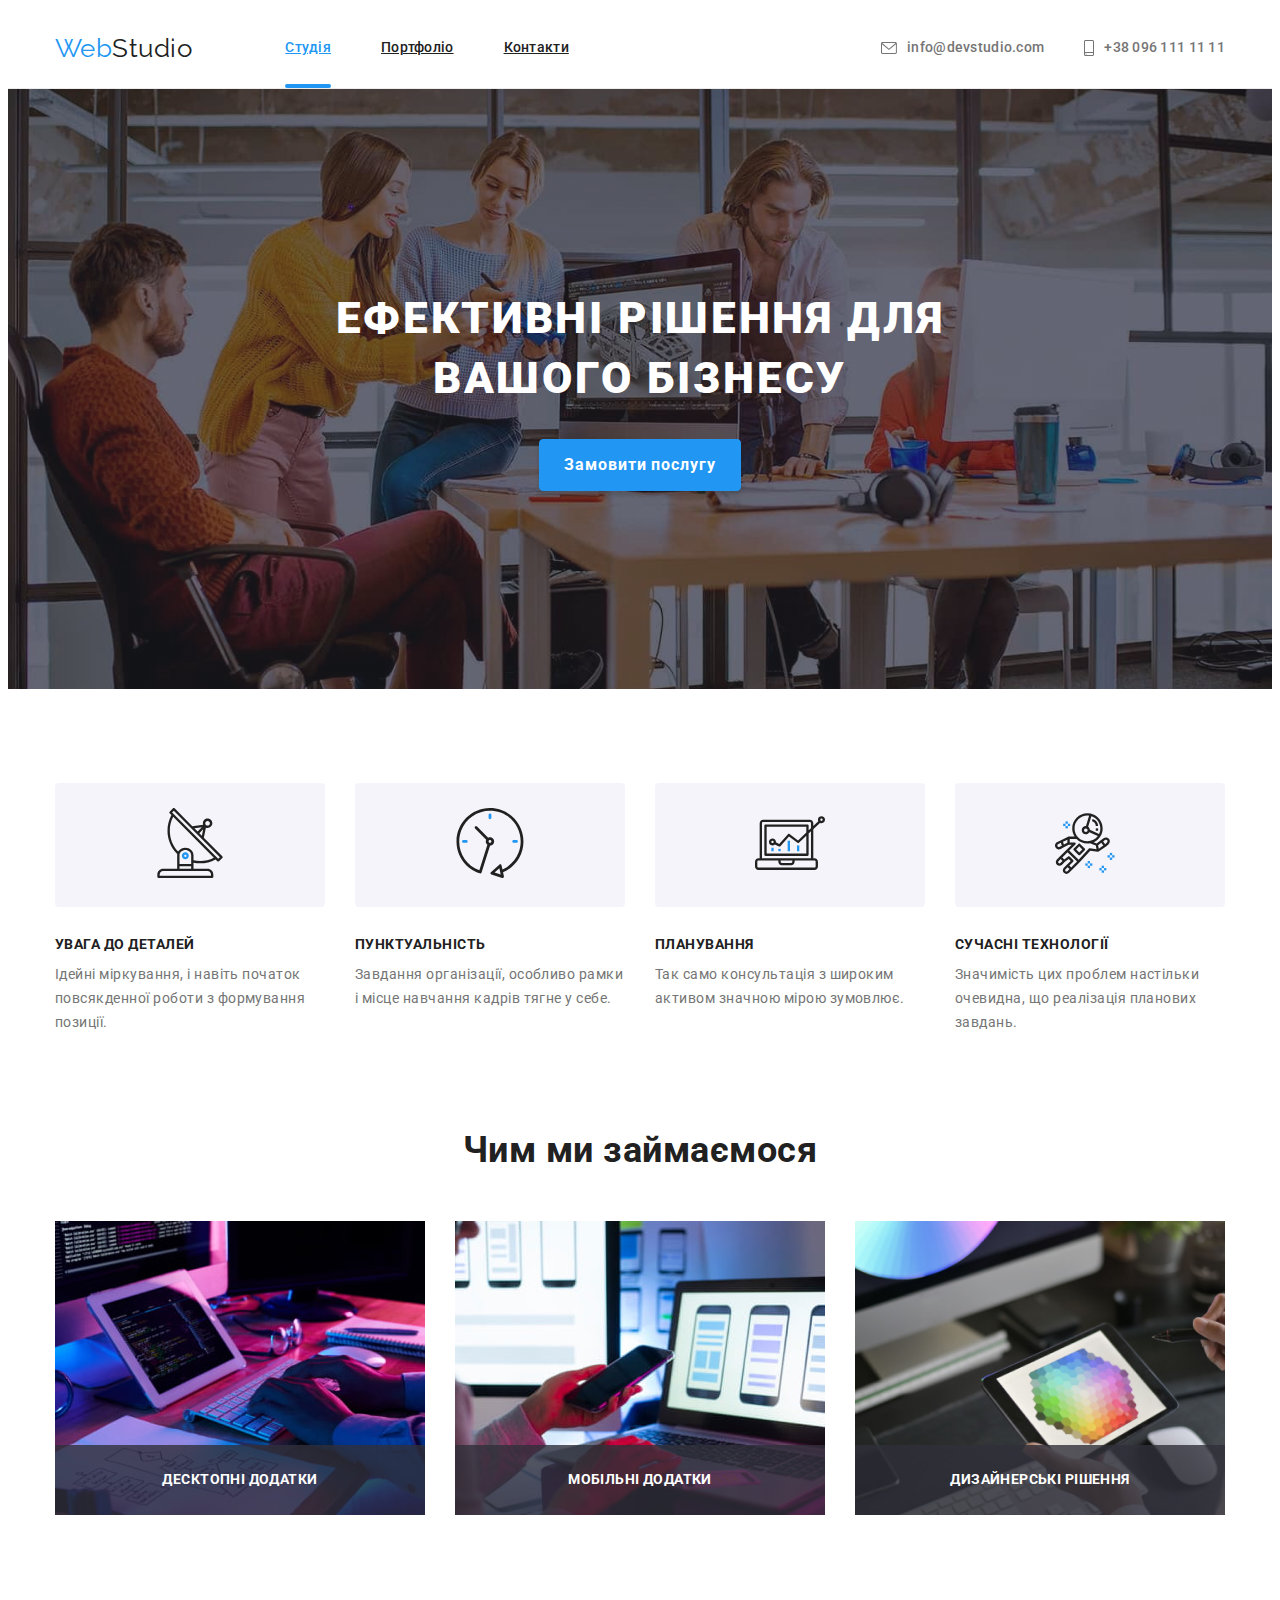
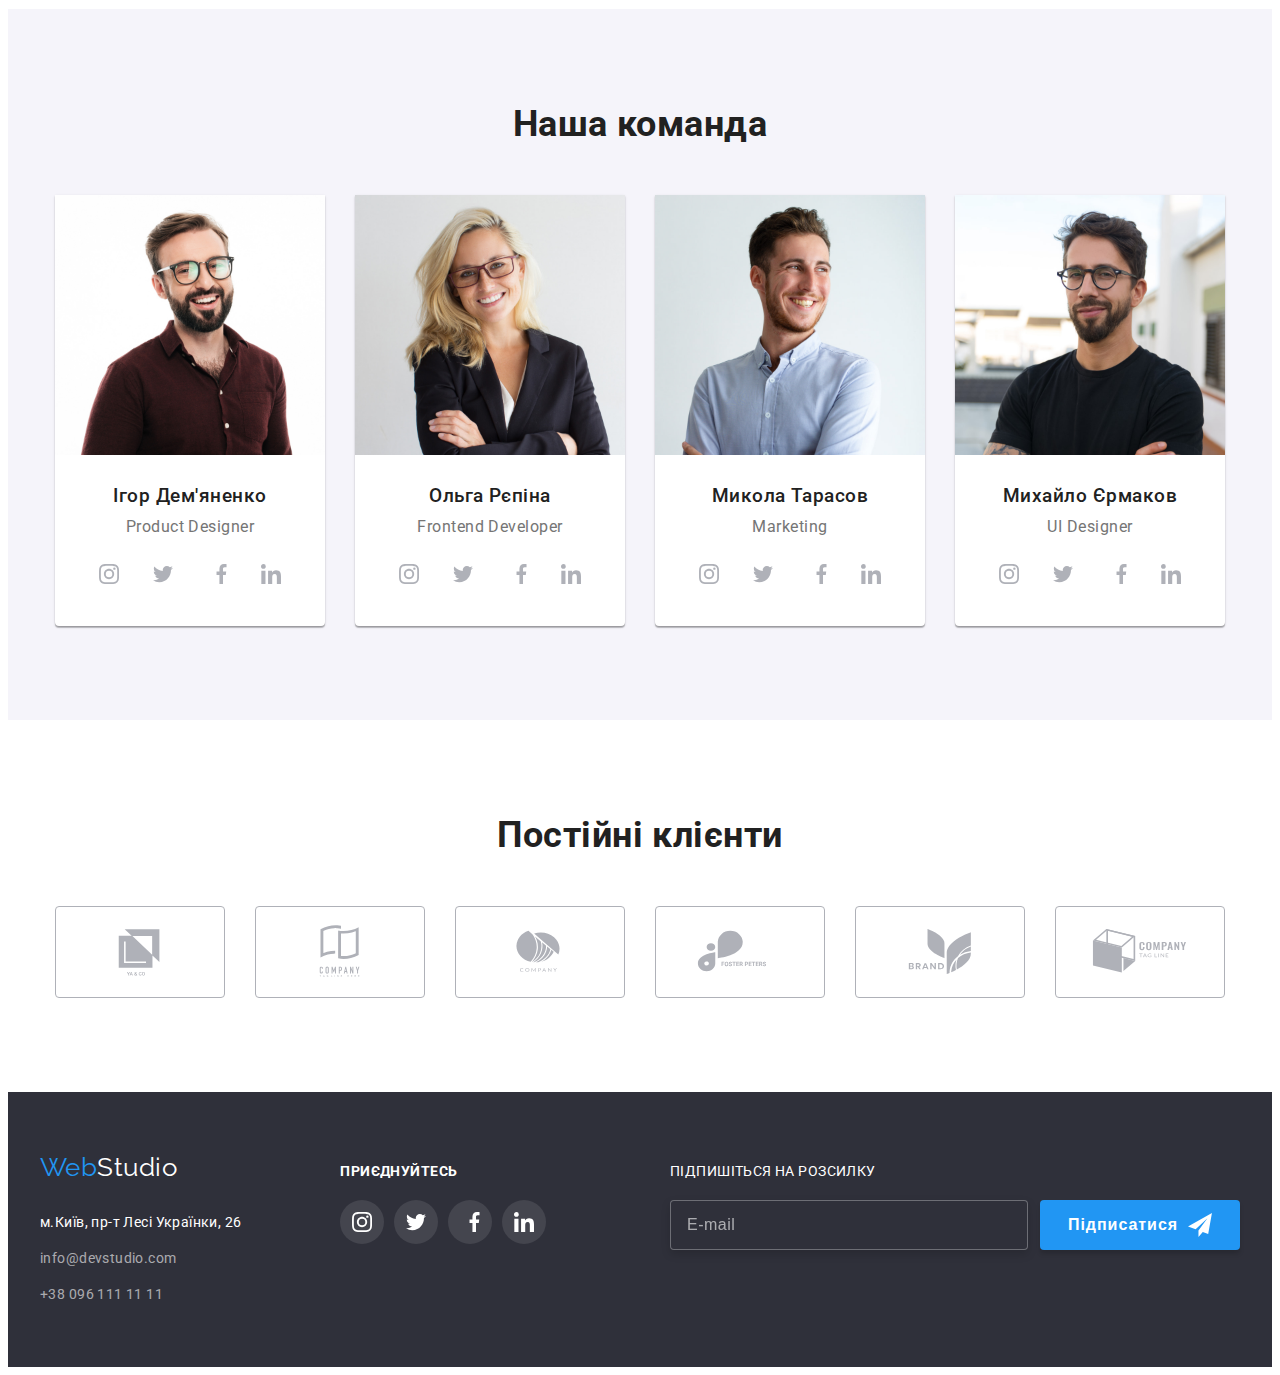
==== index.html @ 9a0723af "section-BEM" ====
<!DOCTYPE html>
<html lang="uk">
<head>
    <meta charset="UTF-8">
    <meta http-equiv="X-UA-Compatible" content="IE=edge">
    <meta name="viewport" content="width=device-width, initial-scale=1.0">
    <title>Студія</title>
    <link rel="preconnect" href="https://fonts.googleapis.com">
    <link rel="preconnect" href="https://fonts.gstatic.com" crossorigin>
    <link href="https://fonts.googleapis.com/css2?family=Raleway:wght@700&family=Roboto:wght@400;500;700;900&display=swap"
        rel="stylesheet">
    <link rel="stylesheet" href="https://cdnjs.cloudflare.com/ajax/libs/modern-normalize/1.1.0/modern-normalize.min.css"
            integrity="sha512-wpPYUAdjBVSE4KJnH1VR1HeZfpl1ub8YT/NKx4PuQ5NmX2tKuGu6U/JRp5y+Y8XG2tV+wKQpNHVUX03MfMFn9Q=="
            crossorigin="anonymous" referrerpolicy="no-referrer" />
    <link rel="stylesheet" href="./css/styles.css">
</head>
<body>
<header class="header">
<!--навігація-->
        <div class="container">
        <div class="header__field">
        <nav class="header__nav">
            <a href=./index.html class="logo">Web<span class="logo__end--dark">Studio</span></a>
            <ul class="header__menu list">
                <li class="header__item"><a href="./index.html" class="header__link header__link--current">Студія</a></li>
                <li class="header__item"><a href="./portfolio.html" class="header__link">Портфоліо</a></li>
                <li class="header__item"><a href="#" class="header__link">Контакти</a></li>
            </ul>
        </nav>
        <ul class="contact list">
            <li class="contact__item"><a href="mailto:info@devstudio.com" class="contact__link link">
                <svg class="contact__icon" width="16" height="12">
                    <use href="./images/icons.svg#icon-mail"></use></svg>info@devstudio.com</a>
                </li>
            <li class="contact__item contact__item--right"><a href="tel:+380961111111" class="contact__link link">
                <svg class="contact__icon" width="10" height="16">
                    <use href="./images/icons.svg#icon-phone"></use>
                </svg>+38 096 111 11 11</a>
            </li>
        </ul>
        </div>
        </div>
</header>
<main>
<!--герой-->
        <section class="hero">
            <div class="container">
                <h1 class="hero__title">Ефективні рішення для вашого бізнесу</h1>
                <button type="button" class="button " data-modal-open>Замовити послугу</button>
                </div>
        </section>
<!--переваги-->
        <section class="section">
            <div class="container">
                <h2 class="section__title visually-hidden" >Наші переваги</h2>
                <ul class="feature list">
                    <li class="feature-item">
                        <div class="feature-box-icon">
                        <svg class="feature-icon" width="65,32" height="70">
                            <use href="./images/icons.svg#icon-antenna"></use>
                        </svg>
                        </div>
                        <h3 class="feature-title">Увага до деталей</h3>
                        <p class="feature-text">Ідейні міркування, і навіть початок повсякденної роботи з формування позиції.</p>
                    </li>
                    <li class="feature-item">
                        <div class="feature-box-icon">
                            <svg class="feature-icon" width="65,32" height="70">
                                <use href="./images/icons.svg#icon-clock"></use>
                            </svg>
                        </div>
                        <h3 class="feature-title">Пунктуальність</h3>
                        <p class="feature-text">Завдання організації, особливо рамки і місце навчання кадрів тягне у себе.</p>
                    </li>
                    <li class="feature-item">
                        <div class="feature-box-icon">
                            <svg class="feature-icon" width="65,32" height="70">
                                <use href="./images/icons.svg#icon-diagram"></use>
                            </svg>
                        </div>
                        <h3 class="feature-title">Планування</h3>
                         <p class="feature-text">Так само консультація з широким активом значною мірою зумовлює.</p>
                    </li>
                    <li class="feature-item">
                        <div class="feature-box-icon">
                            <svg class="feature-icon" width="65,32" height="70">
                                <use href="./images/icons.svg#icon-astronaut"></use>
                            </svg>
                        </div>
                        <h3 class="feature-title">Сучасні технології</h3>
                        <p class="feature-text">Значимість цих проблем настільки очевидна, що реалізація планових завдань.</p>
                    </li>
                </ul>
         </div>
        </section>
<!--опис-->
        <section class="section section--top">
        <div class="container">
            <h2 class="section__title">Чим ми займаємося</h2>
            <ul class="description-list list">
                <li class="discription-item">
                    <img class="img" src="./images/img1.jpg" alt="Людина працює за комп'ютером" width="370" height="294">
                    <p class="description-text">Десктопні додатки</p>
                </li>
                <li class="discription-item">
                    <img class="img" src="./images/img2.jpg" alt="Людина із мобільним у руках за комп'ютером" width="370" height="294">
                    <p class="description-text">Мобільні додатки</p>
                </li>
                <li class="discription-item">
                    <img class="img" src="./images/img3.jpg" alt="Людина вибирає на планшеті" width="370" height="294">
                    <p class="description-text">Дизайнерські рішення</p>
                </li>
            </ul>
        </div>
    </section>
<!--команда-->
    <section class="section section--gray">
        <div class="container">
            <h2 class="section__title">Наша команда</h2>
            <ul class="team list">
                <li class="item">
                    <div class="team-card">
                    <img class="team-img img" src="./images/img4.jpg" alt="Усміхнений хлопець в окулярах" width="270" height="260">  
                    <h3 class="team-title">Ігор Дем'яненко</h3>
                    <p class="team-text">Product Designer</p>
                    
                    <ul class="social-box list">
                        <li class="social-item" >
                    <a class="social-link link" href="#">
                        <svg class="social-icon" width="20" height="20">
                            <use href="./images/icons.svg#icon-instagram"></use>
                        </svg>
                    </a>
                        </li>
                        <li class="social-item">
                    <a class="social-link link" href="#">
                        <svg class="social-icon" width="20" height="20">
                            <use href="./images/icons.svg#icon-twitter"></use>
                        </svg>
                    </a>
                    </li>
                        <li class="social-item">
                    <a class="social-link link" href="#">
                        <svg class="social-icon" width="20" height="20">
                            <use href="./images/icons.svg#icon-fb"></use>
                        </svg>
                    </a>
                    </li>
                        <li class="social-item">
                    <a class="social-link link" href="#">
                        <svg class="social-icon" width="20" height="20">
                            <use href="./images/icons.svg#icon-linkedin"></use>
                        </svg>
                        </a>
                        </li>
                    </ul>
                    </div>
                </li>
                <li class="item">
                    <div class="team-card">
                    <img class="team-img img" src="./images/img5.jpg" alt="Усміхнена дічена в піджаку" width="270" height="260">  
                    <h3 class="team-title">Ольга Рєпіна</h3>
                    <p class="team-text">Frontend Developer</p>
                    <ul class="social-box list">
                        <li class="social-item">
                            <a class="social-link link" href="#">
                                <svg class="social-icon" width="20" height="20">
                                    <use href="./images/icons.svg#icon-instagram"></use>
                                </svg>
                            </a>
                        </li>
                        <li class="social-item">
                        <a class="social-link link" href="#">
                            <svg class="social-icon" width="20" height="20">
                                <use href="./images/icons.svg#icon-twitter"></use>
                            </svg>
                        </a>
                        </li>
                        <li class="social-item">
                        <a class="social-link link" href="#">
                            <svg class="social-icon" width="20" height="20">
                                <use href="./images/icons.svg#icon-fb"></use>
                            </svg>
                        </a>
                        </li>
                        <li class="social-item">
                        <a class="social-link link" href="#">
                            <svg class="social-icon" width="20" height="20">
                                <use href="./images/icons.svg#icon-linkedin"></use>
                            </svg>
                        </a>
                        </li>
                    </ul>
                    </div>
                </li>
                <li class="item">
                    <div class="team-card">
                    <img class="team-img img" src="./images/img6.jpg" alt="Усміхнений хлопець в білій сорочці" width="270" height="260"> 
                    <h3 class="team-title">Микола Тарасов</h3>
                    <p class="team-text">Marketing</p>
                    <ul class="social-box list">
                        <li class="social-item">
                            <a class="social-link link" href="#">
                                <svg class="social-icon" width="20" height="20">
                                    <use href="./images/icons.svg#icon-instagram"></use>
                                </svg>
                            </a>
                        </li>
                        <li class="social-item">
                        <a class="social-link link" href="#">
                            <svg class="social-icon" width="20" height="20">
                                <use href="./images/icons.svg#icon-twitter"></use>
                            </svg>
                        </a>
                        </li>
                        <li class="social-item">
                        <a class="social-link link" href="#">
                            <svg class="social-icon" width="20" height="20">
                                <use href="./images/icons.svg#icon-fb"></use>
                            </svg>
                        </a>
                        </li>
                        <li class="social-item">
                        <a class="social-link link" href="#">
                            <svg class="social-icon" width="20" height="20">
                                <use href="./images/icons.svg#icon-linkedin"></use>
                            </svg>
                        </a>
                        </li>
                    </ul>
                    </div>
                </li>
                <li class="item">
                    <div class="team-card">
                    <img class="team-img img" src="./images/img7.jpg" alt="Хлопець в окулярах дивиться на камеру" width="270" height="260"> 
                    <h3 class="team-title">Михайло Єрмаков</h3>
                    <p class="team-text">UI Designer</p>
                    <ul class="social-box list">
                        <li class="social-item">
                            <a class="social-link link" href="#">
                                <svg class="social-icon" width="20" height="20">
                                    <use href="./images/icons.svg#icon-instagram"></use>
                                </svg>
                            </a>
                        </li>
                        <li class="social-item">
                        <a class="social-link link" href="#">
                            <svg class="social-icon" width="20" height="20">
                                <use href="./images/icons.svg#icon-twitter"></use>
                            </svg>
                        </a>
                        </li>
                        <li class="social-item">
                        <a class="social-link link" href="#">
                            <svg class="social-icon" width="20" height="20">
                                <use href="./images/icons.svg#icon-fb"></use>
                            </svg>
                        </a>
                        </li>
                        <li class="social-item">
                        <a class="social-link link" href="#">
                            <svg class="social-icon" width="20" height="20">
                                <use href="./images/icons.svg#icon-linkedin"></use>
                            </svg>
                        </a>
                        </li>
                    </ul>
                    </div>
                </li>
            </ul>
        </div>
    </section>

<!-- Постійні клієнти-->
    
    <section class="section">
     <div class="container">
      <h2 class="section__title">Постійні клієнти</h2>
      <ul class="client-list list">
        <li class="client-item">
            <a class="client-link link" href="#">
                <svg class="client-icon" width="106" height="60">
                    <use href="./images/icons.svg#icon-client-1"></use>
                </svg>
            </a>
        </li>
        <li class="client-item">
            <a class="client-link link" href="#">
                <svg class="client-icon" width="106" height="60">
                    <use href="./images/icons.svg#icon-client-2"></use>
                </svg>
            </a>
        </li>
        <li class="client-item">
            <a class="client-link link" href="#">
                <svg class="client-icon" width="106" height="60">
                    <use href="./images/icons.svg#icon-client-3"></use>
                </svg>
            </a>
        </li>
        <li class="client-item">
            <a class="client-link link" href="#">
                <svg class="client-icon" width="106" height="60">
                    <use href="./images/icons.svg#icon-client-4"></use>
                </svg>
            </a>
        </li>
        <li class="client-item">
            <a class="client-link link" href="#">
                <svg class="client-icon" width="106" height="60">
                    <use href="./images/icons.svg#icon-client-5"></use>
                </svg>
            </a>
        </li>
        <li class="client-item">
            <a class="client-link link" href="#">
                <svg class="client-icon" width="106" height="60">
                    <use href="./images/icons.svg#icon-client-6"></use>
                </svg>
            </a>
        </li>
      </ul>
     </div>
   </section>
</main>
    <!--футер-->
<footer>
    <div class="section footer box">
        <div class="section footer container">
            <div class="address-box">
            <a href=./index.html class="logo">Web<span class="logo__end--white ">Studio</span>
            </a>
            <address class="address">
                <ul class="address-list list">
                    <li class="address-item">
                        <a href="https://goo.gl/maps/CPtrU1FHBa2aNyZL9" target="_blank"
                            rel="noopener noreferrer nofollow" class="address-item-map link">м.Київ, пр-т Лесі Українки,
                            26</a>
                    </li>
                    <li class="address-item">
                        <a href="mailto:info@devstudio.com" class="address-item-link link">info@devstudio.com</a>
                    </li>
                    <li class="address-item">
                        <a href="tel:+380961111111" class="address-item-link link">+38 096 111 11 11</a>
                    </li>
                </ul>
            </address>
        </div>
        <div class="social-box-footer">
            <p class="social-text">Приєднуйтесь</p>
            <ul class="social-box list">
                <li class="social-item">
                    <a class="social-link link" href="#">
                        <svg class="social-icon" width="20" height="20">
                            <use href="./images/icons.svg#icon-instagram"></use>
                        </svg>
                    </a>
                </li>
                <li class="social-item">
                <a class="social-link link" href="#">
                    <svg class="social-icon" width="20" height="20">
                        <use href="./images/icons.svg#icon-twitter"></use>
                    </svg>
                </a>
                </li>
                <li class="social-item">
                <a class="social-link link" href="#">
                    <svg class="social-icon" width="20" height="20">
                        <use href="./images/icons.svg#icon-fb"></use>
                    </svg>
                </a>
                </li>
                <li class="social-item">
                <a class="social-link link" href="#">
                    <svg class="social-icon" width="20" height="20">
                        <use href="./images/icons.svg#icon-linkedin"></use>
                    </svg>
                </a>
                </li>
            </ul>
        </div>
        <div class="subscription-box">
          <p class="subscription-text">Підпишіться на розсилку</p> 
        <div class="subscription-form-box">
          <form class="subscription-form">
            <input class="subscription-input" placeholder="E-mail"/>
            <button class="subscription-button" type="submit">
                Підписатися
                <svg class="subscription-icon" width="24" height="24">
                    <use href="./images/icons.svg#icon-send"></use>
                </svg>
            </button>
            </form>
        </div>
            </div>
        </div>
    </div>
</footer>
<div class="backdrop is-hidden" data-modal>
    <div class="modal">
        <div class="modal__container">
        <button type="button" class="modal__close" data-modal-close>
            <svg class="modal__icon" width="18" height="18">
                <use href="./images/icons.svg#icon-close"></use>
            </svg>
        </button>
        <h2 class="modal__title">Залиште свої дані, ми вам передзвонимо</h2>
        <form name="form" autocomplete="on" novalidate>
            <div class="form-fild modal__form-fild">
                <label class="form-fild__label" for="user-name">Імʼя</label>
                <div class="form-fild__control">
                <input class="form-fild__input" id="user-name" type="text" name="user-name"/>
                <svg class="form-fild__icon" width="18" height="18">
                    <use href="./images/icons.svg#icon-form-person"></use>
                </svg>
            </div>
            </div>
<div class="form-fild">
            <label class="form-fild__label" for="user-tel">Телефон</label>
            <div class="form-fild__control">
                <input class="form-fild__input" id="user-tel" type="tel" name="user-tel" />
                <svg class="form-fild__icon" width="18" height="18">
                    <use href="./images/icons.svg#icon-form-phone"></use>
                </svg>
            </div>
</div>
<div class="form-fild modal__form-fild">
            <label class="form-fild__label" for="user-email">Пошта</label>
            <div class="form-fild__control">
                <input class="form-fild__input" id="user-email" type="email" name="user-email" />
                <svg class="form-fild__icon" width="18" height="18">
                    <use href="./images/icons.svg#icon-form-email"></use>
                </svg>
            </div>
</div>
<div class="form-fild modal__form-fild">
                <label class="form-fild__label" for="user-coment">Коментар</label>
                <textarea 
                class="form-fild__textarea"
                name="user-coment" 
                id="user-coment" 
                placeholder="Введіть текст"></textarea>

            <div class="form-fild__checkbox checkbox">
             <input class="checkbox__input" 
             type="checkbox" 
             id="checkbox" 
             name="terms-checkbox"/>
            <svg class="checkbox__icon" width="16" height="15">
                <use href="./images/icons.svg#icon-check"></use>
            </svg>
             <label class="checkbox__label" for="checkbox">Погоджуюся з розсилкою та приймаю 
                <a class="checkbox__link" href="#">Умови договору</a></label>
                <div class="checkbox__submit">
             <button class="submit" type="submit">Відправити</button>
            </div>
            </div>
</div>
        </form>
    </div>
</div>
</div>
<script src="./js/modal.js"></script>
</body>
</html>
---- css/styles.css ----
/* колір осн тексту #757575 */
/* другорядний колір тексту #212121 */
/* білий колір тексту #FFFFFF */
/* акцент тексту  #2196F3 */
/* другорядний колір фону #F5F4FA */

:root {
  --primary-text-color: #757575;
  --title-text-color: #212121;
  --accent-color: #2196f3;
  --white-color: #ffffff;
  --primary-bg-color: #f5f5f5;
  --time-bg-color: #f5f4fa;
  --hero-bg-color: #2f303a;
  --accent-bg-color: #188ce8;
  --border-item-color: #eeeeee;
  --border-head-color: #ececec;
  --icon-color: #afb1b8;
  --icon-close-color: #000000;
}

*,
*::before,
*::after {
  box-sizing: border-box;
}

/* Стилі для обнулення верхніх відступів у елементів */
h1,
h2,
h3,
h4,
h5,
h6,
p {
  margin: 0;
}

/* Клас для обнулення базових властивостей у списках (ul) */
.list {
  list-style: none;
  padding-left: 0;
  margin: 0;
}

/* Клас для обнулення базових властивостей у посиланнях */
.link {
  text-decoration: none;
  color: inherit;
}

/* Властивості для коректного відображення картинок */
.img {
  display: block;
  max-width: 100%;
  height: auto;
}

/* Властивості  для обнулення курсива у address */
.address {
  font-style: normal;
}

.visually-hidden {
  position: absolute;
  white-space: nowrap;
  width: 1px;
  height: 1px;
  overflow: hidden;
  border: 0;
  padding: 0;
  clip: rect(0 0 0 0);
  clip-path: inset(50%);
  margin: -1px;
}

body {
  color: var(--primary-text-color);
  background-color: var(--white-color);
  font-family: Roboto, sans-serif;
  font-size: 16px;
  letter-spacing: 0.03em;
}

.container {
  margin-left: auto;
  margin-right: auto;
  padding: 0 15px;
  width: 1200px;
}

/*header*/
.header {
  border-bottom: 1px solid var(--border-head-color);
}

.header__field{
  display: flex;
  align-items: center;
}

.header__nav {
  display: flex;
  align-items: center;
}
/* logo */
.logo {
  margin-right: 93px;

  color: var(--accent-color);
  font-family: Raleway, sans-serif;
  font-size: 26px;
  line-height: 1.19;
  list-style: none;
  text-decoration: none;
}
.logo__end--dark {
  color: var(--title-text-color);
}

/*nav*/

.header__menu {
  display: flex;
}

.contact {
  display: flex;
  margin-left: auto;
}
.header__item:not(:last-child) {
  margin-right: 50px;
}

.contact__item--right{
  margin-left: 40px;
}

.header__link {
  display: block;
  padding-top: 32px;
  padding-bottom: 32px;

  color: var(--title-text-color);
  font-weight: 500;
  font-size: 14px;
  line-height: 1.14;
  letter-spacing: 0.02em;
  transition: color 250ms cubic-bezier(0.4, 0, 0.2, 1);
}

.contact__link {
  display: flex;
  padding-top: 32px;
  padding-bottom: 32px;
  align-items: center;
  color: var(--primary-text-color);
  font-weight: 500;
  font-size: 14px;
  line-height: 1.14;
  letter-spacing: 0.02em;

  transition: color 250ms cubic-bezier(0.4, 0, 0.2, 1);
}

.header__link:hover,
.header__link:focus,
.contact__link:hover,
.contact__link:focus {
  color: var(--accent-color);
}

.header__link--current {
  color: var(--accent-color);
}

.header__item {
  position: relative;
}
.header__link--current::after {
  content: "";
  position: absolute;
  bottom: 0;
  left: 0;
  width: 100%;
  height: 4px;
  background: var(--accent-color);
  border-radius: 2px;
}

.contact__icon {
  fill: currentColor;
  margin-right: 10px;
}

/*hero*/
.hero {
  max-width: 1600px;
  height: 600px;
  margin-left: auto;
  margin-right: auto;
  padding-top: 200px;
  padding-bottom: 200px;
  text-align: center;
  background-color: var(--hero-bg-color);
  background-image: linear-gradient(
      to right,
      rgba(47, 48, 58, 0.4),
      rgba(47, 48, 58, 0.4)
    ),
    url(../images/img18.jpg);
  background-repeat: no-repeat;
  background-position: center;
  background-size: cover;
}

.hero__title {
  max-width: 696px;
  margin-left: auto;
  margin-right: auto;
  margin-bottom: 30px;
  color: var(--white-color);
  font-weight: 900;
  font-size: 44px;
  line-height: 1.36;
  letter-spacing: 0.06em;
  text-transform: uppercase;
}
/*section*/

.section {
  padding: 94px 0;
}

.section__title {
  margin-bottom: 50px;
  color: var(--title-text-color);
  font-weight: 700;
  font-size: 36px;
  line-height: 1.17;
  text-align: center;
}

/*fetures*/

.feature {
  display: flex;
  padding: 0;
}

.feature-item {
  flex-basis: 270px;
  margin-right: 30px;
}
.feature-item:last-child {
  margin-right: 0;
}

.feature-title {
  margin-bottom: 10px;
  color: var(--title-text-color);
  font-weight: 700;
  font-size: 14px;
  line-height: 1.14;
  text-transform: uppercase;
}
.feature-text {
  margin-bottom: 0;
  font-size: 14px;
  line-height: 1.71;
}

.feature-box-icon {
  padding: 25px 100px;
  margin-bottom: 30px;
  background: var(--time-bg-color);
  border-radius: 4px;
}

/*description*/

.section--top {
  padding-top: 0;
}

.description-list {
  display: flex;
}

.discription-item:not(:last-child) {
  margin-right: 30px;
}
.discription-item {
  position: relative;
}

.description-text {
  position: absolute;
  bottom: 0;
  width: 100%;
  padding-top: 27px;
  padding-bottom: 27px;

  font-weight: 700;
  font-size: 14px;
  line-height: 1.14;
  letter-spacing: 0.03em;
  text-align: center;
  text-transform: uppercase;

  color: var(--white-color);
  background: rgba(47, 48, 58, 0.8);
}

/* team */

.team.list {
  display: flex;
}

.team .item + .item {
  margin-left: 30px;
}

.team .item {
  box-shadow: 0px 1px 3px rgba(0, 0, 0, 0.12), 0px 1px 1px rgba(0, 0, 0, 0.14),
    0px 2px 1px rgba(0, 0, 0, 0.2);
  border-radius: 0px 0px 4px 4px;
  background-color: var(--white-color);
}
.section--gray {
  background-color: var(--time-bg-color);
}

.team-card {
  padding-bottom: 30px;
}

.team-img {
  margin-bottom: 30px;
}

.team-title {
  margin-bottom: 10px;
  color: var(--title-text-color);
  font-weight: 500;
  line-height: 1.19;
  text-align: center;
}

.team-text {
  margin-bottom: 0;
  line-height: 1.19;
  text-align: center;
}

.social-box {
  display: flex;
  padding: 16px 32px 0px 32px;
  gap: 10px;
}

.social-link {
  display: flex;
  align-items: center;
  justify-content: center;
  width: 44px;
  height: 44px;
  background-color: var(--white-color);
  fill: var(--icon-color);
  border-radius: 50%;

  transition: background-color 250ms cubic-bezier(0.4, 0, 0.2, 1),
    fill 250ms cubic-bezier(0.4, 0, 0.2, 1);
}

.social-link:last-child {
  margin-right: 0px;
}

.social-link:hover,
.social-link:focus {
  background-color: var(--accent-color);
  fill: var(--white-color);
}

/*clients*/

.client-list {
  display: flex;
  align-items: center;
  justify-content: center;
  gap: 30px;
}

.lient-item {
  padding: 16px 32px;
}
.client-link {
  display: flex;
  align-items: center;
  justify-content: center;

  width: 170px;
  height: 92px;
  border-radius: 4px;
  border: 1px solid var(--icon-color);
  color: var(--icon-color);

  transition: border 250ms cubic-bezier(0.4, 0, 0.2, 1),
    color 250ms cubic-bezier(0.4, 0, 0.2, 1);
}

.client-link:hover,
.client-link:focus {
  border: 1px solid var(--accent-color);
  color: var(--accent-color);
}

.client-icon {
  fill: currentColor;
}

/* filtr*/

.list-button {
  display: flex;
  justify-content: center;
  margin-bottom: 56px;
}

.btn-item {
  margin-left: 8px;
}

/*examples of work*/

.work-list {
  display: flex;
  flex-wrap: wrap;
}

.work-card {
  display: flex;
  justify-content: column;
  width: 370px;
  margin-right: 30px;
  margin-bottom: 30px;
}

.work-card:nth-child(3n) {
  margin-right: 0px;
}

.work-card:nth-last-child(-n + 3) {
  margin-bottom: 0px;
}

.work-cards {
  padding: 20px 24px;
  border: 1px solid var(--border-item-color);
  border-top: none;
}

.work-card-title {
  margin-bottom: 4px;
  color: var(--title-text-color);
  font-weight: 700;
  font-size: 18px;
  line-height: 2;
  letter-spacing: 0.06em;
}

.work-card-text {
  margin-bottom: 0;
  color: var(--primary-text-color);
  line-height: 1.88;
}

.work-card .link {
  box-shadow: none;
  transition: box-shadow 250ms cubic-bezier(0.4, 0, 0.2, 1);
}
.work-card .link:hover,
.work-card .link:focus {
  box-shadow: 0px 1px 1px rgba(0, 0, 0, 0.12), 0px 4px 4px rgba(0, 0, 0, 0.06),
    1px 4px 6px rgba(0, 0, 0, 0.16);
}

.work-thumb {
  position: relative;
  overflow: hidden;
}

.work-overlay {
  position: absolute;
  width: 100%;
  height: 100%;
  top: 0;
  left: 0;
  transform: translateY(100%);
  transition: transform 250ms cubic-bezier(0.4, 0, 0.2, 1);

  padding: 63px 27px;
  font-size: 18px;
  line-height: 1.56;
  letter-spacing: 0.03em;

  color: var(--white-color);
  background: rgba(33, 150, 243, 0.9);
}

.work-card .link:hover .work-overlay,
.work-card .link:focus .work-overlay {
  transform: translateY(0);
}

/*button*/

.button {
  display: inline-block;
  min-width: 67px;
  padding: 6px 22px;
  border: 1px solid transparent;
  border-radius: 4px;
  font-family: inherit;
  font-weight: 500;
  font-size: inherit;
  line-height: 1.62;
  text-align: center;
  cursor: pointer;
}

.button.secondary {
  color: var(--title-text-color);
  background-color: var(--time-bg-color);
  box-shadow: none;
  transition: box-shadow 250ms cubic-bezier(0.4, 0, 0.2, 1),
    color 250ms cubic-bezier(0.4, 0, 0.2, 1),
    background-color 250ms cubic-bezier(0.4, 0, 0.2, 1);
}

.hero .button {
  padding: 10px 24px;
  display: inline-block;
  font-weight: 700;
  line-height: 1.87;
  align-items: center;
  text-align: center;
  letter-spacing: 0.06em;
  border-color: var(--accent-color);
  color: var(--white-color);
  background-color: var(--accent-color);
  box-shadow: 0px 4px 4px rgba(0, 0, 0, 0.15);
  transition: background-color 250ms cubic-bezier(0.4, 0, 0.2, 1);
}

.hero .button:hover,
.hero .button:focus {
  background-color: var(--accent-bg-color);
}

.button.secondary:hover,
.button.secondary:focus {
  color: var(--white-color);
  background-color: var(--accent-bg-color);
  box-shadow: 0px 3px 1px rgba(0, 0, 0, 0.1), 0px 1px 2px rgba(0, 0, 0, 0.08),
    0px 2px 2px rgba(0, 0, 0, 0.12);
}

/* footer */
.logo__end--white {
  color: var(--white-color);
}

.section.footer {
  padding: 60px 0px;
  background-color: var(--hero-bg-color);
}
.section.footer.box {
  padding: 0;
}
.address {
  padding-top: 28px;
}

.address .link {
  color: rgba(255, 255, 255, 0.6);
  font-size: 14px;
  line-height: 1.71;
  letter-spacing: 0.03em;
  transition: color 250ms cubic-bezier(0.4, 0, 0.2, 1);
}

.address-item {
  margin-bottom: 12px;
}
.address-item:last-child {
  margin-bottom: 0px;
}
.address .address-item-map {
  display: inline-block;
  color: var(--white-color);
}

.address .link:hover,
.address .link:focus {
  color: var(--accent-color);
}

.footer .container {
  display: flex;
  align-items: baseline;
}

.social-text {
  margin-bottom: 20px;
  font-weight: 700;
  font-size: 14px;
  line-height: 1.14;
  letter-spacing: 0.03em;
  text-transform: uppercase;
  color: var(--white-color);
}

.address-box {
  margin-right: 70px;
}

.footer .social-box {
  padding: 0;
}

.footer .social-link {
  fill: var(--white-color);
  background: rgba(255, 255, 255, 0.1);
}

.footer .social-link:hover,
.footer .social-link:focus {
  background: var(--accent-color);
}

.subscription-form {
  display: flex;
  gap: 12px;
}
.subscription-box {
  margin-left: auto;
}

.subscription-button {
  display: flex;
  align-items: center;
  text-align: center;
  gap: 10px;
  padding: 10px 28px;
  width: 200px;
  height: 50px;
  font-weight: 700;
  font-size: 16px;
  line-height: 1.88;
  letter-spacing: 0.06em;
  color: var(--white-color);
  background-color: var(--accent-color);
  box-shadow: 0px 4px 4px rgba(0, 0, 0, 0.15);
  border-radius: 4px;
  border: none;
}

.subscription-icon {
  fill: currentColor;
}
.subscription-text {
  margin-bottom: 20px;
  font-size: 14px;
  line-height: 1.14;
  letter-spacing: 0.03em;
  text-transform: uppercase;

  color: var(--white-color);
}
.subscription-input {
  padding: 15px 16px;
  height: 50px;
  width: 358px;
  color: var(--white-color);
  background-color: var(--hero-bg-color);
  border: 1px solid rgba(255, 255, 255, 0.3);
  filter: drop-shadow(0px 4px 4px rgba(0, 0, 0, 0.15));
  border-radius: 4px;
  outline: none;
}

.subscription-input::placeholder {
  font-size: 16px;
  line-height: 1.25;
  letter-spacing: 0.03em;

  color: rgba(255, 255, 255, 0.6);
}

/* Modal*/

.backdrop {
  position: fixed;
  top: 0;
  left: 0;
  width: 100%;
  height: 100%;
  background-color: rgba(0, 0, 0, 0.2);

  opacity: 1;
  visibility: visible;
  transition: opacity 250ms cubic-bezier(0.4, 0, 0.2, 1),
    visibility 250ms cubic-bezier(0.4, 0, 0.2, 1);
}

.modal__container {
  padding: 40px;
  width: 100%;
  max-width: 528px;
  height: 100%;
  max-height: 581px;
  background-color: var(--white-color);
  transform: scale(1);
  transition: transform 250ms cubic-bezier(0.4, 0, 0.2, 1);
}
.modal {
  position: relative;
  display: flex;
  align-items: center;
  justify-content: center;
  padding: 20px 0;
  height: 100%;
}
.backdrop.is-hidden .modal__container {
  transform: scale(0.9);
}
.backdrop.is-hidden {
  opacity: 0;
  visibility: hidden;
  pointer-events: none;
}

.modal__close {
  position: absolute;
  top: 8px;
  right: 8px;
  width: 30px;
  height: 30px;
  padding: 6px;
  display: flex;
  cursor: pointer;
  border-radius: 50%;
  border: 1px solid rgba(0, 0, 0, 0.1);
  background-color: var(--white-color);
  fill: var(--icon-close-color);
  transition: fill 250ms cubic-bezier(0.4, 0, 0.2, 1);
}

.modal__close:hover {
  fill: var(--accent-color);
}
.modal__title {
  text-align: center;
  margin-bottom: 12px;
  font-weight: 700;
  font-size: 20px;
  line-height: 1.15;
  letter-spacing: 0.03em;
  color: var(--title-text-color);
}

/*Form*/

.form-fild__label {
  color: var(--primary-text-color);
  margin-bottom: 4px;

  font-weight: 400;
  font-size: 12px;
  line-height: 1.17;
  letter-spacing: 0.01em;
}

.form-fild__input {
  padding: 0 12px 0 42px;
  height: 40px;
  width: 100%;

  border: 1px solid rgba(33, 33, 33, 0.2);
  border-radius: 4px;
  outline: none;
}

.form-fild__textarea {
  padding: 12px 16px;
  height: 120px;
  width: 100%;
  margin-bottom: 20px;
  border: 1px solid rgba(33, 33, 33, 0.2);
  border-radius: 4px;
  outline: none;
}

.form-fild__input:focus {
  border-color: var(--accent-color);
}
.form-fild__input:focus + .form-fild-icon {
  fill: var(--accent-color);
}
.form-fild__textarea:focus {
  border-color: var(--accent-color);
}
.form-fild__textarea::placeholder {
  font-size: 12px;
  line-height: 1.17;
  letter-spacing: 0.01em;

  color: rgba(117, 117, 117, 0.5);
}

.modal__form-fild {
  margin-bottom: 10px;
}

.form-fild__control {
  position: relative;
  
}

.form-fild__icon {
  position: absolute;
  top: 50%;
  left: 12px;
  transform: translateY(-50%);
}

.checkbox__label {
  position: relative;
  padding-left: 24px;
  font-size: 14px;
  line-height: 1.71;
  letter-spacing: 0.03em;
}

.checkbox__input {
  appearance: none;
}

.checkbox__icon {
  position: absolute;
  margin: 4px 8px 0 0;
  width: 16px;
  height: 15px;
  fill: transparent;
  background-color: var(--white-color);
  border: var(--title-text-color) solid 2px;
  border-radius: 2px;
  transition: border-color 250ms cubic-bezier(0.4, 0, 0.2, 1),
    background-color 250ms cubic-bezier(0.4, 0, 0.2, 1),
    fill 250ms cubic-bezier(0.4, 0, 0.2, 1);
}
.checkbox__input:checked + .checkbox__icon {
  fill: var(--white-color);
  background-color: var(--accent-color);
  border-color: var(--accent-color);
}

.checkbox__link {
  color: var(--accent-color);
  text-decoration-skip-ink: none;
}

.checkbox__submit {
  margin-top: 30px;
}
.submit {
  display: flex;
  margin: 0 auto;
  padding: 10px 52px;
  align-items: center;
  justify-content: center;
  text-align: center;
  width: 200px;
  height: 50px;

  font-weight: 700;
  font-size: 16px;
  line-height: 1.88;
  letter-spacing: 0.06em;

  border-color: var(--accent-color);
  color: var(--white-color);
  background-color: var(--accent-bg-color);
  cursor: pointer;
  box-shadow: 0px 4px 4px rgba(0, 0, 0, 0.15);
  border-radius: 4px;
  transition: background-color 250ms cubic-bezier(0.4, 0, 0.2, 1);
}

.submit:hover {
  background: var(--accent-color);
}
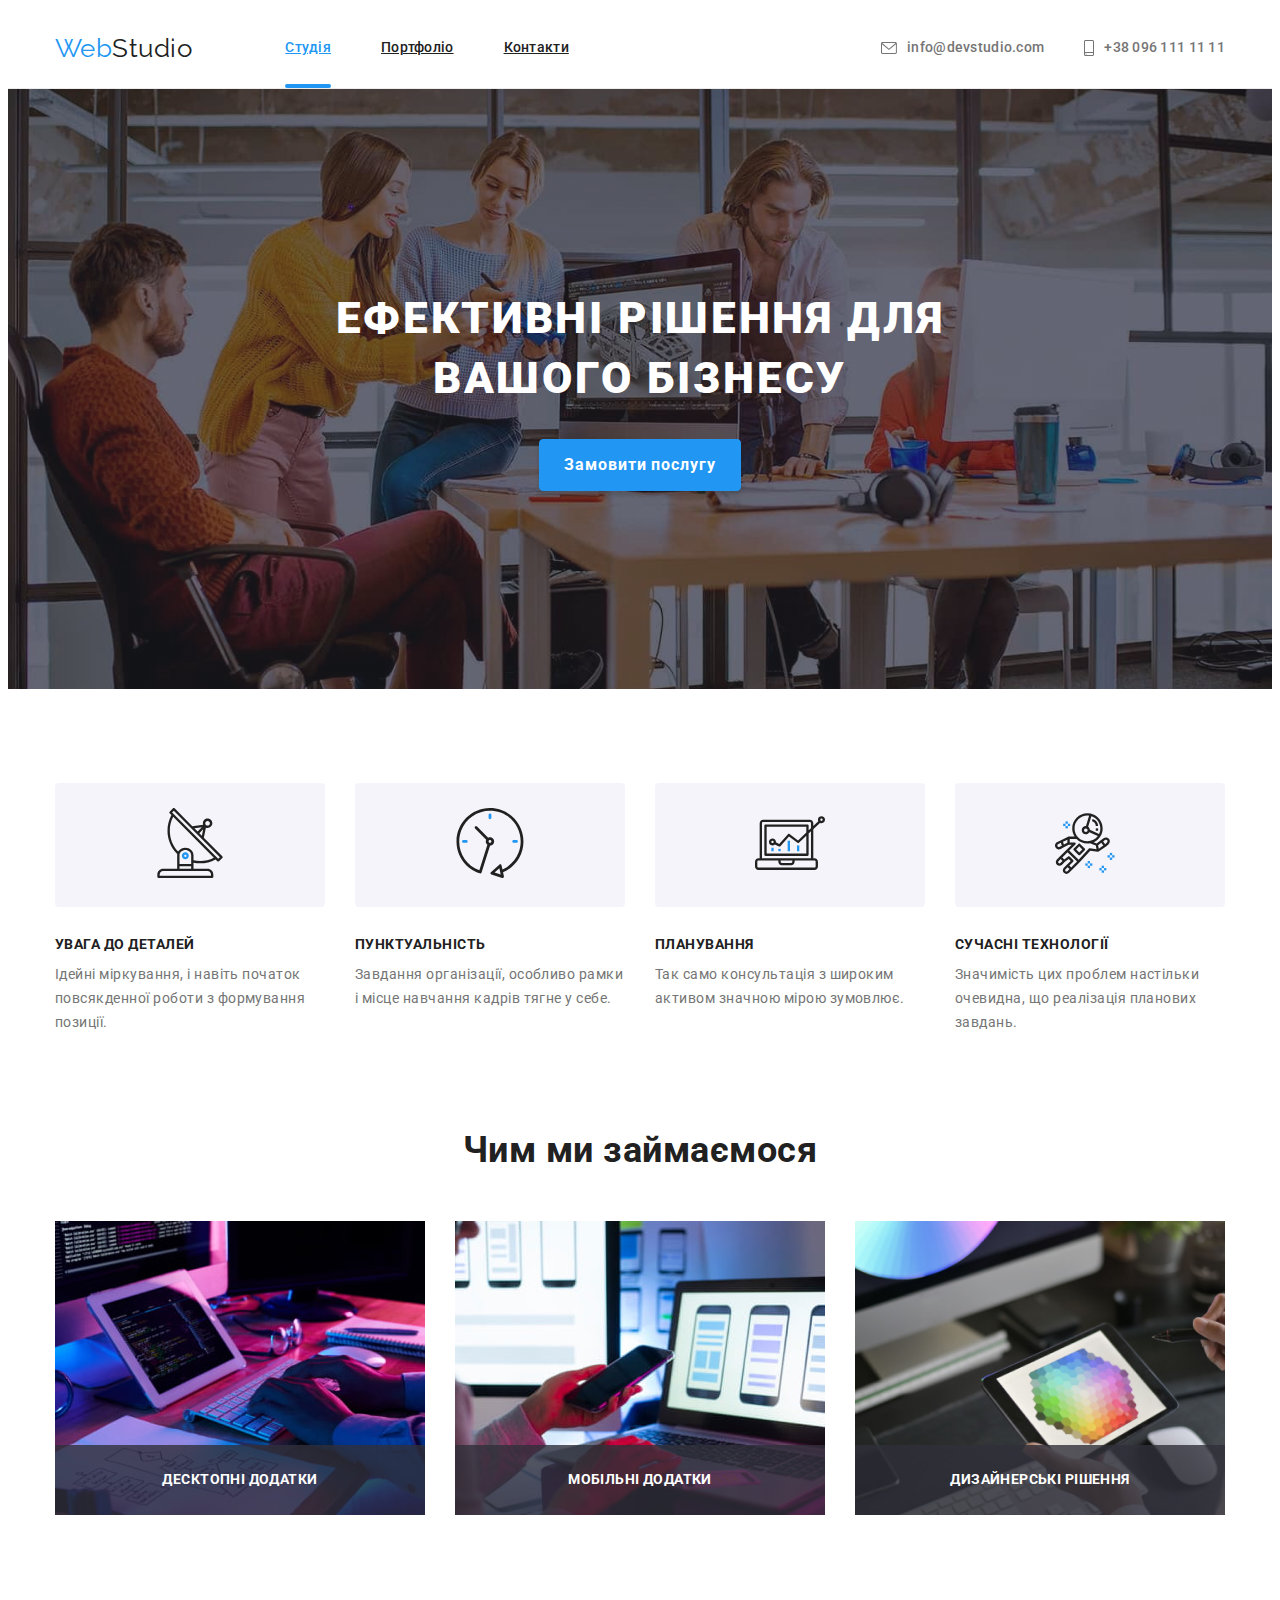
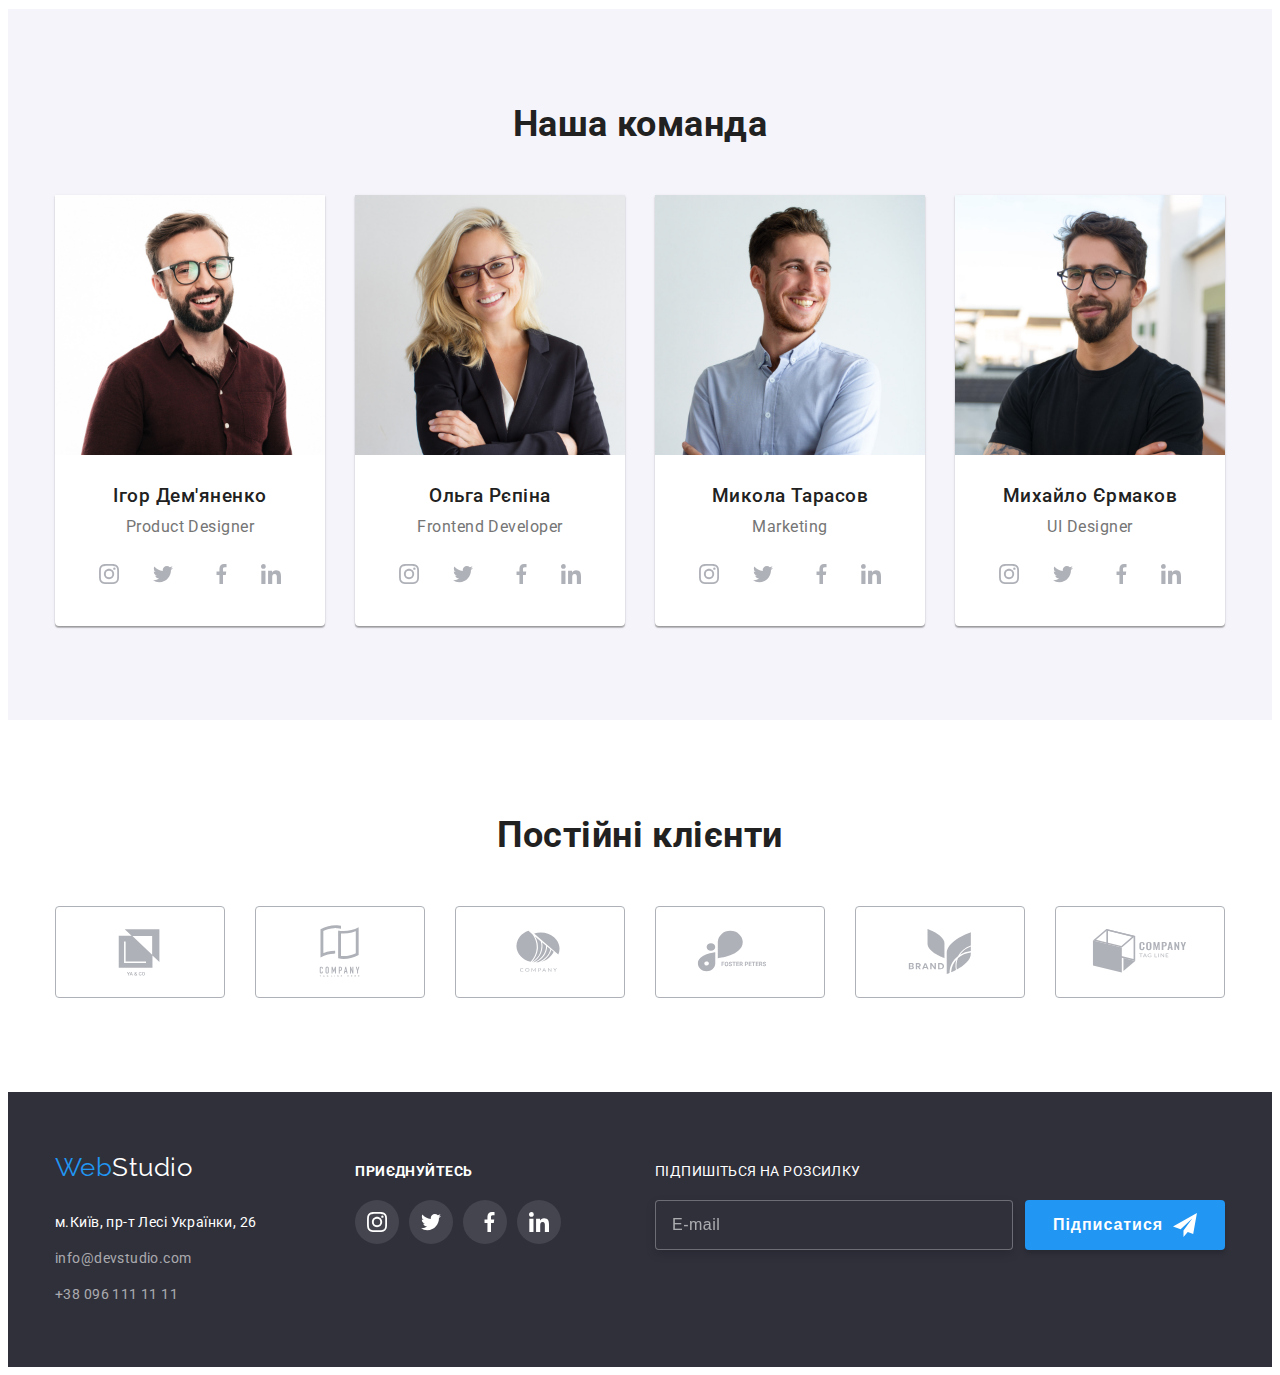
==== commit f082ce80: "BEM-end" ====
--- a/index.html
+++ b/index.html
@@ -46,7 +46,7 @@
         <section class="hero">
             <div class="container">
                 <h1 class="hero__title">Ефективні рішення для вашого бізнесу</h1>
-                <button type="button" class="button " data-modal-open>Замовити послугу</button>
+                <button type="button" class="button hero__button" data-modal-open>Замовити послугу</button>
                 </div>
         </section>
 <!--переваги-->
@@ -54,41 +54,41 @@
             <div class="container">
                 <h2 class="section__title visually-hidden" >Наші переваги</h2>
                 <ul class="feature list">
-                    <li class="feature-item">
-                        <div class="feature-box-icon">
-                        <svg class="feature-icon" width="65,32" height="70">
+                    <li class="feature__item">
+                        <div class="feature__box-icon">
+                        <svg class="feature__icon" width="65,32" height="70">
                             <use href="./images/icons.svg#icon-antenna"></use>
                         </svg>
                         </div>
-                        <h3 class="feature-title">Увага до деталей</h3>
-                        <p class="feature-text">Ідейні міркування, і навіть початок повсякденної роботи з формування позиції.</p>
-                    </li>
-                    <li class="feature-item">
-                        <div class="feature-box-icon">
-                            <svg class="feature-icon" width="65,32" height="70">
+                        <h3 class="feature__title">Увага до деталей</h3>
+                        <p class="feature__text">Ідейні міркування, і навіть початок повсякденної роботи з формування позиції.</p>
+                    </li>
+                    <li class="feature__item">
+                        <div class="feature__box-icon">
+                            <svg class="feature__icon" width="65,32" height="70">
                                 <use href="./images/icons.svg#icon-clock"></use>
                             </svg>
                         </div>
-                        <h3 class="feature-title">Пунктуальність</h3>
-                        <p class="feature-text">Завдання організації, особливо рамки і місце навчання кадрів тягне у себе.</p>
-                    </li>
-                    <li class="feature-item">
-                        <div class="feature-box-icon">
-                            <svg class="feature-icon" width="65,32" height="70">
+                        <h3 class="feature__title">Пунктуальність</h3>
+                        <p class="feature__text">Завдання організації, особливо рамки і місце навчання кадрів тягне у себе.</p>
+                    </li>
+                    <li class="feature__item">
+                        <div class="feature__box-icon">
+                            <svg class="feature__icon" width="65,32" height="70">
                                 <use href="./images/icons.svg#icon-diagram"></use>
                             </svg>
                         </div>
-                        <h3 class="feature-title">Планування</h3>
-                         <p class="feature-text">Так само консультація з широким активом значною мірою зумовлює.</p>
-                    </li>
-                    <li class="feature-item">
-                        <div class="feature-box-icon">
-                            <svg class="feature-icon" width="65,32" height="70">
+                        <h3 class="feature__title">Планування</h3>
+                         <p class="feature__text">Так само консультація з широким активом значною мірою зумовлює.</p>
+                    </li>
+                    <li class="feature__item">
+                        <div class="feature__box-icon">
+                            <svg class="feature__icon" width="65,32" height="70">
                                 <use href="./images/icons.svg#icon-astronaut"></use>
                             </svg>
                         </div>
-                        <h3 class="feature-title">Сучасні технології</h3>
-                        <p class="feature-text">Значимість цих проблем настільки очевидна, що реалізація планових завдань.</p>
+                        <h3 class="feature__title">Сучасні технології</h3>
+                        <p class="feature__text">Значимість цих проблем настільки очевидна, що реалізація планових завдань.</p>
                     </li>
                 </ul>
          </div>
@@ -97,18 +97,18 @@
         <section class="section section--top">
         <div class="container">
             <h2 class="section__title">Чим ми займаємося</h2>
-            <ul class="description-list list">
-                <li class="discription-item">
+            <ul class="description list">
+                <li class="discription__item">
                     <img class="img" src="./images/img1.jpg" alt="Людина працює за комп'ютером" width="370" height="294">
-                    <p class="description-text">Десктопні додатки</p>
-                </li>
-                <li class="discription-item">
+                    <p class="description__text">Десктопні додатки</p>
+                </li>
+                <li class="discription__item">
                     <img class="img" src="./images/img2.jpg" alt="Людина із мобільним у руках за комп'ютером" width="370" height="294">
-                    <p class="description-text">Мобільні додатки</p>
-                </li>
-                <li class="discription-item">
+                    <p class="description__text">Мобільні додатки</p>
+                </li>
+                <li class="discription__item">
                     <img class="img" src="./images/img3.jpg" alt="Людина вибирає на планшеті" width="370" height="294">
-                    <p class="description-text">Дизайнерські рішення</p>
+                    <p class="description__text">Дизайнерські рішення</p>
                 </li>
             </ul>
         </div>
@@ -118,37 +118,37 @@
         <div class="container">
             <h2 class="section__title">Наша команда</h2>
             <ul class="team list">
-                <li class="item">
+                <li class="team__item">
                     <div class="team-card">
-                    <img class="team-img img" src="./images/img4.jpg" alt="Усміхнений хлопець в окулярах" width="270" height="260">  
-                    <h3 class="team-title">Ігор Дем'яненко</h3>
-                    <p class="team-text">Product Designer</p>
+                    <img class="team-card__img img" src="./images/img4.jpg" alt="Усміхнений хлопець в окулярах" width="270" height="260">  
+                    <h3 class="team-card__title">Ігор Дем'яненко</h3>
+                    <p class="team-card__text">Product Designer</p>
                     
                     <ul class="social-box list">
-                        <li class="social-item" >
-                    <a class="social-link link" href="#">
-                        <svg class="social-icon" width="20" height="20">
+                        <li class="social-box__item" >
+                    <a class="social-box__link link" href="#">
+                        <svg class="social-box__icon" width="20" height="20">
                             <use href="./images/icons.svg#icon-instagram"></use>
                         </svg>
                     </a>
                         </li>
-                        <li class="social-item">
-                    <a class="social-link link" href="#">
-                        <svg class="social-icon" width="20" height="20">
+                        <li class="social-box__item">
+                    <a class="social-box__link link" href="#">
+                        <svg class="social-box__icon" width="20" height="20">
                             <use href="./images/icons.svg#icon-twitter"></use>
                         </svg>
                     </a>
                     </li>
-                        <li class="social-item">
-                    <a class="social-link link" href="#">
-                        <svg class="social-icon" width="20" height="20">
+                        <li class="social-box__item">
+                    <a class="social-box__link link" href="#">
+                        <svg class="social-box__icon" width="20" height="20">
                             <use href="./images/icons.svg#icon-fb"></use>
                         </svg>
                     </a>
                     </li>
-                        <li class="social-item">
-                    <a class="social-link link" href="#">
-                        <svg class="social-icon" width="20" height="20">
+                        <li class="social-box__item">
+                    <a class="social-box__link link" href="#">
+                        <svg class="social-box__icon" width="20" height="20">
                             <use href="./images/icons.svg#icon-linkedin"></use>
                         </svg>
                         </a>
@@ -156,113 +156,113 @@
                     </ul>
                     </div>
                 </li>
-                <li class="item">
+                <li class="team__item">
                     <div class="team-card">
-                    <img class="team-img img" src="./images/img5.jpg" alt="Усміхнена дічена в піджаку" width="270" height="260">  
-                    <h3 class="team-title">Ольга Рєпіна</h3>
-                    <p class="team-text">Frontend Developer</p>
+                    <img class="team-card__img img" src="./images/img5.jpg" alt="Усміхнена дічена в піджаку" width="270" height="260">  
+                    <h3 class="team-card__title">Ольга Рєпіна</h3>
+                    <p class="team-card__text">Frontend Developer</p>
                     <ul class="social-box list">
-                        <li class="social-item">
-                            <a class="social-link link" href="#">
-                                <svg class="social-icon" width="20" height="20">
+                        <li class="social-box__item">
+                            <a class="social-box__link link" href="#">
+                                <svg class="social-box__icon" width="20" height="20">
                                     <use href="./images/icons.svg#icon-instagram"></use>
                                 </svg>
                             </a>
                         </li>
-                        <li class="social-item">
-                        <a class="social-link link" href="#">
-                            <svg class="social-icon" width="20" height="20">
-                                <use href="./images/icons.svg#icon-twitter"></use>
-                            </svg>
-                        </a>
-                        </li>
-                        <li class="social-item">
-                        <a class="social-link link" href="#">
-                            <svg class="social-icon" width="20" height="20">
-                                <use href="./images/icons.svg#icon-fb"></use>
-                            </svg>
-                        </a>
-                        </li>
-                        <li class="social-item">
-                        <a class="social-link link" href="#">
-                            <svg class="social-icon" width="20" height="20">
-                                <use href="./images/icons.svg#icon-linkedin"></use>
-                            </svg>
-                        </a>
+                        <li class="social-box__item">
+                            <a class="social-box__link link" href="#">
+                                <svg class="social-box__icon" width="20" height="20">
+                                    <use href="./images/icons.svg#icon-twitter"></use>
+                                </svg>
+                            </a>
+                        </li>
+                        <li class="social-box__item">
+                            <a class="social-box__link link" href="#">
+                                <svg class="social-box__icon" width="20" height="20">
+                                    <use href="./images/icons.svg#icon-fb"></use>
+                                </svg>
+                            </a>
+                        </li>
+                        <li class="social-box__item">
+                            <a class="social-box__link link" href="#">
+                                <svg class="social-box__icon" width="20" height="20">
+                                    <use href="./images/icons.svg#icon-linkedin"></use>
+                                </svg>
+                            </a>
                         </li>
                     </ul>
                     </div>
                 </li>
-                <li class="item">
+                <li class="team__item">
                     <div class="team-card">
-                    <img class="team-img img" src="./images/img6.jpg" alt="Усміхнений хлопець в білій сорочці" width="270" height="260"> 
-                    <h3 class="team-title">Микола Тарасов</h3>
-                    <p class="team-text">Marketing</p>
+                    <img class="team-card__img img" src="./images/img6.jpg" alt="Усміхнений хлопець в білій сорочці" width="270" height="260"> 
+                    <h3 class="team-card__title">Микола Тарасов</h3>
+                    <p class="team-card__text">Marketing</p>
                     <ul class="social-box list">
-                        <li class="social-item">
-                            <a class="social-link link" href="#">
-                                <svg class="social-icon" width="20" height="20">
+                        <li class="social-box__item">
+                            <a class="social-box__link link" href="#">
+                                <svg class="social-box__icon" width="20" height="20">
                                     <use href="./images/icons.svg#icon-instagram"></use>
                                 </svg>
                             </a>
                         </li>
-                        <li class="social-item">
-                        <a class="social-link link" href="#">
-                            <svg class="social-icon" width="20" height="20">
-                                <use href="./images/icons.svg#icon-twitter"></use>
-                            </svg>
-                        </a>
-                        </li>
-                        <li class="social-item">
-                        <a class="social-link link" href="#">
-                            <svg class="social-icon" width="20" height="20">
-                                <use href="./images/icons.svg#icon-fb"></use>
-                            </svg>
-                        </a>
-                        </li>
-                        <li class="social-item">
-                        <a class="social-link link" href="#">
-                            <svg class="social-icon" width="20" height="20">
-                                <use href="./images/icons.svg#icon-linkedin"></use>
-                            </svg>
-                        </a>
+                        <li class="social-box__item">
+                            <a class="social-box__link link" href="#">
+                                <svg class="social-box__icon" width="20" height="20">
+                                    <use href="./images/icons.svg#icon-twitter"></use>
+                                </svg>
+                            </a>
+                        </li>
+                        <li class="social-box__item">
+                            <a class="social-box__link link" href="#">
+                                <svg class="social-box__icon" width="20" height="20">
+                                    <use href="./images/icons.svg#icon-fb"></use>
+                                </svg>
+                            </a>
+                        </li>
+                        <li class="social-box__item">
+                            <a class="social-box__link link" href="#">
+                                <svg class="social-box__icon" width="20" height="20">
+                                    <use href="./images/icons.svg#icon-linkedin"></use>
+                                </svg>
+                            </a>
                         </li>
                     </ul>
                     </div>
                 </li>
-                <li class="item">
+                <li class="team__item">
                     <div class="team-card">
-                    <img class="team-img img" src="./images/img7.jpg" alt="Хлопець в окулярах дивиться на камеру" width="270" height="260"> 
-                    <h3 class="team-title">Михайло Єрмаков</h3>
-                    <p class="team-text">UI Designer</p>
+                    <img class="team-card__img img" src="./images/img7.jpg" alt="Хлопець в окулярах дивиться на камеру" width="270" height="260"> 
+                    <h3 class="team-card__title">Михайло Єрмаков</h3>
+                    <p class="team-card__text">UI Designer</p>
                     <ul class="social-box list">
-                        <li class="social-item">
-                            <a class="social-link link" href="#">
-                                <svg class="social-icon" width="20" height="20">
+                        <li class="social-box__item">
+                            <a class="social-box__link link" href="#">
+                                <svg class="social-box__icon" width="20" height="20">
                                     <use href="./images/icons.svg#icon-instagram"></use>
                                 </svg>
                             </a>
                         </li>
-                        <li class="social-item">
-                        <a class="social-link link" href="#">
-                            <svg class="social-icon" width="20" height="20">
-                                <use href="./images/icons.svg#icon-twitter"></use>
-                            </svg>
-                        </a>
-                        </li>
-                        <li class="social-item">
-                        <a class="social-link link" href="#">
-                            <svg class="social-icon" width="20" height="20">
-                                <use href="./images/icons.svg#icon-fb"></use>
-                            </svg>
-                        </a>
-                        </li>
-                        <li class="social-item">
-                        <a class="social-link link" href="#">
-                            <svg class="social-icon" width="20" height="20">
-                                <use href="./images/icons.svg#icon-linkedin"></use>
-                            </svg>
-                        </a>
+                        <li class="social-box__item">
+                            <a class="social-box__link link" href="#">
+                                <svg class="social-box__icon" width="20" height="20">
+                                    <use href="./images/icons.svg#icon-twitter"></use>
+                                </svg>
+                            </a>
+                        </li>
+                        <li class="social-box__item">
+                            <a class="social-box__link link" href="#">
+                                <svg class="social-box__icon" width="20" height="20">
+                                    <use href="./images/icons.svg#icon-fb"></use>
+                                </svg>
+                            </a>
+                        </li>
+                        <li class="social-box__item">
+                            <a class="social-box__link link" href="#">
+                                <svg class="social-box__icon" width="20" height="20">
+                                    <use href="./images/icons.svg#icon-linkedin"></use>
+                                </svg>
+                            </a>
                         </li>
                     </ul>
                     </div>
@@ -276,45 +276,45 @@
     <section class="section">
      <div class="container">
       <h2 class="section__title">Постійні клієнти</h2>
-      <ul class="client-list list">
-        <li class="client-item">
-            <a class="client-link link" href="#">
-                <svg class="client-icon" width="106" height="60">
+      <ul class="client list">
+        <li class="client__item">
+            <a class="client__link link" href="#">
+                <svg class="client__icon" width="106" height="60">
                     <use href="./images/icons.svg#icon-client-1"></use>
                 </svg>
             </a>
         </li>
-        <li class="client-item">
-            <a class="client-link link" href="#">
-                <svg class="client-icon" width="106" height="60">
+        <li class="client__item">
+            <a class="client__link link" href="#">
+                <svg class="client__icon" width="106" height="60">
                     <use href="./images/icons.svg#icon-client-2"></use>
                 </svg>
             </a>
         </li>
-        <li class="client-item">
-            <a class="client-link link" href="#">
-                <svg class="client-icon" width="106" height="60">
+        <li class="client__item">
+            <a class="client__link link" href="#">
+                <svg class="client__icon" width="106" height="60">
                     <use href="./images/icons.svg#icon-client-3"></use>
                 </svg>
             </a>
         </li>
-        <li class="client-item">
-            <a class="client-link link" href="#">
-                <svg class="client-icon" width="106" height="60">
+        <li class="client__item">
+            <a class="client__link link" href="#">
+                <svg class="client__icon" width="106" height="60">
                     <use href="./images/icons.svg#icon-client-4"></use>
                 </svg>
             </a>
         </li>
-        <li class="client-item">
-            <a class="client-link link" href="#">
-                <svg class="client-icon" width="106" height="60">
+        <li class="client__item">
+            <a class="client__link link" href="#">
+                <svg class="client__icon" width="106" height="60">
                     <use href="./images/icons.svg#icon-client-5"></use>
                 </svg>
             </a>
         </li>
-        <li class="client-item">
-            <a class="client-link link" href="#">
-                <svg class="client-icon" width="106" height="60">
+        <li class="client__item">
+            <a class="client__link link" href="#">
+                <svg class="client__icon" width="106" height="60">
                     <use href="./images/icons.svg#icon-client-6"></use>
                 </svg>
             </a>
@@ -325,75 +325,73 @@
 </main>
     <!--футер-->
 <footer>
-    <div class="section footer box">
-        <div class="section footer container">
+    <div class="section section--lower">
+        <div class="container container--lower">
             <div class="address-box">
             <a href=./index.html class="logo">Web<span class="logo__end--white ">Studio</span>
             </a>
             <address class="address">
-                <ul class="address-list list">
-                    <li class="address-item">
+                <ul class="address__list list">
+                    <li class="address__item">
                         <a href="https://goo.gl/maps/CPtrU1FHBa2aNyZL9" target="_blank"
-                            rel="noopener noreferrer nofollow" class="address-item-map link">м.Київ, пр-т Лесі Українки,
+                            rel="noopener noreferrer nofollow" class="address__link address__link--map link">м.Київ, пр-т Лесі Українки,
                             26</a>
                     </li>
-                    <li class="address-item">
-                        <a href="mailto:info@devstudio.com" class="address-item-link link">info@devstudio.com</a>
-                    </li>
-                    <li class="address-item">
-                        <a href="tel:+380961111111" class="address-item-link link">+38 096 111 11 11</a>
+                    <li class="address__item">
+                        <a href="mailto:info@devstudio.com" class="address__link link">info@devstudio.com</a>
+                    </li>
+                    <li class="address__item">
+                        <a href="tel:+380961111111" class="address__link link">+38 096 111 11 11</a>
                     </li>
                 </ul>
             </address>
         </div>
-        <div class="social-box-footer">
-            <p class="social-text">Приєднуйтесь</p>
-            <ul class="social-box list">
-                <li class="social-item">
-                    <a class="social-link link" href="#">
-                        <svg class="social-icon" width="20" height="20">
+        <div class="social-basket">
+            <p class="social-box__text">Приєднуйтесь</p>
+            <ul class="social-box social-box--footer list">
+                <li class="social-box__item">
+                    <a class="social-box__link social-box__link--dark link" href="#">
+                        <svg class="social-box__icon" width="20" height="20">
                             <use href="./images/icons.svg#icon-instagram"></use>
                         </svg>
                     </a>
                 </li>
-                <li class="social-item">
-                <a class="social-link link" href="#">
-                    <svg class="social-icon" width="20" height="20">
+                <li class="social-box__item">
+                <a class="social-box__link social-box__link--dark link" href="#">
+                    <svg class="social-box__icon" width="20" height="20">
                         <use href="./images/icons.svg#icon-twitter"></use>
                     </svg>
                 </a>
                 </li>
-                <li class="social-item">
-                <a class="social-link link" href="#">
-                    <svg class="social-icon" width="20" height="20">
+                <li class="social-box__item">
+                <a class="social-box__link social-box__link--dark link" href="#">
+                    <svg class="social-box__con" width="20" height="20">
                         <use href="./images/icons.svg#icon-fb"></use>
                     </svg>
                 </a>
                 </li>
-                <li class="social-item">
-                <a class="social-link link" href="#">
-                    <svg class="social-icon" width="20" height="20">
+                <li class="social-box__item">
+                <a class="social-box__link social-box__link--dark link" href="#">
+                    <svg class="social-box__icon" width="20" height="20">
                         <use href="./images/icons.svg#icon-linkedin"></use>
                     </svg>
                 </a>
                 </li>
             </ul>
         </div>
-        <div class="subscription-box">
-          <p class="subscription-text">Підпишіться на розсилку</p> 
-        <div class="subscription-form-box">
-          <form class="subscription-form">
-            <input class="subscription-input" placeholder="E-mail"/>
-            <button class="subscription-button" type="submit">
+        <div class="subscription">
+          <p class="subscription__text">Підпишіться на розсилку</p> 
+          <form class="subscription__form">
+            <input class="subscription__input" placeholder="E-mail"/>
+            <button class="subscription__button" type="submit">
                 Підписатися
-                <svg class="subscription-icon" width="24" height="24">
+                <svg class="subscription__icon" width="24" height="24">
                     <use href="./images/icons.svg#icon-send"></use>
                 </svg>
             </button>
             </form>
         </div>
             </div>
-        </div>
     </div>
 </footer>
 <div class="backdrop is-hidden" data-modal>
--- a/css/styles.css
+++ b/css/styles.css
@@ -248,15 +248,15 @@
   padding: 0;
 }
 
-.feature-item {
+.feature__item {
   flex-basis: 270px;
   margin-right: 30px;
 }
-.feature-item:last-child {
+.feature__item:last-child {
   margin-right: 0;
 }
 
-.feature-title {
+.feature__title {
   margin-bottom: 10px;
   color: var(--title-text-color);
   font-weight: 700;
@@ -264,13 +264,13 @@
   line-height: 1.14;
   text-transform: uppercase;
 }
-.feature-text {
+.feature__text {
   margin-bottom: 0;
   font-size: 14px;
   line-height: 1.71;
 }
 
-.feature-box-icon {
+.feature__box-icon {
   padding: 25px 100px;
   margin-bottom: 30px;
   background: var(--time-bg-color);
@@ -283,18 +283,18 @@
   padding-top: 0;
 }
 
-.description-list {
-  display: flex;
-}
-
-.discription-item:not(:last-child) {
+.description {
+  display: flex;
+}
+
+.discription__item:not(:last-child) {
   margin-right: 30px;
 }
-.discription-item {
+.discription__item {
   position: relative;
 }
 
-.description-text {
+.description__text {
   position: absolute;
   bottom: 0;
   width: 100%;
@@ -314,15 +314,15 @@
 
 /* team */
 
-.team.list {
-  display: flex;
-}
-
-.team .item + .item {
+.team {
+  display: flex;
+}
+
+.team__item + .team__item {
   margin-left: 30px;
 }
 
-.team .item {
+.team__item {
   box-shadow: 0px 1px 3px rgba(0, 0, 0, 0.12), 0px 1px 1px rgba(0, 0, 0, 0.14),
     0px 2px 1px rgba(0, 0, 0, 0.2);
   border-radius: 0px 0px 4px 4px;
@@ -336,11 +336,11 @@
   padding-bottom: 30px;
 }
 
-.team-img {
+.team-card__img {
   margin-bottom: 30px;
 }
 
-.team-title {
+.team-card__title {
   margin-bottom: 10px;
   color: var(--title-text-color);
   font-weight: 500;
@@ -348,7 +348,7 @@
   text-align: center;
 }
 
-.team-text {
+.team-card__text {
   margin-bottom: 0;
   line-height: 1.19;
   text-align: center;
@@ -360,7 +360,7 @@
   gap: 10px;
 }
 
-.social-link {
+.social-box__link {
   display: flex;
   align-items: center;
   justify-content: center;
@@ -374,35 +374,32 @@
     fill 250ms cubic-bezier(0.4, 0, 0.2, 1);
 }
 
-.social-link:last-child {
+.social-box__link:last-child {
   margin-right: 0px;
 }
 
-.social-link:hover,
-.social-link:focus {
+.social-box__link:hover,
+.social-box__link:focus {
   background-color: var(--accent-color);
   fill: var(--white-color);
 }
 
 /*clients*/
 
-.client-list {
+.client {
   display: flex;
   align-items: center;
   justify-content: center;
   gap: 30px;
 }
 
-.lient-item {
-  padding: 16px 32px;
-}
-.client-link {
+.client__link {
   display: flex;
   align-items: center;
   justify-content: center;
-
   width: 170px;
   height: 92px;
+
   border-radius: 4px;
   border: 1px solid var(--icon-color);
   color: var(--icon-color);
@@ -411,36 +408,36 @@
     color 250ms cubic-bezier(0.4, 0, 0.2, 1);
 }
 
-.client-link:hover,
-.client-link:focus {
+.client__link:hover,
+.client__link:focus {
   border: 1px solid var(--accent-color);
   color: var(--accent-color);
 }
 
-.client-icon {
+.client__icon {
   fill: currentColor;
 }
 
-/* filtr*/
-
-.list-button {
+/* filter*/
+
+.filter {
   display: flex;
   justify-content: center;
   margin-bottom: 56px;
 }
 
-.btn-item {
+.filter__item {
   margin-left: 8px;
 }
 
 /*examples of work*/
 
-.work-list {
+.works {
   display: flex;
   flex-wrap: wrap;
 }
 
-.work-card {
+.work {
   display: flex;
   justify-content: column;
   width: 370px;
@@ -448,21 +445,21 @@
   margin-bottom: 30px;
 }
 
-.work-card:nth-child(3n) {
+.work:nth-child(3n) {
   margin-right: 0px;
 }
 
-.work-card:nth-last-child(-n + 3) {
+.work:nth-last-child(-n + 3) {
   margin-bottom: 0px;
 }
 
-.work-cards {
+.work-card {
   padding: 20px 24px;
   border: 1px solid var(--border-item-color);
   border-top: none;
 }
 
-.work-card-title {
+.work-card__title {
   margin-bottom: 4px;
   color: var(--title-text-color);
   font-weight: 700;
@@ -471,18 +468,18 @@
   letter-spacing: 0.06em;
 }
 
-.work-card-text {
+.work-card__text {
   margin-bottom: 0;
   color: var(--primary-text-color);
   line-height: 1.88;
 }
 
-.work-card .link {
+.work__link {
   box-shadow: none;
   transition: box-shadow 250ms cubic-bezier(0.4, 0, 0.2, 1);
 }
-.work-card .link:hover,
-.work-card .link:focus {
+.work__link:hover,
+.work__link:focus {
   box-shadow: 0px 1px 1px rgba(0, 0, 0, 0.12), 0px 4px 4px rgba(0, 0, 0, 0.06),
     1px 4px 6px rgba(0, 0, 0, 0.16);
 }
@@ -492,7 +489,7 @@
   overflow: hidden;
 }
 
-.work-overlay {
+.work-thumb__overlay {
   position: absolute;
   width: 100%;
   height: 100%;
@@ -510,8 +507,8 @@
   background: rgba(33, 150, 243, 0.9);
 }
 
-.work-card .link:hover .work-overlay,
-.work-card .link:focus .work-overlay {
+.work__link:hover .work-thumb__overlay,
+.work__link:focus .work-thumb__overlay {
   transform: translateY(0);
 }
 
@@ -531,7 +528,7 @@
   cursor: pointer;
 }
 
-.button.secondary {
+.filter__button {
   color: var(--title-text-color);
   background-color: var(--time-bg-color);
   box-shadow: none;
@@ -540,7 +537,7 @@
     background-color 250ms cubic-bezier(0.4, 0, 0.2, 1);
 }
 
-.hero .button {
+.hero__button {
   padding: 10px 24px;
   display: inline-block;
   font-weight: 700;
@@ -555,13 +552,13 @@
   transition: background-color 250ms cubic-bezier(0.4, 0, 0.2, 1);
 }
 
-.hero .button:hover,
-.hero .button:focus {
+.hero__button:hover,
+.hero__button:focus {
   background-color: var(--accent-bg-color);
 }
 
-.button.secondary:hover,
-.button.secondary:focus {
+.filter__button:hover,
+.filter__button:focus {
   color: var(--white-color);
   background-color: var(--accent-bg-color);
   box-shadow: 0px 3px 1px rgba(0, 0, 0, 0.1), 0px 1px 2px rgba(0, 0, 0, 0.08),
@@ -573,18 +570,21 @@
   color: var(--white-color);
 }
 
-.section.footer {
+.section--lower{
   padding: 60px 0px;
   background-color: var(--hero-bg-color);
-}
-.section.footer.box {
-  padding: 0;
-}
+  
+}
+.container--lower {
+  display: flex;
+    align-items: baseline;
+}
+
 .address {
   padding-top: 28px;
 }
 
-.address .link {
+.address__link {
   color: rgba(255, 255, 255, 0.6);
   font-size: 14px;
   line-height: 1.71;
@@ -592,28 +592,25 @@
   transition: color 250ms cubic-bezier(0.4, 0, 0.2, 1);
 }
 
-.address-item {
+.address__item {
   margin-bottom: 12px;
 }
-.address-item:last-child {
+.address__item:last-child {
   margin-bottom: 0px;
 }
-.address .address-item-map {
+.address__link--map {
   display: inline-block;
   color: var(--white-color);
 }
 
-.address .link:hover,
-.address .link:focus {
+.address__link:hover,
+.address__link:focus {
   color: var(--accent-color);
 }
 
-.footer .container {
-  display: flex;
-  align-items: baseline;
-}
-
-.social-text {
+
+
+.social-box__text {
   margin-bottom: 20px;
   font-weight: 700;
   font-size: 14px;
@@ -627,29 +624,25 @@
   margin-right: 70px;
 }
 
-.footer .social-box {
+.social-box--footer {
   padding: 0;
 }
 
-.footer .social-link {
+.social-box__link--dark {
   fill: var(--white-color);
   background: rgba(255, 255, 255, 0.1);
 }
 
-.footer .social-link:hover,
-.footer .social-link:focus {
-  background: var(--accent-color);
-}
-
-.subscription-form {
+
+.subscription__form {
   display: flex;
   gap: 12px;
 }
-.subscription-box {
+.subscription {
   margin-left: auto;
 }
 
-.subscription-button {
+.subscription__button {
   display: flex;
   align-items: center;
   text-align: center;
@@ -668,10 +661,10 @@
   border: none;
 }
 
-.subscription-icon {
+.subscription__icon {
   fill: currentColor;
 }
-.subscription-text {
+.subscription__text {
   margin-bottom: 20px;
   font-size: 14px;
   line-height: 1.14;
@@ -680,7 +673,7 @@
 
   color: var(--white-color);
 }
-.subscription-input {
+.subscription__input {
   padding: 15px 16px;
   height: 50px;
   width: 358px;
@@ -692,7 +685,7 @@
   outline: none;
 }
 
-.subscription-input::placeholder {
+.subscription__input::placeholder {
   font-size: 16px;
   line-height: 1.25;
   letter-spacing: 0.03em;
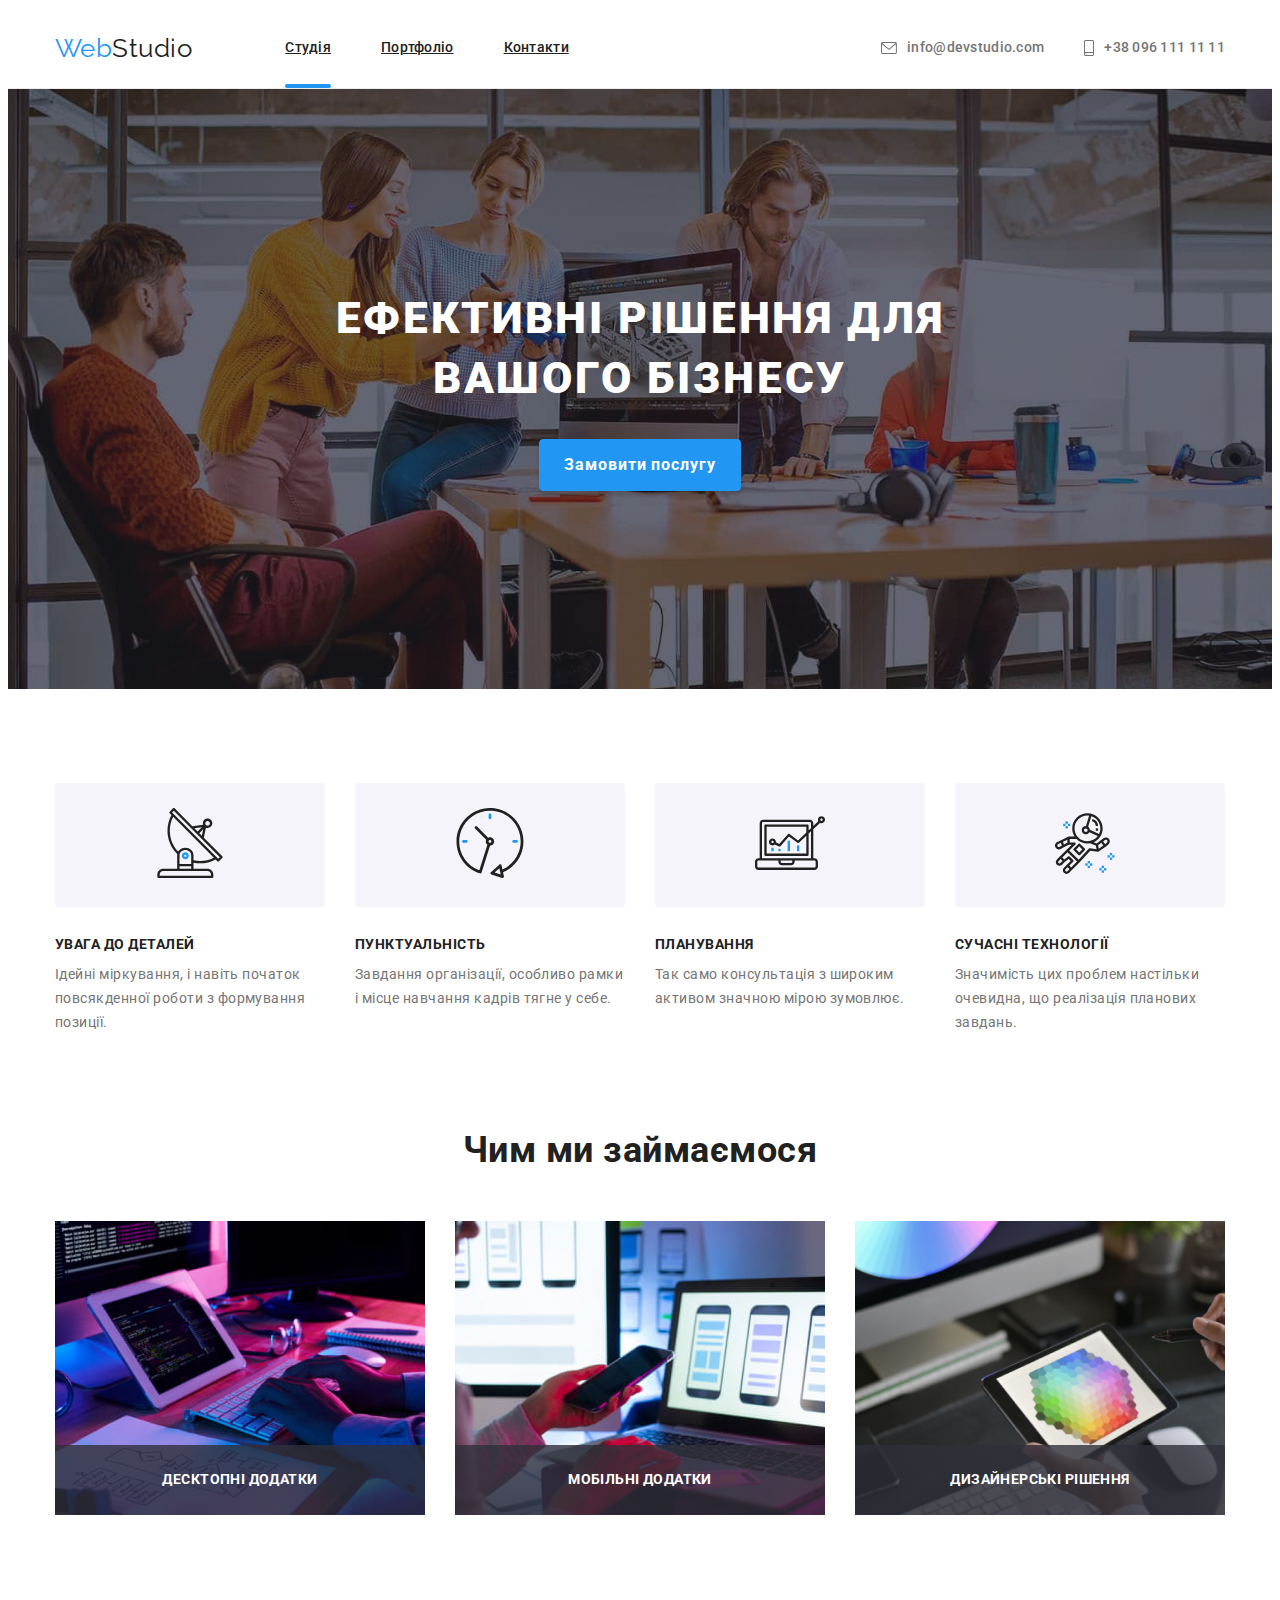
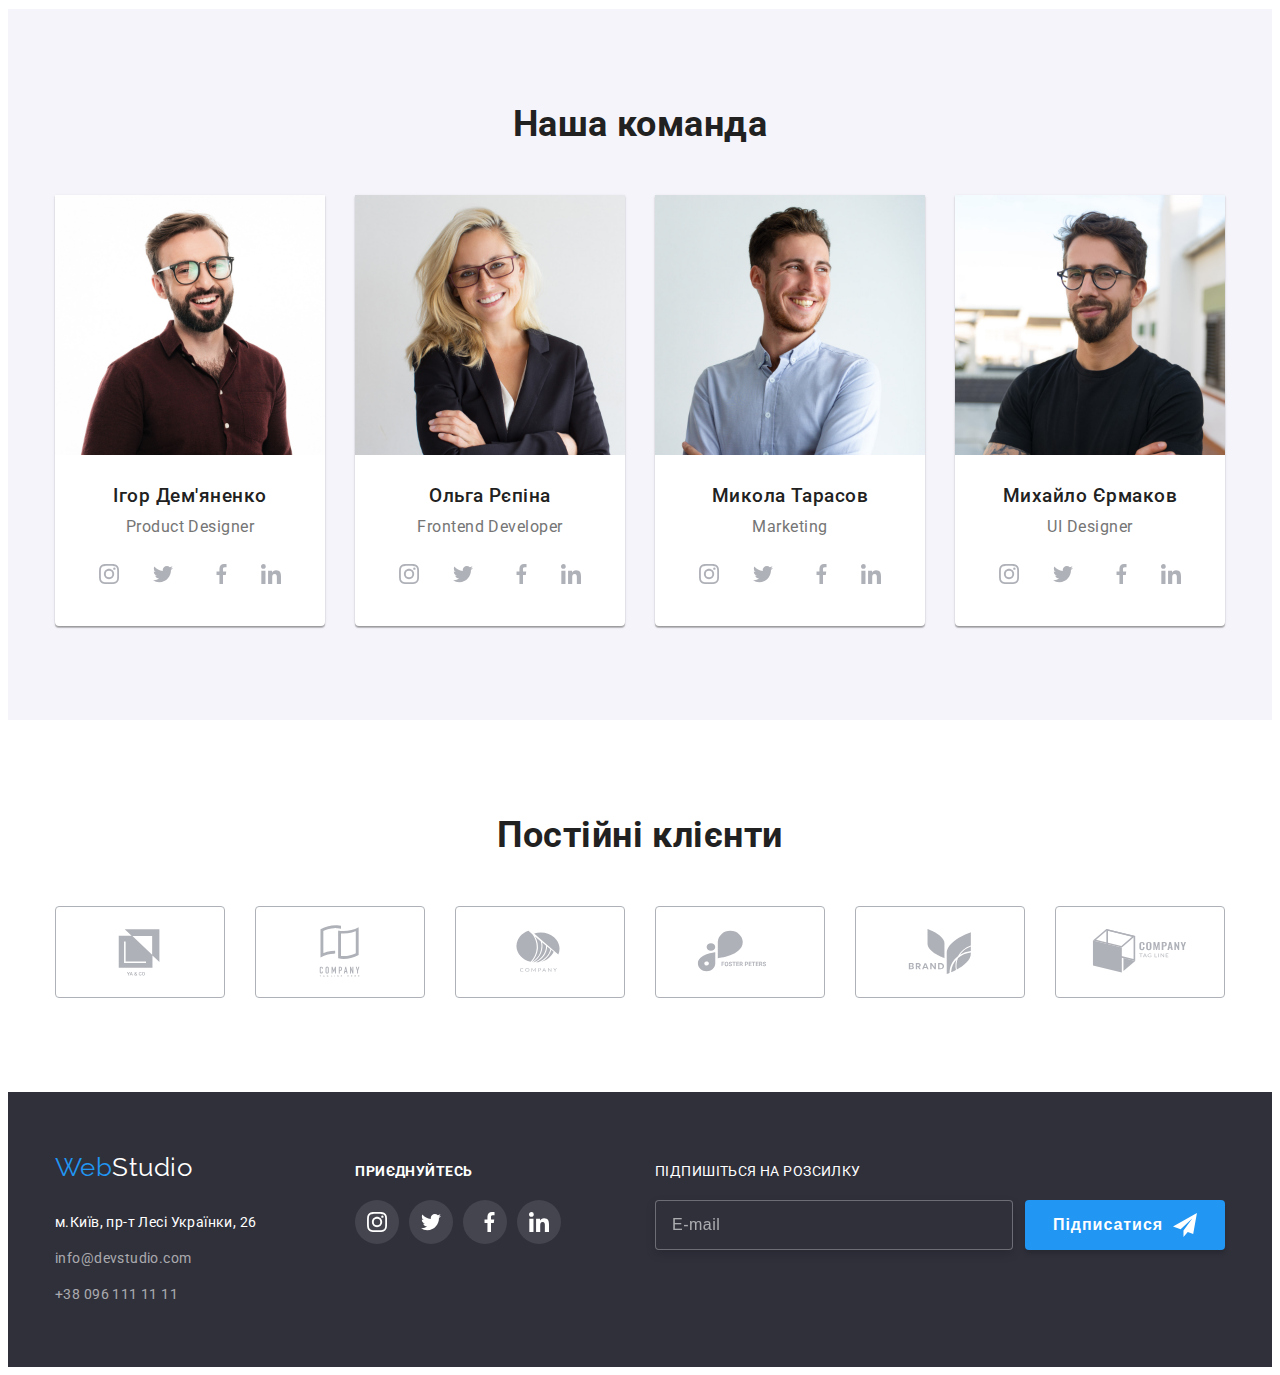
==== commit 952a6b55: "scss-beginning" ====
--- a/index.html
+++ b/index.html
@@ -13,6 +13,7 @@
             integrity="sha512-wpPYUAdjBVSE4KJnH1VR1HeZfpl1ub8YT/NKx4PuQ5NmX2tKuGu6U/JRp5y+Y8XG2tV+wKQpNHVUX03MfMFn9Q=="
             crossorigin="anonymous" referrerpolicy="no-referrer" />
     <link rel="stylesheet" href="./css/styles.css">
+    <link rel="stylesheet" href="./css/main.min.css">
 </head>
 <body>
 <header class="header">
--- a/css/styles.css
+++ b/css/styles.css
@@ -89,7 +89,7 @@
   width: 1200px;
 }
 
-/*header*/
+/*header
 .header {
   border-bottom: 1px solid var(--border-head-color);
 }
@@ -102,7 +102,7 @@
 .header__nav {
   display: flex;
   align-items: center;
-}
+}*/
 /* logo */
 .logo {
   margin-right: 93px;
@@ -120,34 +120,17 @@
 
 /*nav*/
 
-.header__menu {
-  display: flex;
-}
+
 
 .contact {
   display: flex;
   margin-left: auto;
-}
-.header__item:not(:last-child) {
-  margin-right: 50px;
 }
 
 .contact__item--right{
   margin-left: 40px;
 }
 
-.header__link {
-  display: block;
-  padding-top: 32px;
-  padding-bottom: 32px;
-
-  color: var(--title-text-color);
-  font-weight: 500;
-  font-size: 14px;
-  line-height: 1.14;
-  letter-spacing: 0.02em;
-  transition: color 250ms cubic-bezier(0.4, 0, 0.2, 1);
-}
 
 .contact__link {
   display: flex;
@@ -163,8 +146,8 @@
   transition: color 250ms cubic-bezier(0.4, 0, 0.2, 1);
 }
 
-.header__link:hover,
-.header__link:focus,
+/*.header__link:hover,
+.header__link:focus,*/
 .contact__link:hover,
 .contact__link:focus {
   color: var(--accent-color);
--- a/css/main.min.css
+++ b/css/main.min.css
@@ -0,0 +1 @@
+.header{border-bottom:1px solid var(--border-head-color)}.header .header__field{display:-webkit-box;display:-ms-flexbox;display:flex;-webkit-box-align:center;-ms-flex-align:center;align-items:center}.header .header__nav{display:-webkit-box;display:-ms-flexbox;display:flex;-webkit-box-align:center;-ms-flex-align:center;align-items:center}.header .header__menu{display:-webkit-box;display:-ms-flexbox;display:flex}.header .header__item:not(:last-child){margin-right:50px}.header .header__link{display:block;padding-top:32px;padding-bottom:32px;color:var(--title-text-color);font-weight:500;font-size:14px;line-height:1.14;letter-spacing:.02em;-webkit-transition:color 250ms cubic-bezier(0.4, 0, 0.2, 1);transition:color 250ms cubic-bezier(0.4, 0, 0.2, 1)}.header .header__link:hover,.header .header__link:focus{color:var(--accent-color)}.header__link--current{color:var(--accent-color)}.header__item{position:relative}.header__link--current::after{content:"";position:absolute;bottom:0;left:0;width:100%;height:4px;background:var(--accent-color);border-radius:2px}.contact__icon{fill:currentColor;margin-right:10px}/*# sourceMappingURL=main.min.css.map */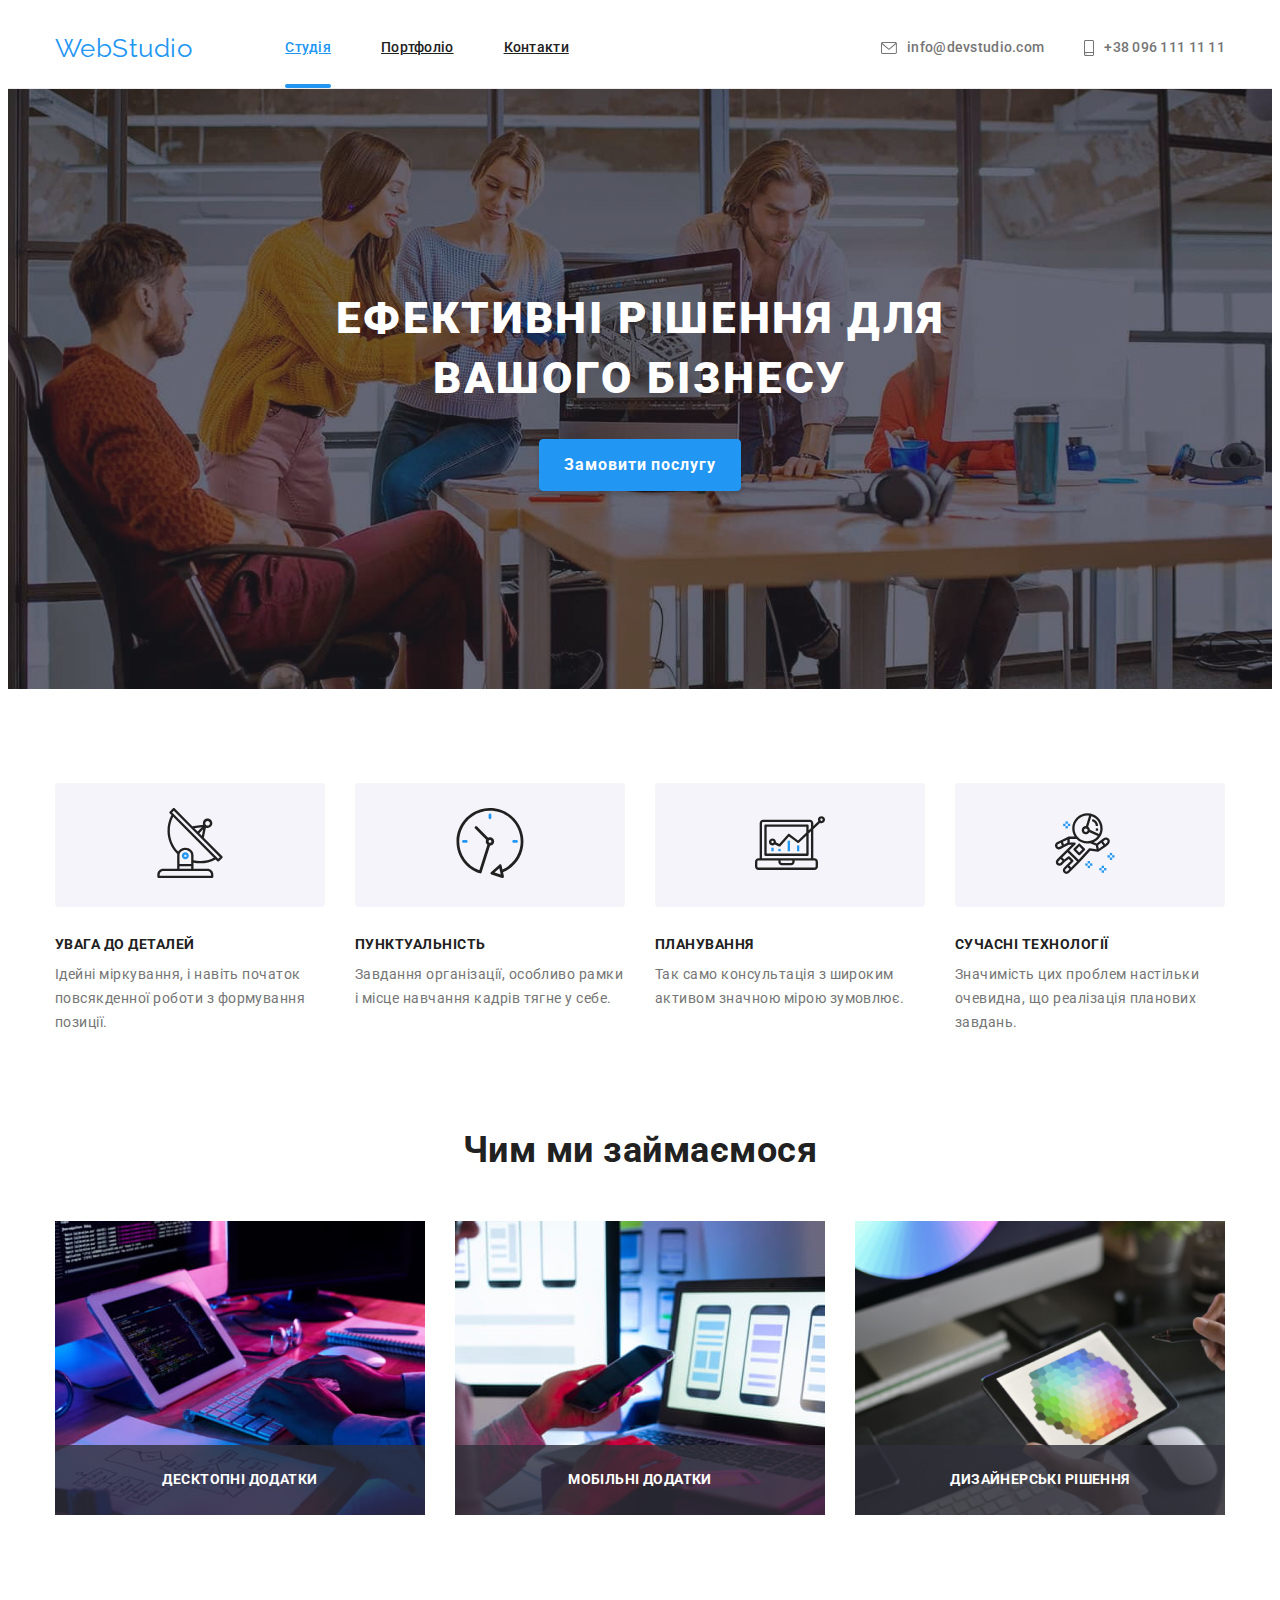
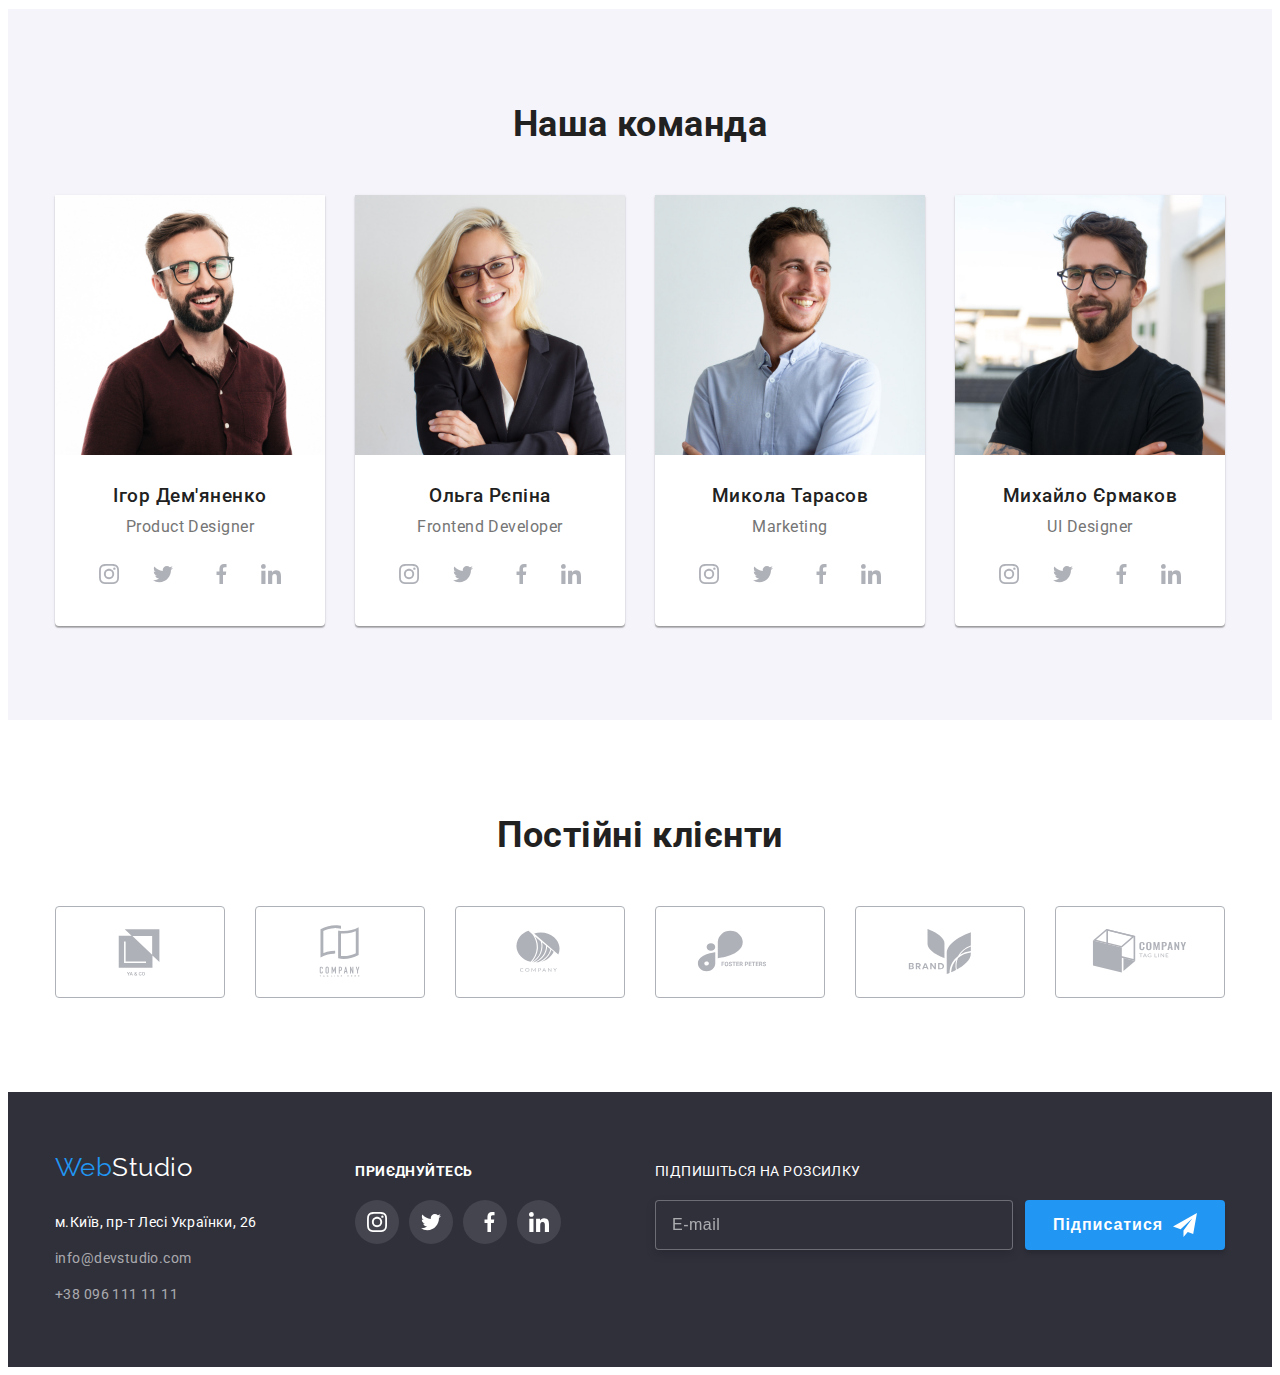
==== commit 425510b4: "description" ====
--- a/index.html
+++ b/index.html
@@ -99,15 +99,15 @@
         <div class="container">
             <h2 class="section__title">Чим ми займаємося</h2>
             <ul class="description list">
-                <li class="discription__item">
+                <li class="description__item">
                     <img class="img" src="./images/img1.jpg" alt="Людина працює за комп'ютером" width="370" height="294">
                     <p class="description__text">Десктопні додатки</p>
                 </li>
-                <li class="discription__item">
+                <li class="description__item">
                     <img class="img" src="./images/img2.jpg" alt="Людина із мобільним у руках за комп'ютером" width="370" height="294">
                     <p class="description__text">Мобільні додатки</p>
                 </li>
-                <li class="discription__item">
+                <li class="description__item">
                     <img class="img" src="./images/img3.jpg" alt="Людина вибирає на планшеті" width="370" height="294">
                     <p class="description__text">Дизайнерські рішення</p>
                 </li>
--- a/css/styles.css
+++ b/css/styles.css
@@ -4,7 +4,7 @@
 /* акцент тексту  #2196F3 */
 /* другорядний колір фону #F5F4FA */
 
-:root {
+/*:root {
   --primary-text-color: #757575;
   --title-text-color: #212121;
   --accent-color: #2196f3;
@@ -17,7 +17,7 @@
   --border-head-color: #ececec;
   --icon-color: #afb1b8;
   --icon-close-color: #000000;
-}
+} 
 
 *,
 *::before,
@@ -25,7 +25,7 @@
   box-sizing: border-box;
 }
 
-/* Стилі для обнулення верхніх відступів у елементів */
+Стилі для обнулення верхніх відступів у елементів 
 h1,
 h2,
 h3,
@@ -34,30 +34,30 @@
 h6,
 p {
   margin: 0;
-}
+} */
 
 /* Клас для обнулення базових властивостей у списках (ul) */
-.list {
+/*.list {
   list-style: none;
   padding-left: 0;
   margin: 0;
-}
+}*/
 
 /* Клас для обнулення базових властивостей у посиланнях */
-.link {
+/*.link {
   text-decoration: none;
   color: inherit;
-}
+}*/
 
 /* Властивості для коректного відображення картинок */
-.img {
+/*.img {
   display: block;
   max-width: 100%;
   height: auto;
-}
+}*/
 
 /* Властивості  для обнулення курсива у address */
-.address {
+/*.address {
   font-style: normal;
 }
 
@@ -87,7 +87,22 @@
   margin-right: auto;
   padding: 0 15px;
   width: 1200px;
-}
+}*/
+
+/*section
+
+.section {
+  padding: 94px 0;
+}
+
+.section__title {
+  margin-bottom: 50px;
+  color: var(--title-text-color);
+  font-weight: 700;
+  font-size: 36px;
+  line-height: 1.17;
+  text-align: center;
+}*/
 
 /*header
 .header {
@@ -103,7 +118,7 @@
   display: flex;
   align-items: center;
 }*/
-/* logo */
+/* logo 
 .logo {
   margin-right: 93px;
 
@@ -117,8 +132,8 @@
 .logo__end--dark {
   color: var(--title-text-color);
 }
-
-/*nav*/
+*/
+/*nav
 
 
 
@@ -146,8 +161,8 @@
   transition: color 250ms cubic-bezier(0.4, 0, 0.2, 1);
 }
 
-/*.header__link:hover,
-.header__link:focus,*/
+.header__link:hover,
+.header__link:focus,
 .contact__link:hover,
 .contact__link:focus {
   color: var(--accent-color);
@@ -174,9 +189,9 @@
 .contact__icon {
   fill: currentColor;
   margin-right: 10px;
-}
-
-/*hero*/
+}*/
+
+/*hero
 .hero {
   max-width: 1600px;
   height: 600px;
@@ -208,23 +223,10 @@
   line-height: 1.36;
   letter-spacing: 0.06em;
   text-transform: uppercase;
-}
-/*section*/
-
-.section {
-  padding: 94px 0;
-}
-
-.section__title {
-  margin-bottom: 50px;
-  color: var(--title-text-color);
-  font-weight: 700;
-  font-size: 36px;
-  line-height: 1.17;
-  text-align: center;
-}
-
-/*fetures*/
+}*/
+
+
+/*fetures
 
 .feature {
   display: flex;
@@ -258,9 +260,9 @@
   margin-bottom: 30px;
   background: var(--time-bg-color);
   border-radius: 4px;
-}
-
-/*description*/
+}*/
+
+/*description
 
 .section--top {
   padding-top: 0;
@@ -293,9 +295,9 @@
 
   color: var(--white-color);
   background: rgba(47, 48, 58, 0.8);
-}
-
-/* team */
+}*/
+
+/* team 
 
 .team {
   display: flex;
@@ -365,9 +367,9 @@
 .social-box__link:focus {
   background-color: var(--accent-color);
   fill: var(--white-color);
-}
-
-/*clients*/
+}*/
+
+/*clients
 
 .client {
   display: flex;
@@ -399,10 +401,10 @@
 
 .client__icon {
   fill: currentColor;
-}
+}*/
 
 /* filter*/
-
+/*
 .filter {
   display: flex;
   justify-content: center;
@@ -411,11 +413,11 @@
 
 .filter__item {
   margin-left: 8px;
-}
+}*/
 
 /*examples of work*/
 
-.works {
+/*.works {
   display: flex;
   flex-wrap: wrap;
 }
@@ -493,11 +495,11 @@
 .work__link:hover .work-thumb__overlay,
 .work__link:focus .work-thumb__overlay {
   transform: translateY(0);
-}
+}*/
 
 /*button*/
 
-.button {
+/*.button {
   display: inline-block;
   min-width: 67px;
   padding: 6px 22px;
@@ -510,7 +512,6 @@
   text-align: center;
   cursor: pointer;
 }
-
 .filter__button {
   color: var(--title-text-color);
   background-color: var(--time-bg-color);
@@ -546,10 +547,10 @@
   background-color: var(--accent-bg-color);
   box-shadow: 0px 3px 1px rgba(0, 0, 0, 0.1), 0px 1px 2px rgba(0, 0, 0, 0.08),
     0px 2px 2px rgba(0, 0, 0, 0.12);
-}
+}*/
 
 /* footer */
-.logo__end--white {
+/*.logo__end--white {
   color: var(--white-color);
 }
 
@@ -674,9 +675,9 @@
   letter-spacing: 0.03em;
 
   color: rgba(255, 255, 255, 0.6);
-}
-
-/* Modal*/
+}*/
+
+/*Modal
 
 .backdrop {
   position: fixed;
@@ -746,11 +747,11 @@
   line-height: 1.15;
   letter-spacing: 0.03em;
   color: var(--title-text-color);
-}
+}*/
 
 /*Form*/
 
-.form-fild__label {
+/*.form-fild__label {
   color: var(--primary-text-color);
   margin-bottom: 4px;
 
@@ -878,4 +879,4 @@
 
 .submit:hover {
   background: var(--accent-color);
-}
+}*/
--- a/css/main.min.css
+++ b/css/main.min.css
@@ -1 +1 @@
-.header{border-bottom:1px solid var(--border-head-color)}.header .header__field{display:-webkit-box;display:-ms-flexbox;display:flex;-webkit-box-align:center;-ms-flex-align:center;align-items:center}.header .header__nav{display:-webkit-box;display:-ms-flexbox;display:flex;-webkit-box-align:center;-ms-flex-align:center;align-items:center}.header .header__menu{display:-webkit-box;display:-ms-flexbox;display:flex}.header .header__item:not(:last-child){margin-right:50px}.header .header__link{display:block;padding-top:32px;padding-bottom:32px;color:var(--title-text-color);font-weight:500;font-size:14px;line-height:1.14;letter-spacing:.02em;-webkit-transition:color 250ms cubic-bezier(0.4, 0, 0.2, 1);transition:color 250ms cubic-bezier(0.4, 0, 0.2, 1)}.header .header__link:hover,.header .header__link:focus{color:var(--accent-color)}.header__link--current{color:var(--accent-color)}.header__item{position:relative}.header__link--current::after{content:"";position:absolute;bottom:0;left:0;width:100%;height:4px;background:var(--accent-color);border-radius:2px}.contact__icon{fill:currentColor;margin-right:10px}/*# sourceMappingURL=main.min.css.map */+:root{--primary-text-color: #757575;--title-text-color: #212121;--accent-color: #2196f3;--white-color: #ffffff;--primary-bg-color: #f5f5f5;--time-bg-color: #f5f4fa;--hero-bg-color: #2f303a;--accent-bg-color: #188ce8;--border-item-color: #eeeeee;--border-head-color: #ececec;--icon-color: #afb1b8;--icon-close-color: #000000}*,*::before,*::after{-webkit-box-sizing:border-box;box-sizing:border-box}body{color:var(--primary-text-color);background-color:var(--white-color);font-family:Roboto,sans-serif;font-size:16px;letter-spacing:.03em}.img{display:block;max-width:100%;height:auto}.visually-hidden{position:absolute;white-space:nowrap;width:1px;height:1px;overflow:hidden;border:0;padding:0;clip:rect(0 0 0 0);-webkit-clip-path:inset(50%);clip-path:inset(50%);margin:-1px}h1,h2,h3,h4,h5,h6,p{margin:0}.list{list-style:none;padding-left:0;margin:0}.link{text-decoration:none;color:inherit}.address{font-style:normal}.backdrop{position:fixed;top:0;left:0;width:100%;height:100%;background-color:rgba(0,0,0,.2);opacity:1;visibility:visible;-webkit-transition:opacity 250ms cubic-bezier(0.4, 0, 0.2, 1),visibility 250ms cubic-bezier(0.4, 0, 0.2, 1);transition:opacity 250ms cubic-bezier(0.4, 0, 0.2, 1),visibility 250ms cubic-bezier(0.4, 0, 0.2, 1)}.backdrop.is-hidden{opacity:0;visibility:hidden;pointer-events:none}.button{display:inline-block;min-width:67px;padding:6px 22px;border:1px solid rgba(0,0,0,0);border-radius:4px;font-family:inherit;font-weight:500;font-size:inherit;line-height:1.62;text-align:center;cursor:pointer}.contact{display:-webkit-box;display:-ms-flexbox;display:flex;margin-left:auto}.contact__item--right{margin-left:40px}.contact__link{display:-webkit-box;display:-ms-flexbox;display:flex;padding-top:32px;padding-bottom:32px;-webkit-box-align:center;-ms-flex-align:center;align-items:center;color:var(--primary-text-color);font-weight:500;font-size:14px;line-height:1.14;letter-spacing:.02em;-webkit-transition:color 250ms cubic-bezier(0.4, 0, 0.2, 1);transition:color 250ms cubic-bezier(0.4, 0, 0.2, 1)}.contact__link:hover,.contact__link:focus{color:var(--accent-color)}.contact__icon{fill:currentColor;margin-right:10px}.logo{margin-right:93px;color:var(--accent-color);font-family:Raleway,sans-serif;font-size:26px;line-height:1.19;list-style:none;text-decoration:none}.logo_end--dark{color:var(--title-text-color)}.logo__end--white{color:var(--white-color)}.modal__container{padding:40px;width:100%;max-width:528px;height:100%;max-height:581px;background-color:var(--white-color);-webkit-transform:scale(1);transform:scale(1);-webkit-transition:-webkit-transform 250ms cubic-bezier(0.4, 0, 0.2, 1);transition:-webkit-transform 250ms cubic-bezier(0.4, 0, 0.2, 1);transition:transform 250ms cubic-bezier(0.4, 0, 0.2, 1);transition:transform 250ms cubic-bezier(0.4, 0, 0.2, 1), -webkit-transform 250ms cubic-bezier(0.4, 0, 0.2, 1)}.backdrop.is-hidden .modal__container{-webkit-transform:scale(0.9);transform:scale(0.9)}.modal{position:relative;display:-webkit-box;display:-ms-flexbox;display:flex;-webkit-box-align:center;-ms-flex-align:center;align-items:center;-webkit-box-pack:center;-ms-flex-pack:center;justify-content:center;padding:20px 0;height:100%}.modal__close{position:absolute;top:8px;right:8px;width:30px;height:30px;padding:6px;display:-webkit-box;display:-ms-flexbox;display:flex;cursor:pointer;border-radius:50%;border:1px solid rgba(0,0,0,.1);background-color:var(--white-color);fill:var(--icon-close-color);-webkit-transition:fill 250ms cubic-bezier(0.4, 0, 0.2, 1);transition:fill 250ms cubic-bezier(0.4, 0, 0.2, 1)}.modal__close:hover{fill:var(--accent-color)}.modal{text-align:center;margin-bottom:12px;font-weight:700;font-size:20px;line-height:1.15;letter-spacing:.03em;color:var(--title-text-color)}.modal__form-fild{margin-bottom:10px}.social-box{display:-webkit-box;display:-ms-flexbox;display:flex;padding:16px 32px 0px 32px;gap:10px}.social-box__link{display:-webkit-box;display:-ms-flexbox;display:flex;-webkit-box-align:center;-ms-flex-align:center;align-items:center;-webkit-box-pack:center;-ms-flex-pack:center;justify-content:center;width:44px;height:44px;background-color:var(--white-color);fill:var(--icon-color);border-radius:50%;-webkit-transition:background-color 250ms cubic-bezier(0.4, 0, 0.2, 1),fill 250ms cubic-bezier(0.4, 0, 0.2, 1);transition:background-color 250ms cubic-bezier(0.4, 0, 0.2, 1),fill 250ms cubic-bezier(0.4, 0, 0.2, 1)}.social-box__link:last-child{margin-right:0px}.social-box__link:hover,.social-box__link:focus{background-color:var(--accent-color);fill:var(--white-color)}.social-box__link--dark{fill:var(--white-color);background:rgba(255,255,255,.1)}.social-box__text{margin-bottom:20px;font-weight:700;font-size:14px;line-height:1.14;letter-spacing:.03em;text-transform:uppercase;color:var(--white-color)}.social-box--footer{padding:0}.subscription{margin-left:auto}.subscription__form{display:-webkit-box;display:-ms-flexbox;display:flex;gap:12px}.subscription__button{display:-webkit-box;display:-ms-flexbox;display:flex;-webkit-box-align:center;-ms-flex-align:center;align-items:center;text-align:center;gap:10px;padding:10px 28px;width:200px;height:50px;font-weight:700;font-size:16px;line-height:1.88;letter-spacing:.06em;color:var(--white-color);background-color:var(--accent-color);-webkit-box-shadow:0px 4px 4px rgba(0,0,0,.15);box-shadow:0px 4px 4px rgba(0,0,0,.15);border-radius:4px;border:none}.subscription__icon{fill:currentColor}.subscription__text{margin-bottom:20px;font-size:14px;line-height:1.14;letter-spacing:.03em;text-transform:uppercase;color:var(--white-color)}.subscription__input{padding:15px 16px;height:50px;width:358px;color:var(--white-color);background-color:var(--hero-bg-color);border:1px solid rgba(255,255,255,.3);-webkit-filter:drop-shadow(0px 4px 4px rgba(0, 0, 0, 0.15));filter:drop-shadow(0px 4px 4px rgba(0, 0, 0, 0.15));border-radius:4px;outline:none}.subscription__input::-webkit-input-placeholder{font-size:16px;line-height:1.25;letter-spacing:.03em;color:rgba(255,255,255,.6)}.subscription__input::-moz-placeholder{font-size:16px;line-height:1.25;letter-spacing:.03em;color:rgba(255,255,255,.6)}.subscription__input:-ms-input-placeholder{font-size:16px;line-height:1.25;letter-spacing:.03em;color:rgba(255,255,255,.6)}.subscription__input::-ms-input-placeholder{font-size:16px;line-height:1.25;letter-spacing:.03em;color:rgba(255,255,255,.6)}.subscription__input::placeholder{font-size:16px;line-height:1.25;letter-spacing:.03em;color:rgba(255,255,255,.6)}.container{margin-left:auto;margin-right:auto;padding:0 15px;width:1200px}.container--lower{display:-webkit-box;display:-ms-flexbox;display:flex;-webkit-box-align:baseline;-ms-flex-align:baseline;align-items:baseline}.section{padding:94px 0}.section__title{margin-bottom:50px;color:var(--title-text-color);font-weight:700;font-size:36px;line-height:1.17;text-align:center}.section--top{padding-top:0}.section--gray{background-color:var(--time-bg-color)}.section--lower{padding:60px 0px;background-color:var(--hero-bg-color)}.header{border-bottom:1px solid var(--border-head-color)}.header__field{display:-webkit-box;display:-ms-flexbox;display:flex;-webkit-box-align:center;-ms-flex-align:center;align-items:center}.header__nav{display:-webkit-box;display:-ms-flexbox;display:flex;-webkit-box-align:center;-ms-flex-align:center;align-items:center}.header__menu{display:-webkit-box;display:-ms-flexbox;display:flex}.header__item{position:relative}.header__item:not(:last-child){margin-right:50px}.header__link{display:block;padding-top:32px;padding-bottom:32px;color:var(--title-text-color);font-weight:500;font-size:14px;line-height:1.14;letter-spacing:.02em;-webkit-transition:color 250ms cubic-bezier(0.4, 0, 0.2, 1);transition:color 250ms cubic-bezier(0.4, 0, 0.2, 1)}.header__link:hover,.header__link:focus{color:var(--accent-color)}.header__link--current{color:var(--accent-color)}.header__link--current::after{content:"";position:absolute;bottom:0;left:0;width:100%;height:4px;background:var(--accent-color);border-radius:2px}.hero{max-width:1600px;height:600px;margin-left:auto;margin-right:auto;padding-top:200px;padding-bottom:200px;text-align:center;background-color:var(--hero-bg-color);background-image:-webkit-gradient(linear, left top, right top, from(rgba(47, 48, 58, 0.4)), to(rgba(47, 48, 58, 0.4))),url(../images/img18.jpg);background-image:linear-gradient(to right, rgba(47, 48, 58, 0.4), rgba(47, 48, 58, 0.4)),url(../images/img18.jpg);background-repeat:no-repeat;background-position:center;background-size:cover}.hero__title{max-width:696px;margin-left:auto;margin-right:auto;margin-bottom:30px;color:var(--white-color);font-weight:900;font-size:44px;line-height:1.36;letter-spacing:.06em;text-transform:uppercase}.hero__button{padding:10px 24px;display:inline-block;font-weight:700;line-height:1.87;-webkit-box-align:center;-ms-flex-align:center;align-items:center;text-align:center;letter-spacing:.06em;border-color:var(--accent-color);color:var(--white-color);background-color:var(--accent-color);-webkit-box-shadow:0px 4px 4px rgba(0,0,0,.15);box-shadow:0px 4px 4px rgba(0,0,0,.15);-webkit-transition:background-color 250ms cubic-bezier(0.4, 0, 0.2, 1);transition:background-color 250ms cubic-bezier(0.4, 0, 0.2, 1)}.hero__button:hover,.hero__button:focus{background-color:var(--accent-bg-color)}.feature{display:-webkit-box;display:-ms-flexbox;display:flex;padding:0}.feature__item{-ms-flex-preferred-size:270px;flex-basis:270px;margin-right:30px}.feature__item:last-child{margin-right:0}.feature__title{margin-bottom:10px;color:var(--title-text-color);font-weight:700;font-size:14px;line-height:1.14;text-transform:uppercase}.feature__text{margin-bottom:0;font-size:14px;line-height:1.71}.feature__box-icon{padding:25px 100px;margin-bottom:30px;background:var(--time-bg-color);border-radius:4px}.description{display:-webkit-box;display:-ms-flexbox;display:flex}.description__item{position:relative}.description__item:not(:last-child){margin-right:30px}.description__text{position:absolute;bottom:0;width:100%;padding-top:27px;padding-bottom:27px;font-weight:700;font-size:14px;line-height:1.14;letter-spacing:.03em;text-align:center;text-transform:uppercase;color:var(--white-color);background:rgba(47,48,58,.8)}.team{display:-webkit-box;display:-ms-flexbox;display:flex}.team__item+.team__item{margin-left:30px}.team__item{-webkit-box-shadow:0px 1px 3px rgba(0,0,0,.12),0px 1px 1px rgba(0,0,0,.14),0px 2px 1px rgba(0,0,0,.2);box-shadow:0px 1px 3px rgba(0,0,0,.12),0px 1px 1px rgba(0,0,0,.14),0px 2px 1px rgba(0,0,0,.2);border-radius:0px 0px 4px 4px;background-color:var(--white-color)}.team .team-card{padding-bottom:30px}.team .team-card__img{margin-bottom:30px}.team .team-card__title{margin-bottom:10px;color:var(--title-text-color);font-weight:500;line-height:1.19;text-align:center}.team .team-card__text{margin-bottom:0;line-height:1.19;text-align:center}.client{display:-webkit-box;display:-ms-flexbox;display:flex;-webkit-box-align:center;-ms-flex-align:center;align-items:center;-webkit-box-pack:center;-ms-flex-pack:center;justify-content:center;gap:30px}.client__icon{fill:currentColor}.client__link{display:-webkit-box;display:-ms-flexbox;display:flex;-webkit-box-align:center;-ms-flex-align:center;align-items:center;-webkit-box-pack:center;-ms-flex-pack:center;justify-content:center;width:170px;height:92px;border-radius:4px;border:1px solid var(--icon-color);color:var(--icon-color);-webkit-transition:border 250ms cubic-bezier(0.4, 0, 0.2, 1),color 250ms cubic-bezier(0.4, 0, 0.2, 1);transition:border 250ms cubic-bezier(0.4, 0, 0.2, 1),color 250ms cubic-bezier(0.4, 0, 0.2, 1)}.client__link:hover,.client__link:focus{border:1px solid var(--accent-color);color:var(--accent-color)}.filter{display:-webkit-box;display:-ms-flexbox;display:flex;-webkit-box-pack:center;-ms-flex-pack:center;justify-content:center;margin-bottom:56px}.filter__item{margin-left:8px}.filter__button{color:var(--title-text-color);background-color:var(--time-bg-color);-webkit-box-shadow:none;box-shadow:none;-webkit-transition:color 250ms cubic-bezier(0.4, 0, 0.2, 1),background-color 250ms cubic-bezier(0.4, 0, 0.2, 1),-webkit-box-shadow 250ms cubic-bezier(0.4, 0, 0.2, 1);transition:color 250ms cubic-bezier(0.4, 0, 0.2, 1),background-color 250ms cubic-bezier(0.4, 0, 0.2, 1),-webkit-box-shadow 250ms cubic-bezier(0.4, 0, 0.2, 1);transition:box-shadow 250ms cubic-bezier(0.4, 0, 0.2, 1),color 250ms cubic-bezier(0.4, 0, 0.2, 1),background-color 250ms cubic-bezier(0.4, 0, 0.2, 1);transition:box-shadow 250ms cubic-bezier(0.4, 0, 0.2, 1),color 250ms cubic-bezier(0.4, 0, 0.2, 1),background-color 250ms cubic-bezier(0.4, 0, 0.2, 1),-webkit-box-shadow 250ms cubic-bezier(0.4, 0, 0.2, 1)}.filter__button:hover,.filter__button:focus{color:var(--white-color);background-color:var(--accent-bg-color);-webkit-box-shadow:0px 3px 1px rgba(0,0,0,.1),0px 1px 2px rgba(0,0,0,.08),0px 2px 2px rgba(0,0,0,.12);box-shadow:0px 3px 1px rgba(0,0,0,.1),0px 1px 2px rgba(0,0,0,.08),0px 2px 2px rgba(0,0,0,.12)}.works{display:-webkit-box;display:-ms-flexbox;display:flex;-ms-flex-wrap:wrap;flex-wrap:wrap}.work{display:-webkit-box;display:-ms-flexbox;display:flex;-webkit-box-pack:column;-ms-flex-pack:column;justify-content:column;width:370px;margin-right:30px;margin-bottom:30px}.work:nth-child(3n){margin-right:0px}.work:nth-last-child(-n+3){margin-bottom:0px}.work__link{-webkit-box-shadow:none;box-shadow:none;-webkit-transition:-webkit-box-shadow 250ms cubic-bezier(0.4, 0, 0.2, 1);transition:-webkit-box-shadow 250ms cubic-bezier(0.4, 0, 0.2, 1);transition:box-shadow 250ms cubic-bezier(0.4, 0, 0.2, 1);transition:box-shadow 250ms cubic-bezier(0.4, 0, 0.2, 1), -webkit-box-shadow 250ms cubic-bezier(0.4, 0, 0.2, 1)}.work__link:hover,.work__link:focus{-webkit-box-shadow:0px 1px 1px rgba(0,0,0,.12),0px 4px 4px rgba(0,0,0,.06),1px 4px 6px rgba(0,0,0,.16);box-shadow:0px 1px 1px rgba(0,0,0,.12),0px 4px 4px rgba(0,0,0,.06),1px 4px 6px rgba(0,0,0,.16)}.work__link:hover .work-thumb__overlay,.work__link:focus .work-thumb__overlay{-webkit-transform:translateY(0);transform:translateY(0)}.work-card{padding:20px 24px;border:1px solid var(--border-item-color);border-top:none}.work-card__title{margin-bottom:4px;color:var(--title-text-color);font-weight:700;font-size:18px;line-height:2;letter-spacing:.06em}.work-card__text{margin-bottom:0;color:var(--primary-text-color);line-height:1.88}.work-thumb{position:relative;overflow:hidden}.work-thumb__overlay{position:absolute;width:100%;height:100%;top:0;left:0;-webkit-transform:translateY(100%);transform:translateY(100%);-webkit-transition:-webkit-transform 250ms cubic-bezier(0.4, 0, 0.2, 1);transition:-webkit-transform 250ms cubic-bezier(0.4, 0, 0.2, 1);transition:transform 250ms cubic-bezier(0.4, 0, 0.2, 1);transition:transform 250ms cubic-bezier(0.4, 0, 0.2, 1), -webkit-transform 250ms cubic-bezier(0.4, 0, 0.2, 1);padding:63px 27px;font-size:18px;line-height:1.56;letter-spacing:.03em;color:var(--white-color);background:rgba(33,150,243,.9)}.address-box{margin-right:70px}.address{padding-top:28px}.address__link{color:rgba(255,255,255,.6);font-size:14px;line-height:1.71;letter-spacing:.03em;-webkit-transition:color 250ms cubic-bezier(0.4, 0, 0.2, 1);transition:color 250ms cubic-bezier(0.4, 0, 0.2, 1)}.address__link:hover,.address__link:focus{color:var(--accent-color)}.address__link--map{display:inline-block;color:var(--white-color)}.address__item{margin-bottom:12px}.address__item:last-child{margin-bottom:0px}.form-fild__label{color:var(--primary-text-color);margin-bottom:4px;font-weight:400;font-size:12px;line-height:1.17;letter-spacing:.01em}.form-fild__input{padding:0 12px 0 42px;height:40px;width:100%;border:1px solid rgba(33,33,33,.2);border-radius:4px;outline:none}.form-fild__input:focus{border-color:var(--accent-color)}.form-fild__control{position:relative}.form-fild__icon{position:absolute;top:50%;left:12px;-webkit-transform:translateY(-50%);transform:translateY(-50%)}.form-fild__input:focus+.form-fild__icon{fill:var(--accent-color)}.form-fild__textarea{padding:12px 16px;height:120px;width:100%;margin-bottom:20px;border:1px solid rgba(33,33,33,.2);border-radius:4px;outline:none}.form-fild__textarea:focus{border-color:var(--accent-color)}.form-fild__textarea::-webkit-input-placeholder{font-size:12px;line-height:1.17;letter-spacing:.01em;color:rgba(117,117,117,.5)}.form-fild__textarea::-moz-placeholder{font-size:12px;line-height:1.17;letter-spacing:.01em;color:rgba(117,117,117,.5)}.form-fild__textarea:-ms-input-placeholder{font-size:12px;line-height:1.17;letter-spacing:.01em;color:rgba(117,117,117,.5)}.form-fild__textarea::-ms-input-placeholder{font-size:12px;line-height:1.17;letter-spacing:.01em;color:rgba(117,117,117,.5)}.form-fild__textarea::placeholder{font-size:12px;line-height:1.17;letter-spacing:.01em;color:rgba(117,117,117,.5)}.checkbox__label{position:relative;padding-left:24px;font-size:14px;line-height:1.71;letter-spacing:.03em}.checkbox__input{-webkit-appearance:none;-moz-appearance:none;appearance:none}.checkbox__icon{position:absolute;margin:4px 8px 0 0;width:16px;height:15px;fill:rgba(0,0,0,0);background-color:var(--white-color);border:var(--title-text-color) solid 2px;border-radius:2px;-webkit-transition:border-color 250ms cubic-bezier(0.4, 0, 0.2, 1),background-color 250ms cubic-bezier(0.4, 0, 0.2, 1),fill 250ms cubic-bezier(0.4, 0, 0.2, 1);transition:border-color 250ms cubic-bezier(0.4, 0, 0.2, 1),background-color 250ms cubic-bezier(0.4, 0, 0.2, 1),fill 250ms cubic-bezier(0.4, 0, 0.2, 1)}.checkbox__input:checked+.checkbox__icon{fill:var(--white-color);background-color:var(--accent-color);border-color:var(--accent-color)}.checkbox__link{color:var(--accent-color);-webkit-text-decoration-skip-ink:none;text-decoration-skip-ink:none}.checkbox__submit{margin-top:30px}.submit{display:-webkit-box;display:-ms-flexbox;display:flex;margin:0 auto;padding:10px 52px;-webkit-box-align:center;-ms-flex-align:center;align-items:center;-webkit-box-pack:center;-ms-flex-pack:center;justify-content:center;text-align:center;width:200px;height:50px;font-weight:700;font-size:16px;line-height:1.88;letter-spacing:.06em;border-color:var(--accent-color);color:var(--white-color);background-color:var(--accent-bg-color);cursor:pointer;-webkit-box-shadow:0px 4px 4px rgba(0,0,0,.15);box-shadow:0px 4px 4px rgba(0,0,0,.15);border-radius:4px;-webkit-transition:background-color 250ms cubic-bezier(0.4, 0, 0.2, 1);transition:background-color 250ms cubic-bezier(0.4, 0, 0.2, 1)}.submit:hover{background:var(--accent-color)}/*# sourceMappingURL=main.min.css.map */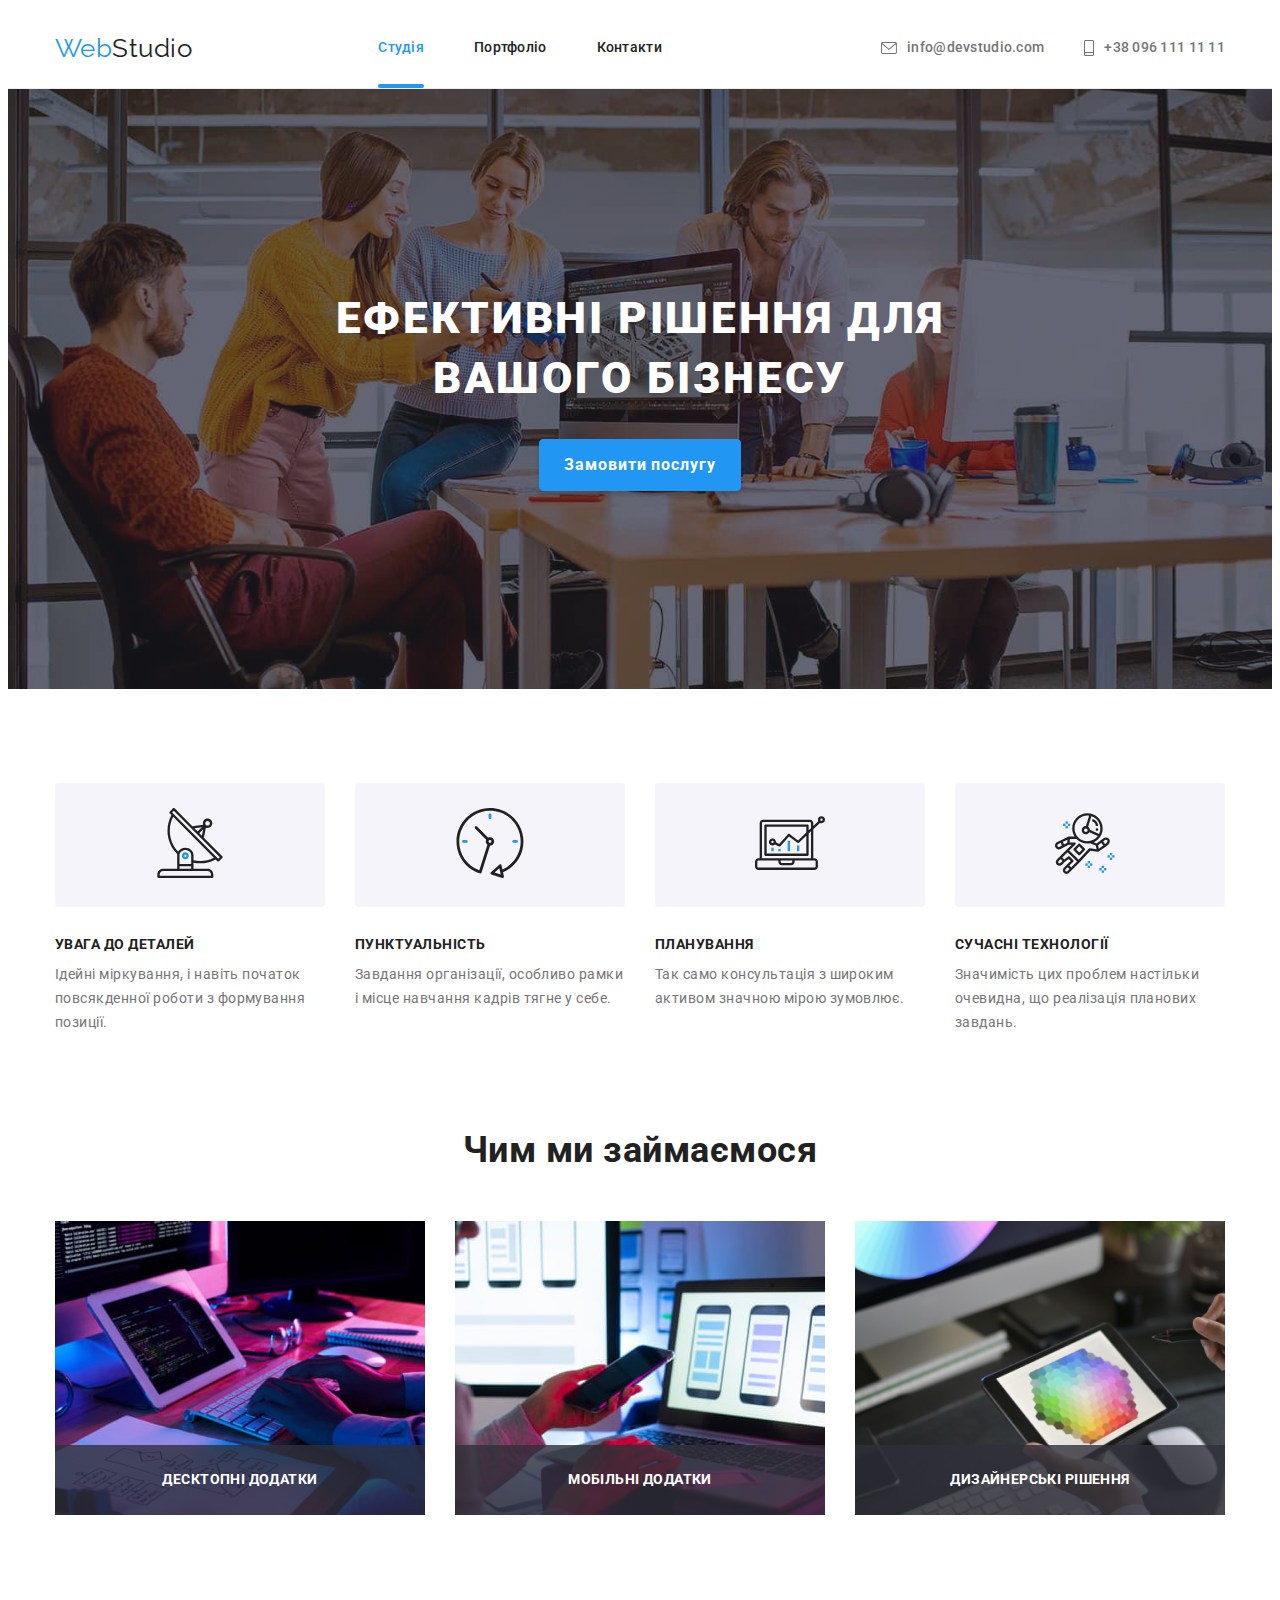
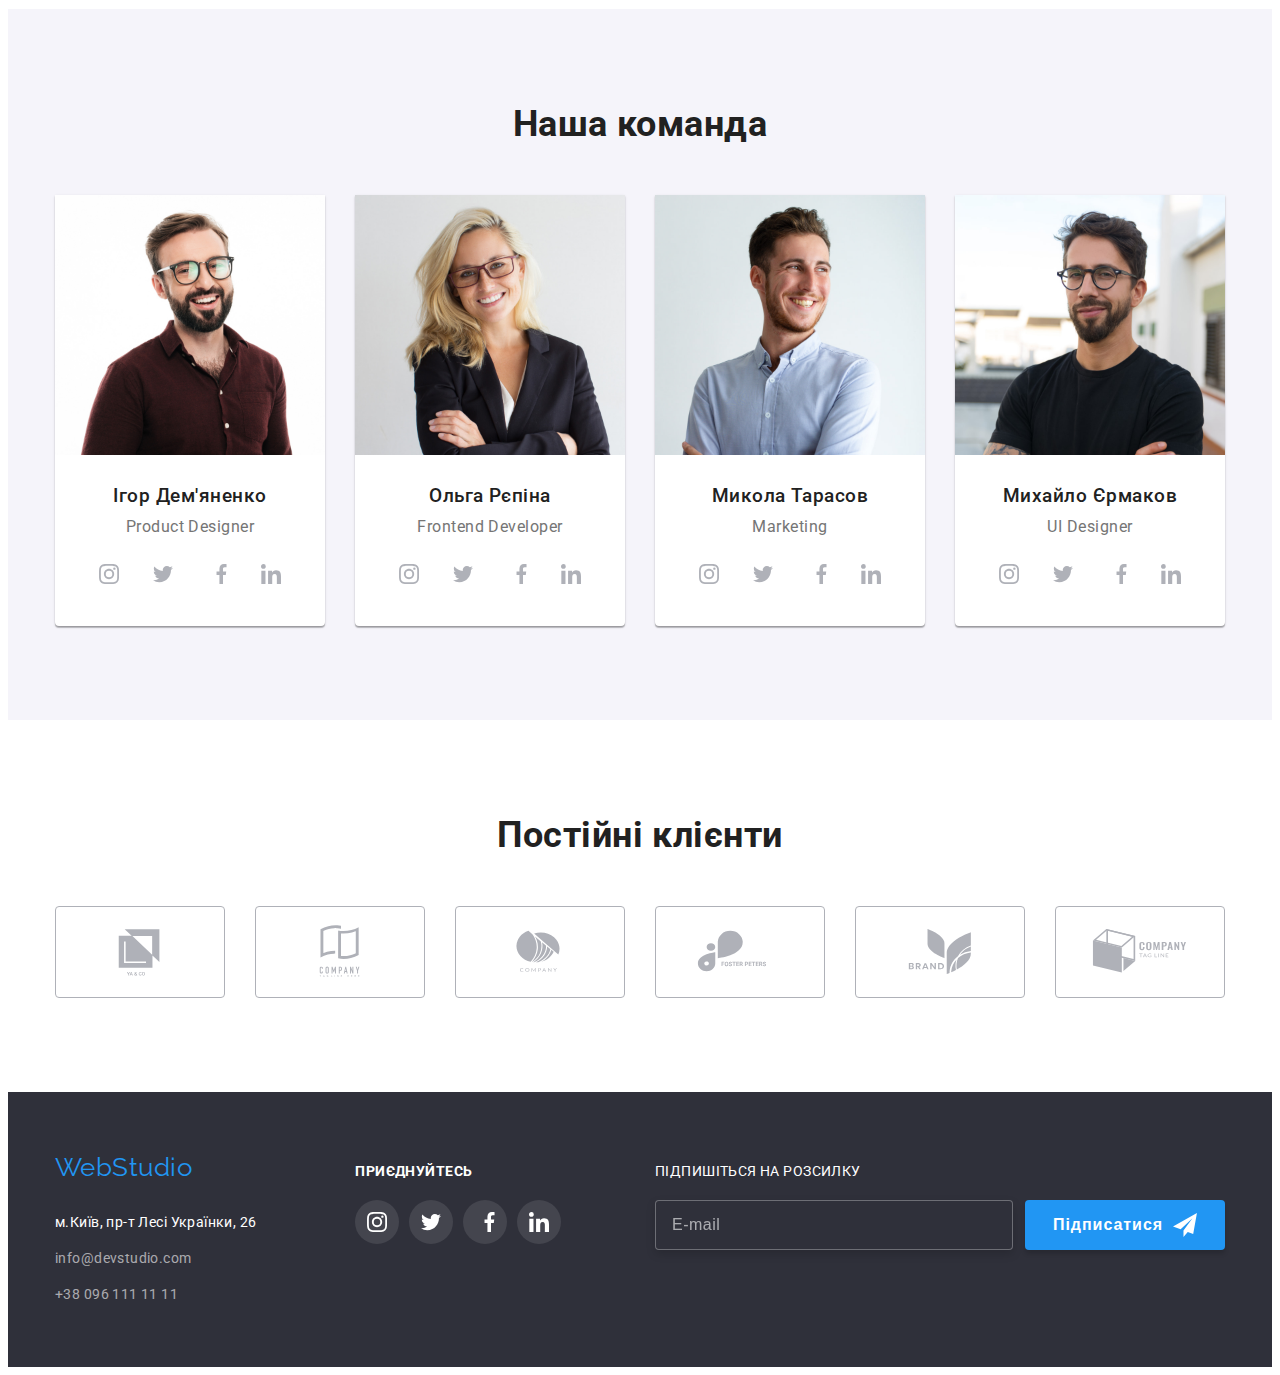
==== commit b202721e: "logo-change" ====
--- a/index.html
+++ b/index.html
@@ -21,11 +21,11 @@
         <div class="container">
         <div class="header__field">
         <nav class="header__nav">
-            <a href=./index.html class="logo">Web<span class="logo__end--dark">Studio</span></a>
+            <a href=./index.html class="logo">Web<span class="logo logo--dark">Studio</span></a>
             <ul class="header__menu list">
-                <li class="header__item"><a href="./index.html" class="header__link header__link--current">Студія</a></li>
-                <li class="header__item"><a href="./portfolio.html" class="header__link">Портфоліо</a></li>
-                <li class="header__item"><a href="#" class="header__link">Контакти</a></li>
+                <li class="header__item"><a href="./index.html" class="header__link header__link--current link">Студія</a></li>
+                <li class="header__item"><a href="./portfolio.html" class="header__link link">Портфоліо</a></li>
+                <li class="header__item"><a href="#" class="header__link link">Контакти</a></li>
             </ul>
         </nav>
         <ul class="contact list">
--- a/css/main.min.css
+++ b/css/main.min.css
@@ -1 +1 @@
-:root{--primary-text-color: #757575;--title-text-color: #212121;--accent-color: #2196f3;--white-color: #ffffff;--primary-bg-color: #f5f5f5;--time-bg-color: #f5f4fa;--hero-bg-color: #2f303a;--accent-bg-color: #188ce8;--border-item-color: #eeeeee;--border-head-color: #ececec;--icon-color: #afb1b8;--icon-close-color: #000000}*,*::before,*::after{-webkit-box-sizing:border-box;box-sizing:border-box}body{color:var(--primary-text-color);background-color:var(--white-color);font-family:Roboto,sans-serif;font-size:16px;letter-spacing:.03em}.img{display:block;max-width:100%;height:auto}.visually-hidden{position:absolute;white-space:nowrap;width:1px;height:1px;overflow:hidden;border:0;padding:0;clip:rect(0 0 0 0);-webkit-clip-path:inset(50%);clip-path:inset(50%);margin:-1px}h1,h2,h3,h4,h5,h6,p{margin:0}.list{list-style:none;padding-left:0;margin:0}.link{text-decoration:none;color:inherit}.address{font-style:normal}.backdrop{position:fixed;top:0;left:0;width:100%;height:100%;background-color:rgba(0,0,0,.2);opacity:1;visibility:visible;-webkit-transition:opacity 250ms cubic-bezier(0.4, 0, 0.2, 1),visibility 250ms cubic-bezier(0.4, 0, 0.2, 1);transition:opacity 250ms cubic-bezier(0.4, 0, 0.2, 1),visibility 250ms cubic-bezier(0.4, 0, 0.2, 1)}.backdrop.is-hidden{opacity:0;visibility:hidden;pointer-events:none}.button{display:inline-block;min-width:67px;padding:6px 22px;border:1px solid rgba(0,0,0,0);border-radius:4px;font-family:inherit;font-weight:500;font-size:inherit;line-height:1.62;text-align:center;cursor:pointer}.contact{display:-webkit-box;display:-ms-flexbox;display:flex;margin-left:auto}.contact__item--right{margin-left:40px}.contact__link{display:-webkit-box;display:-ms-flexbox;display:flex;padding-top:32px;padding-bottom:32px;-webkit-box-align:center;-ms-flex-align:center;align-items:center;color:var(--primary-text-color);font-weight:500;font-size:14px;line-height:1.14;letter-spacing:.02em;-webkit-transition:color 250ms cubic-bezier(0.4, 0, 0.2, 1);transition:color 250ms cubic-bezier(0.4, 0, 0.2, 1)}.contact__link:hover,.contact__link:focus{color:var(--accent-color)}.contact__icon{fill:currentColor;margin-right:10px}.logo{margin-right:93px;color:var(--accent-color);font-family:Raleway,sans-serif;font-size:26px;line-height:1.19;list-style:none;text-decoration:none}.logo_end--dark{color:var(--title-text-color)}.logo__end--white{color:var(--white-color)}.modal__container{padding:40px;width:100%;max-width:528px;height:100%;max-height:581px;background-color:var(--white-color);-webkit-transform:scale(1);transform:scale(1);-webkit-transition:-webkit-transform 250ms cubic-bezier(0.4, 0, 0.2, 1);transition:-webkit-transform 250ms cubic-bezier(0.4, 0, 0.2, 1);transition:transform 250ms cubic-bezier(0.4, 0, 0.2, 1);transition:transform 250ms cubic-bezier(0.4, 0, 0.2, 1), -webkit-transform 250ms cubic-bezier(0.4, 0, 0.2, 1)}.backdrop.is-hidden .modal__container{-webkit-transform:scale(0.9);transform:scale(0.9)}.modal{position:relative;display:-webkit-box;display:-ms-flexbox;display:flex;-webkit-box-align:center;-ms-flex-align:center;align-items:center;-webkit-box-pack:center;-ms-flex-pack:center;justify-content:center;padding:20px 0;height:100%}.modal__close{position:absolute;top:8px;right:8px;width:30px;height:30px;padding:6px;display:-webkit-box;display:-ms-flexbox;display:flex;cursor:pointer;border-radius:50%;border:1px solid rgba(0,0,0,.1);background-color:var(--white-color);fill:var(--icon-close-color);-webkit-transition:fill 250ms cubic-bezier(0.4, 0, 0.2, 1);transition:fill 250ms cubic-bezier(0.4, 0, 0.2, 1)}.modal__close:hover{fill:var(--accent-color)}.modal{text-align:center;margin-bottom:12px;font-weight:700;font-size:20px;line-height:1.15;letter-spacing:.03em;color:var(--title-text-color)}.modal__form-fild{margin-bottom:10px}.social-box{display:-webkit-box;display:-ms-flexbox;display:flex;padding:16px 32px 0px 32px;gap:10px}.social-box__link{display:-webkit-box;display:-ms-flexbox;display:flex;-webkit-box-align:center;-ms-flex-align:center;align-items:center;-webkit-box-pack:center;-ms-flex-pack:center;justify-content:center;width:44px;height:44px;background-color:var(--white-color);fill:var(--icon-color);border-radius:50%;-webkit-transition:background-color 250ms cubic-bezier(0.4, 0, 0.2, 1),fill 250ms cubic-bezier(0.4, 0, 0.2, 1);transition:background-color 250ms cubic-bezier(0.4, 0, 0.2, 1),fill 250ms cubic-bezier(0.4, 0, 0.2, 1)}.social-box__link:last-child{margin-right:0px}.social-box__link:hover,.social-box__link:focus{background-color:var(--accent-color);fill:var(--white-color)}.social-box__link--dark{fill:var(--white-color);background:rgba(255,255,255,.1)}.social-box__text{margin-bottom:20px;font-weight:700;font-size:14px;line-height:1.14;letter-spacing:.03em;text-transform:uppercase;color:var(--white-color)}.social-box--footer{padding:0}.subscription{margin-left:auto}.subscription__form{display:-webkit-box;display:-ms-flexbox;display:flex;gap:12px}.subscription__button{display:-webkit-box;display:-ms-flexbox;display:flex;-webkit-box-align:center;-ms-flex-align:center;align-items:center;text-align:center;gap:10px;padding:10px 28px;width:200px;height:50px;font-weight:700;font-size:16px;line-height:1.88;letter-spacing:.06em;color:var(--white-color);background-color:var(--accent-color);-webkit-box-shadow:0px 4px 4px rgba(0,0,0,.15);box-shadow:0px 4px 4px rgba(0,0,0,.15);border-radius:4px;border:none}.subscription__icon{fill:currentColor}.subscription__text{margin-bottom:20px;font-size:14px;line-height:1.14;letter-spacing:.03em;text-transform:uppercase;color:var(--white-color)}.subscription__input{padding:15px 16px;height:50px;width:358px;color:var(--white-color);background-color:var(--hero-bg-color);border:1px solid rgba(255,255,255,.3);-webkit-filter:drop-shadow(0px 4px 4px rgba(0, 0, 0, 0.15));filter:drop-shadow(0px 4px 4px rgba(0, 0, 0, 0.15));border-radius:4px;outline:none}.subscription__input::-webkit-input-placeholder{font-size:16px;line-height:1.25;letter-spacing:.03em;color:rgba(255,255,255,.6)}.subscription__input::-moz-placeholder{font-size:16px;line-height:1.25;letter-spacing:.03em;color:rgba(255,255,255,.6)}.subscription__input:-ms-input-placeholder{font-size:16px;line-height:1.25;letter-spacing:.03em;color:rgba(255,255,255,.6)}.subscription__input::-ms-input-placeholder{font-size:16px;line-height:1.25;letter-spacing:.03em;color:rgba(255,255,255,.6)}.subscription__input::placeholder{font-size:16px;line-height:1.25;letter-spacing:.03em;color:rgba(255,255,255,.6)}.container{margin-left:auto;margin-right:auto;padding:0 15px;width:1200px}.container--lower{display:-webkit-box;display:-ms-flexbox;display:flex;-webkit-box-align:baseline;-ms-flex-align:baseline;align-items:baseline}.section{padding:94px 0}.section__title{margin-bottom:50px;color:var(--title-text-color);font-weight:700;font-size:36px;line-height:1.17;text-align:center}.section--top{padding-top:0}.section--gray{background-color:var(--time-bg-color)}.section--lower{padding:60px 0px;background-color:var(--hero-bg-color)}.header{border-bottom:1px solid var(--border-head-color)}.header__field{display:-webkit-box;display:-ms-flexbox;display:flex;-webkit-box-align:center;-ms-flex-align:center;align-items:center}.header__nav{display:-webkit-box;display:-ms-flexbox;display:flex;-webkit-box-align:center;-ms-flex-align:center;align-items:center}.header__menu{display:-webkit-box;display:-ms-flexbox;display:flex}.header__item{position:relative}.header__item:not(:last-child){margin-right:50px}.header__link{display:block;padding-top:32px;padding-bottom:32px;color:var(--title-text-color);font-weight:500;font-size:14px;line-height:1.14;letter-spacing:.02em;-webkit-transition:color 250ms cubic-bezier(0.4, 0, 0.2, 1);transition:color 250ms cubic-bezier(0.4, 0, 0.2, 1)}.header__link:hover,.header__link:focus{color:var(--accent-color)}.header__link--current{color:var(--accent-color)}.header__link--current::after{content:"";position:absolute;bottom:0;left:0;width:100%;height:4px;background:var(--accent-color);border-radius:2px}.hero{max-width:1600px;height:600px;margin-left:auto;margin-right:auto;padding-top:200px;padding-bottom:200px;text-align:center;background-color:var(--hero-bg-color);background-image:-webkit-gradient(linear, left top, right top, from(rgba(47, 48, 58, 0.4)), to(rgba(47, 48, 58, 0.4))),url(../images/img18.jpg);background-image:linear-gradient(to right, rgba(47, 48, 58, 0.4), rgba(47, 48, 58, 0.4)),url(../images/img18.jpg);background-repeat:no-repeat;background-position:center;background-size:cover}.hero__title{max-width:696px;margin-left:auto;margin-right:auto;margin-bottom:30px;color:var(--white-color);font-weight:900;font-size:44px;line-height:1.36;letter-spacing:.06em;text-transform:uppercase}.hero__button{padding:10px 24px;display:inline-block;font-weight:700;line-height:1.87;-webkit-box-align:center;-ms-flex-align:center;align-items:center;text-align:center;letter-spacing:.06em;border-color:var(--accent-color);color:var(--white-color);background-color:var(--accent-color);-webkit-box-shadow:0px 4px 4px rgba(0,0,0,.15);box-shadow:0px 4px 4px rgba(0,0,0,.15);-webkit-transition:background-color 250ms cubic-bezier(0.4, 0, 0.2, 1);transition:background-color 250ms cubic-bezier(0.4, 0, 0.2, 1)}.hero__button:hover,.hero__button:focus{background-color:var(--accent-bg-color)}.feature{display:-webkit-box;display:-ms-flexbox;display:flex;padding:0}.feature__item{-ms-flex-preferred-size:270px;flex-basis:270px;margin-right:30px}.feature__item:last-child{margin-right:0}.feature__title{margin-bottom:10px;color:var(--title-text-color);font-weight:700;font-size:14px;line-height:1.14;text-transform:uppercase}.feature__text{margin-bottom:0;font-size:14px;line-height:1.71}.feature__box-icon{padding:25px 100px;margin-bottom:30px;background:var(--time-bg-color);border-radius:4px}.description{display:-webkit-box;display:-ms-flexbox;display:flex}.description__item{position:relative}.description__item:not(:last-child){margin-right:30px}.description__text{position:absolute;bottom:0;width:100%;padding-top:27px;padding-bottom:27px;font-weight:700;font-size:14px;line-height:1.14;letter-spacing:.03em;text-align:center;text-transform:uppercase;color:var(--white-color);background:rgba(47,48,58,.8)}.team{display:-webkit-box;display:-ms-flexbox;display:flex}.team__item+.team__item{margin-left:30px}.team__item{-webkit-box-shadow:0px 1px 3px rgba(0,0,0,.12),0px 1px 1px rgba(0,0,0,.14),0px 2px 1px rgba(0,0,0,.2);box-shadow:0px 1px 3px rgba(0,0,0,.12),0px 1px 1px rgba(0,0,0,.14),0px 2px 1px rgba(0,0,0,.2);border-radius:0px 0px 4px 4px;background-color:var(--white-color)}.team .team-card{padding-bottom:30px}.team .team-card__img{margin-bottom:30px}.team .team-card__title{margin-bottom:10px;color:var(--title-text-color);font-weight:500;line-height:1.19;text-align:center}.team .team-card__text{margin-bottom:0;line-height:1.19;text-align:center}.client{display:-webkit-box;display:-ms-flexbox;display:flex;-webkit-box-align:center;-ms-flex-align:center;align-items:center;-webkit-box-pack:center;-ms-flex-pack:center;justify-content:center;gap:30px}.client__icon{fill:currentColor}.client__link{display:-webkit-box;display:-ms-flexbox;display:flex;-webkit-box-align:center;-ms-flex-align:center;align-items:center;-webkit-box-pack:center;-ms-flex-pack:center;justify-content:center;width:170px;height:92px;border-radius:4px;border:1px solid var(--icon-color);color:var(--icon-color);-webkit-transition:border 250ms cubic-bezier(0.4, 0, 0.2, 1),color 250ms cubic-bezier(0.4, 0, 0.2, 1);transition:border 250ms cubic-bezier(0.4, 0, 0.2, 1),color 250ms cubic-bezier(0.4, 0, 0.2, 1)}.client__link:hover,.client__link:focus{border:1px solid var(--accent-color);color:var(--accent-color)}.filter{display:-webkit-box;display:-ms-flexbox;display:flex;-webkit-box-pack:center;-ms-flex-pack:center;justify-content:center;margin-bottom:56px}.filter__item{margin-left:8px}.filter__button{color:var(--title-text-color);background-color:var(--time-bg-color);-webkit-box-shadow:none;box-shadow:none;-webkit-transition:color 250ms cubic-bezier(0.4, 0, 0.2, 1),background-color 250ms cubic-bezier(0.4, 0, 0.2, 1),-webkit-box-shadow 250ms cubic-bezier(0.4, 0, 0.2, 1);transition:color 250ms cubic-bezier(0.4, 0, 0.2, 1),background-color 250ms cubic-bezier(0.4, 0, 0.2, 1),-webkit-box-shadow 250ms cubic-bezier(0.4, 0, 0.2, 1);transition:box-shadow 250ms cubic-bezier(0.4, 0, 0.2, 1),color 250ms cubic-bezier(0.4, 0, 0.2, 1),background-color 250ms cubic-bezier(0.4, 0, 0.2, 1);transition:box-shadow 250ms cubic-bezier(0.4, 0, 0.2, 1),color 250ms cubic-bezier(0.4, 0, 0.2, 1),background-color 250ms cubic-bezier(0.4, 0, 0.2, 1),-webkit-box-shadow 250ms cubic-bezier(0.4, 0, 0.2, 1)}.filter__button:hover,.filter__button:focus{color:var(--white-color);background-color:var(--accent-bg-color);-webkit-box-shadow:0px 3px 1px rgba(0,0,0,.1),0px 1px 2px rgba(0,0,0,.08),0px 2px 2px rgba(0,0,0,.12);box-shadow:0px 3px 1px rgba(0,0,0,.1),0px 1px 2px rgba(0,0,0,.08),0px 2px 2px rgba(0,0,0,.12)}.works{display:-webkit-box;display:-ms-flexbox;display:flex;-ms-flex-wrap:wrap;flex-wrap:wrap}.work{display:-webkit-box;display:-ms-flexbox;display:flex;-webkit-box-pack:column;-ms-flex-pack:column;justify-content:column;width:370px;margin-right:30px;margin-bottom:30px}.work:nth-child(3n){margin-right:0px}.work:nth-last-child(-n+3){margin-bottom:0px}.work__link{-webkit-box-shadow:none;box-shadow:none;-webkit-transition:-webkit-box-shadow 250ms cubic-bezier(0.4, 0, 0.2, 1);transition:-webkit-box-shadow 250ms cubic-bezier(0.4, 0, 0.2, 1);transition:box-shadow 250ms cubic-bezier(0.4, 0, 0.2, 1);transition:box-shadow 250ms cubic-bezier(0.4, 0, 0.2, 1), -webkit-box-shadow 250ms cubic-bezier(0.4, 0, 0.2, 1)}.work__link:hover,.work__link:focus{-webkit-box-shadow:0px 1px 1px rgba(0,0,0,.12),0px 4px 4px rgba(0,0,0,.06),1px 4px 6px rgba(0,0,0,.16);box-shadow:0px 1px 1px rgba(0,0,0,.12),0px 4px 4px rgba(0,0,0,.06),1px 4px 6px rgba(0,0,0,.16)}.work__link:hover .work-thumb__overlay,.work__link:focus .work-thumb__overlay{-webkit-transform:translateY(0);transform:translateY(0)}.work-card{padding:20px 24px;border:1px solid var(--border-item-color);border-top:none}.work-card__title{margin-bottom:4px;color:var(--title-text-color);font-weight:700;font-size:18px;line-height:2;letter-spacing:.06em}.work-card__text{margin-bottom:0;color:var(--primary-text-color);line-height:1.88}.work-thumb{position:relative;overflow:hidden}.work-thumb__overlay{position:absolute;width:100%;height:100%;top:0;left:0;-webkit-transform:translateY(100%);transform:translateY(100%);-webkit-transition:-webkit-transform 250ms cubic-bezier(0.4, 0, 0.2, 1);transition:-webkit-transform 250ms cubic-bezier(0.4, 0, 0.2, 1);transition:transform 250ms cubic-bezier(0.4, 0, 0.2, 1);transition:transform 250ms cubic-bezier(0.4, 0, 0.2, 1), -webkit-transform 250ms cubic-bezier(0.4, 0, 0.2, 1);padding:63px 27px;font-size:18px;line-height:1.56;letter-spacing:.03em;color:var(--white-color);background:rgba(33,150,243,.9)}.address-box{margin-right:70px}.address{padding-top:28px}.address__link{color:rgba(255,255,255,.6);font-size:14px;line-height:1.71;letter-spacing:.03em;-webkit-transition:color 250ms cubic-bezier(0.4, 0, 0.2, 1);transition:color 250ms cubic-bezier(0.4, 0, 0.2, 1)}.address__link:hover,.address__link:focus{color:var(--accent-color)}.address__link--map{display:inline-block;color:var(--white-color)}.address__item{margin-bottom:12px}.address__item:last-child{margin-bottom:0px}.form-fild__label{color:var(--primary-text-color);margin-bottom:4px;font-weight:400;font-size:12px;line-height:1.17;letter-spacing:.01em}.form-fild__input{padding:0 12px 0 42px;height:40px;width:100%;border:1px solid rgba(33,33,33,.2);border-radius:4px;outline:none}.form-fild__input:focus{border-color:var(--accent-color)}.form-fild__control{position:relative}.form-fild__icon{position:absolute;top:50%;left:12px;-webkit-transform:translateY(-50%);transform:translateY(-50%)}.form-fild__input:focus+.form-fild__icon{fill:var(--accent-color)}.form-fild__textarea{padding:12px 16px;height:120px;width:100%;margin-bottom:20px;border:1px solid rgba(33,33,33,.2);border-radius:4px;outline:none}.form-fild__textarea:focus{border-color:var(--accent-color)}.form-fild__textarea::-webkit-input-placeholder{font-size:12px;line-height:1.17;letter-spacing:.01em;color:rgba(117,117,117,.5)}.form-fild__textarea::-moz-placeholder{font-size:12px;line-height:1.17;letter-spacing:.01em;color:rgba(117,117,117,.5)}.form-fild__textarea:-ms-input-placeholder{font-size:12px;line-height:1.17;letter-spacing:.01em;color:rgba(117,117,117,.5)}.form-fild__textarea::-ms-input-placeholder{font-size:12px;line-height:1.17;letter-spacing:.01em;color:rgba(117,117,117,.5)}.form-fild__textarea::placeholder{font-size:12px;line-height:1.17;letter-spacing:.01em;color:rgba(117,117,117,.5)}.checkbox__label{position:relative;padding-left:24px;font-size:14px;line-height:1.71;letter-spacing:.03em}.checkbox__input{-webkit-appearance:none;-moz-appearance:none;appearance:none}.checkbox__icon{position:absolute;margin:4px 8px 0 0;width:16px;height:15px;fill:rgba(0,0,0,0);background-color:var(--white-color);border:var(--title-text-color) solid 2px;border-radius:2px;-webkit-transition:border-color 250ms cubic-bezier(0.4, 0, 0.2, 1),background-color 250ms cubic-bezier(0.4, 0, 0.2, 1),fill 250ms cubic-bezier(0.4, 0, 0.2, 1);transition:border-color 250ms cubic-bezier(0.4, 0, 0.2, 1),background-color 250ms cubic-bezier(0.4, 0, 0.2, 1),fill 250ms cubic-bezier(0.4, 0, 0.2, 1)}.checkbox__input:checked+.checkbox__icon{fill:var(--white-color);background-color:var(--accent-color);border-color:var(--accent-color)}.checkbox__link{color:var(--accent-color);-webkit-text-decoration-skip-ink:none;text-decoration-skip-ink:none}.checkbox__submit{margin-top:30px}.submit{display:-webkit-box;display:-ms-flexbox;display:flex;margin:0 auto;padding:10px 52px;-webkit-box-align:center;-ms-flex-align:center;align-items:center;-webkit-box-pack:center;-ms-flex-pack:center;justify-content:center;text-align:center;width:200px;height:50px;font-weight:700;font-size:16px;line-height:1.88;letter-spacing:.06em;border-color:var(--accent-color);color:var(--white-color);background-color:var(--accent-bg-color);cursor:pointer;-webkit-box-shadow:0px 4px 4px rgba(0,0,0,.15);box-shadow:0px 4px 4px rgba(0,0,0,.15);border-radius:4px;-webkit-transition:background-color 250ms cubic-bezier(0.4, 0, 0.2, 1);transition:background-color 250ms cubic-bezier(0.4, 0, 0.2, 1)}.submit:hover{background:var(--accent-color)}/*# sourceMappingURL=main.min.css.map */+:root{--primary-text-color: #757575;--title-text-color: #212121;--accent-color: #2196f3;--white-color: #ffffff;--primary-bg-color: #f5f5f5;--time-bg-color: #f5f4fa;--hero-bg-color: #2f303a;--accent-bg-color: #188ce8;--border-item-color: #eeeeee;--border-head-color: #ececec;--icon-color: #afb1b8;--icon-close-color: #000000}*,*::before,*::after{-webkit-box-sizing:border-box;box-sizing:border-box}body{color:var(--primary-text-color);background-color:var(--white-color);font-family:Roboto,sans-serif;font-size:16px;letter-spacing:.03em}.img{display:block;max-width:100%;height:auto}.visually-hidden{position:absolute;white-space:nowrap;width:1px;height:1px;overflow:hidden;border:0;padding:0;clip:rect(0 0 0 0);-webkit-clip-path:inset(50%);clip-path:inset(50%);margin:-1px}h1,h2,h3,h4,h5,h6,p{margin:0}.list{list-style:none;padding-left:0;margin:0}.link{text-decoration:none;color:inherit}.address{font-style:normal}.backdrop{position:fixed;top:0;left:0;width:100%;height:100%;background-color:rgba(0,0,0,.2);opacity:1;visibility:visible;-webkit-transition:opacity 250ms cubic-bezier(0.4, 0, 0.2, 1),visibility 250ms cubic-bezier(0.4, 0, 0.2, 1);transition:opacity 250ms cubic-bezier(0.4, 0, 0.2, 1),visibility 250ms cubic-bezier(0.4, 0, 0.2, 1)}.backdrop.is-hidden{opacity:0;visibility:hidden;pointer-events:none}.button{display:inline-block;min-width:67px;padding:6px 22px;border:1px solid rgba(0,0,0,0);border-radius:4px;font-family:inherit;font-weight:500;font-size:inherit;line-height:1.62;text-align:center;cursor:pointer}.contact{display:-webkit-box;display:-ms-flexbox;display:flex;margin-left:auto}.contact__item--right{margin-left:40px}.contact__link{display:-webkit-box;display:-ms-flexbox;display:flex;padding-top:32px;padding-bottom:32px;-webkit-box-align:center;-ms-flex-align:center;align-items:center;color:var(--primary-text-color);font-weight:500;font-size:14px;line-height:1.14;letter-spacing:.02em;-webkit-transition:color 250ms cubic-bezier(0.4, 0, 0.2, 1);transition:color 250ms cubic-bezier(0.4, 0, 0.2, 1)}.contact__link:hover,.contact__link:focus{color:var(--accent-color)}.contact__icon{fill:currentColor;margin-right:10px}.logo{margin-right:93px;color:var(--accent-color);font-family:Raleway,sans-serif;font-size:26px;line-height:1.19;list-style:none;text-decoration:none}.logo--dark{color:var(--title-text-color)}.logo--white{color:var(--white-color)}.modal__container{padding:40px;width:100%;max-width:528px;height:100%;max-height:581px;background-color:var(--white-color);-webkit-transform:scale(1);transform:scale(1);-webkit-transition:-webkit-transform 250ms cubic-bezier(0.4, 0, 0.2, 1);transition:-webkit-transform 250ms cubic-bezier(0.4, 0, 0.2, 1);transition:transform 250ms cubic-bezier(0.4, 0, 0.2, 1);transition:transform 250ms cubic-bezier(0.4, 0, 0.2, 1), -webkit-transform 250ms cubic-bezier(0.4, 0, 0.2, 1)}.backdrop.is-hidden .modal__container{-webkit-transform:scale(0.9);transform:scale(0.9)}.modal{position:relative;display:-webkit-box;display:-ms-flexbox;display:flex;-webkit-box-align:center;-ms-flex-align:center;align-items:center;-webkit-box-pack:center;-ms-flex-pack:center;justify-content:center;padding:20px 0;height:100%}.modal__close{position:absolute;top:8px;right:8px;width:30px;height:30px;padding:6px;display:-webkit-box;display:-ms-flexbox;display:flex;cursor:pointer;border-radius:50%;border:1px solid rgba(0,0,0,.1);background-color:var(--white-color);fill:var(--icon-close-color);-webkit-transition:fill 250ms cubic-bezier(0.4, 0, 0.2, 1);transition:fill 250ms cubic-bezier(0.4, 0, 0.2, 1)}.modal__close:hover{fill:var(--accent-color)}.modal__form-fild{margin-bottom:10px}.modal__title{text-align:center;margin-bottom:12px;font-weight:700;font-size:20px;line-height:1.15;letter-spacing:.03em;color:var(--title-text-color)}.social-box{display:-webkit-box;display:-ms-flexbox;display:flex;padding:16px 32px 0px 32px;gap:10px}.social-box__link{display:-webkit-box;display:-ms-flexbox;display:flex;-webkit-box-align:center;-ms-flex-align:center;align-items:center;-webkit-box-pack:center;-ms-flex-pack:center;justify-content:center;width:44px;height:44px;background-color:var(--white-color);fill:var(--icon-color);border-radius:50%;-webkit-transition:background-color 250ms cubic-bezier(0.4, 0, 0.2, 1),fill 250ms cubic-bezier(0.4, 0, 0.2, 1);transition:background-color 250ms cubic-bezier(0.4, 0, 0.2, 1),fill 250ms cubic-bezier(0.4, 0, 0.2, 1)}.social-box__link:last-child{margin-right:0px}.social-box__link:hover,.social-box__link:focus{background-color:var(--accent-color);fill:var(--white-color)}.social-box__link--dark{fill:var(--white-color);background:rgba(255,255,255,.1)}.social-box__text{margin-bottom:20px;font-weight:700;font-size:14px;line-height:1.14;letter-spacing:.03em;text-transform:uppercase;color:var(--white-color)}.social-box--footer{padding:0}.subscription{margin-left:auto}.subscription__form{display:-webkit-box;display:-ms-flexbox;display:flex;gap:12px}.subscription__button{display:-webkit-box;display:-ms-flexbox;display:flex;-webkit-box-align:center;-ms-flex-align:center;align-items:center;text-align:center;gap:10px;padding:10px 28px;width:200px;height:50px;font-weight:700;font-size:16px;line-height:1.88;letter-spacing:.06em;color:var(--white-color);background-color:var(--accent-color);-webkit-box-shadow:0px 4px 4px rgba(0,0,0,.15);box-shadow:0px 4px 4px rgba(0,0,0,.15);border-radius:4px;border:none;-webkit-transition:background-color 250ms cubic-bezier(0.4, 0, 0.2, 1);transition:background-color 250ms cubic-bezier(0.4, 0, 0.2, 1)}.subscription__button:hover,.subscription__button:focus{background-color:var(--accent-bg-color)}.subscription__icon{fill:currentColor}.subscription__text{margin-bottom:20px;font-size:14px;line-height:1.14;letter-spacing:.03em;text-transform:uppercase;color:var(--white-color)}.subscription__input{padding:15px 16px;height:50px;width:358px;color:var(--white-color);background-color:var(--hero-bg-color);border:1px solid rgba(255,255,255,.3);-webkit-filter:drop-shadow(0px 4px 4px rgba(0, 0, 0, 0.15));filter:drop-shadow(0px 4px 4px rgba(0, 0, 0, 0.15));border-radius:4px;outline:none}.subscription__input::-webkit-input-placeholder{font-size:16px;line-height:1.25;letter-spacing:.03em;color:rgba(255,255,255,.6)}.subscription__input::-moz-placeholder{font-size:16px;line-height:1.25;letter-spacing:.03em;color:rgba(255,255,255,.6)}.subscription__input:-ms-input-placeholder{font-size:16px;line-height:1.25;letter-spacing:.03em;color:rgba(255,255,255,.6)}.subscription__input::-ms-input-placeholder{font-size:16px;line-height:1.25;letter-spacing:.03em;color:rgba(255,255,255,.6)}.subscription__input::placeholder{font-size:16px;line-height:1.25;letter-spacing:.03em;color:rgba(255,255,255,.6)}.container{margin-left:auto;margin-right:auto;padding:0 15px;width:1200px}.container--lower{display:-webkit-box;display:-ms-flexbox;display:flex;-webkit-box-align:baseline;-ms-flex-align:baseline;align-items:baseline}.section{padding:94px 0}.section__title{margin-bottom:50px;color:var(--title-text-color);font-weight:700;font-size:36px;line-height:1.17;text-align:center}.section--top{padding-top:0}.section--gray{background-color:var(--time-bg-color)}.section--lower{padding:60px 0px;background-color:var(--hero-bg-color)}.header{border-bottom:1px solid var(--border-head-color)}.header__field{display:-webkit-box;display:-ms-flexbox;display:flex;-webkit-box-align:center;-ms-flex-align:center;align-items:center}.header__nav{display:-webkit-box;display:-ms-flexbox;display:flex;-webkit-box-align:center;-ms-flex-align:center;align-items:center}.header__menu{display:-webkit-box;display:-ms-flexbox;display:flex}.header__item{position:relative}.header__item:not(:last-child){margin-right:50px}.header__link{display:block;padding-top:32px;padding-bottom:32px;color:var(--title-text-color);font-weight:500;font-size:14px;line-height:1.14;letter-spacing:.02em;-webkit-transition:color 250ms cubic-bezier(0.4, 0, 0.2, 1);transition:color 250ms cubic-bezier(0.4, 0, 0.2, 1)}.header__link:hover,.header__link:focus{color:var(--accent-color)}.header__link--current{color:var(--accent-color)}.header__link--current::after{content:"";position:absolute;bottom:0;left:0;width:100%;height:4px;background:var(--accent-color);border-radius:2px}.hero{max-width:1600px;height:600px;margin-left:auto;margin-right:auto;padding-top:200px;padding-bottom:200px;text-align:center;background-color:var(--hero-bg-color);background-image:-webkit-gradient(linear, left top, right top, from(rgba(47, 48, 58, 0.4)), to(rgba(47, 48, 58, 0.4))),url(../images/img18.jpg);background-image:linear-gradient(to right, rgba(47, 48, 58, 0.4), rgba(47, 48, 58, 0.4)),url(../images/img18.jpg);background-repeat:no-repeat;background-position:center;background-size:cover}.hero__title{max-width:696px;margin-left:auto;margin-right:auto;margin-bottom:30px;color:var(--white-color);font-weight:900;font-size:44px;line-height:1.36;letter-spacing:.06em;text-transform:uppercase}.hero__button{padding:10px 24px;display:inline-block;font-weight:700;line-height:1.87;-webkit-box-align:center;-ms-flex-align:center;align-items:center;text-align:center;letter-spacing:.06em;border-color:var(--accent-color);color:var(--white-color);background-color:var(--accent-color);-webkit-box-shadow:0px 4px 4px rgba(0,0,0,.15);box-shadow:0px 4px 4px rgba(0,0,0,.15);-webkit-transition:background-color 250ms cubic-bezier(0.4, 0, 0.2, 1);transition:background-color 250ms cubic-bezier(0.4, 0, 0.2, 1)}.hero__button:hover,.hero__button:focus{background-color:var(--accent-bg-color)}.feature{display:-webkit-box;display:-ms-flexbox;display:flex;padding:0}.feature__item{-ms-flex-preferred-size:270px;flex-basis:270px;margin-right:30px}.feature__item:last-child{margin-right:0}.feature__title{margin-bottom:10px;color:var(--title-text-color);font-weight:700;font-size:14px;line-height:1.14;text-transform:uppercase}.feature__text{margin-bottom:0;font-size:14px;line-height:1.71}.feature__box-icon{padding:25px 100px;margin-bottom:30px;background:var(--time-bg-color);border-radius:4px}.description{display:-webkit-box;display:-ms-flexbox;display:flex}.description__item{position:relative}.description__item:not(:last-child){margin-right:30px}.description__text{position:absolute;bottom:0;width:100%;padding-top:27px;padding-bottom:27px;font-weight:700;font-size:14px;line-height:1.14;letter-spacing:.03em;text-align:center;text-transform:uppercase;color:var(--white-color);background:rgba(47,48,58,.8)}.team{display:-webkit-box;display:-ms-flexbox;display:flex}.team__item+.team__item{margin-left:30px}.team__item{-webkit-box-shadow:0px 1px 3px rgba(0,0,0,.12),0px 1px 1px rgba(0,0,0,.14),0px 2px 1px rgba(0,0,0,.2);box-shadow:0px 1px 3px rgba(0,0,0,.12),0px 1px 1px rgba(0,0,0,.14),0px 2px 1px rgba(0,0,0,.2);border-radius:0px 0px 4px 4px;background-color:var(--white-color)}.team .team-card{padding-bottom:30px}.team .team-card__img{margin-bottom:30px}.team .team-card__title{margin-bottom:10px;color:var(--title-text-color);font-weight:500;line-height:1.19;text-align:center}.team .team-card__text{margin-bottom:0;line-height:1.19;text-align:center}.client{display:-webkit-box;display:-ms-flexbox;display:flex;-webkit-box-align:center;-ms-flex-align:center;align-items:center;-webkit-box-pack:center;-ms-flex-pack:center;justify-content:center;gap:30px}.client__icon{fill:currentColor}.client__link{display:-webkit-box;display:-ms-flexbox;display:flex;-webkit-box-align:center;-ms-flex-align:center;align-items:center;-webkit-box-pack:center;-ms-flex-pack:center;justify-content:center;width:170px;height:92px;border-radius:4px;border:1px solid var(--icon-color);color:var(--icon-color);-webkit-transition:border 250ms cubic-bezier(0.4, 0, 0.2, 1),color 250ms cubic-bezier(0.4, 0, 0.2, 1);transition:border 250ms cubic-bezier(0.4, 0, 0.2, 1),color 250ms cubic-bezier(0.4, 0, 0.2, 1)}.client__link:hover,.client__link:focus{border:1px solid var(--accent-color);color:var(--accent-color)}.filter{display:-webkit-box;display:-ms-flexbox;display:flex;-webkit-box-pack:center;-ms-flex-pack:center;justify-content:center;margin-bottom:56px}.filter__item{margin-left:8px}.filter__button{color:var(--title-text-color);background-color:var(--time-bg-color);-webkit-box-shadow:none;box-shadow:none;-webkit-transition:color 250ms cubic-bezier(0.4, 0, 0.2, 1),background-color 250ms cubic-bezier(0.4, 0, 0.2, 1),-webkit-box-shadow 250ms cubic-bezier(0.4, 0, 0.2, 1);transition:color 250ms cubic-bezier(0.4, 0, 0.2, 1),background-color 250ms cubic-bezier(0.4, 0, 0.2, 1),-webkit-box-shadow 250ms cubic-bezier(0.4, 0, 0.2, 1);transition:box-shadow 250ms cubic-bezier(0.4, 0, 0.2, 1),color 250ms cubic-bezier(0.4, 0, 0.2, 1),background-color 250ms cubic-bezier(0.4, 0, 0.2, 1);transition:box-shadow 250ms cubic-bezier(0.4, 0, 0.2, 1),color 250ms cubic-bezier(0.4, 0, 0.2, 1),background-color 250ms cubic-bezier(0.4, 0, 0.2, 1),-webkit-box-shadow 250ms cubic-bezier(0.4, 0, 0.2, 1)}.filter__button:hover,.filter__button:focus{color:var(--white-color);background-color:var(--accent-bg-color);-webkit-box-shadow:0px 3px 1px rgba(0,0,0,.1),0px 1px 2px rgba(0,0,0,.08),0px 2px 2px rgba(0,0,0,.12);box-shadow:0px 3px 1px rgba(0,0,0,.1),0px 1px 2px rgba(0,0,0,.08),0px 2px 2px rgba(0,0,0,.12)}.works{display:-webkit-box;display:-ms-flexbox;display:flex;-ms-flex-wrap:wrap;flex-wrap:wrap}.work{display:-webkit-box;display:-ms-flexbox;display:flex;-webkit-box-pack:column;-ms-flex-pack:column;justify-content:column;width:370px;margin-right:30px;margin-bottom:30px}.work:nth-child(3n){margin-right:0px}.work:nth-last-child(-n+3){margin-bottom:0px}.work__link{-webkit-box-shadow:none;box-shadow:none;-webkit-transition:-webkit-box-shadow 250ms cubic-bezier(0.4, 0, 0.2, 1);transition:-webkit-box-shadow 250ms cubic-bezier(0.4, 0, 0.2, 1);transition:box-shadow 250ms cubic-bezier(0.4, 0, 0.2, 1);transition:box-shadow 250ms cubic-bezier(0.4, 0, 0.2, 1), -webkit-box-shadow 250ms cubic-bezier(0.4, 0, 0.2, 1)}.work__link:hover,.work__link:focus{-webkit-box-shadow:0px 1px 1px rgba(0,0,0,.12),0px 4px 4px rgba(0,0,0,.06),1px 4px 6px rgba(0,0,0,.16);box-shadow:0px 1px 1px rgba(0,0,0,.12),0px 4px 4px rgba(0,0,0,.06),1px 4px 6px rgba(0,0,0,.16)}.work__link:hover .work-thumb__overlay,.work__link:focus .work-thumb__overlay{-webkit-transform:translateY(0);transform:translateY(0)}.work-card{padding:20px 24px;border:1px solid var(--border-item-color);border-top:none}.work-card__title{margin-bottom:4px;color:var(--title-text-color);font-weight:700;font-size:18px;line-height:2;letter-spacing:.06em}.work-card__text{margin-bottom:0;color:var(--primary-text-color);line-height:1.88}.work-thumb{position:relative;overflow:hidden}.work-thumb__overlay{position:absolute;width:100%;height:100%;top:0;left:0;-webkit-transform:translateY(100%);transform:translateY(100%);-webkit-transition:-webkit-transform 250ms cubic-bezier(0.4, 0, 0.2, 1);transition:-webkit-transform 250ms cubic-bezier(0.4, 0, 0.2, 1);transition:transform 250ms cubic-bezier(0.4, 0, 0.2, 1);transition:transform 250ms cubic-bezier(0.4, 0, 0.2, 1), -webkit-transform 250ms cubic-bezier(0.4, 0, 0.2, 1);padding:63px 27px;font-size:18px;line-height:1.56;letter-spacing:.03em;color:var(--white-color);background:rgba(33,150,243,.9)}.address-box{margin-right:70px}.address{padding-top:28px}.address__link{color:rgba(255,255,255,.6);font-size:14px;line-height:1.71;letter-spacing:.03em;-webkit-transition:color 250ms cubic-bezier(0.4, 0, 0.2, 1);transition:color 250ms cubic-bezier(0.4, 0, 0.2, 1)}.address__link:hover,.address__link:focus{color:var(--accent-color)}.address__link--map{display:inline-block;color:var(--white-color)}.address__item{margin-bottom:12px}.address__item:last-child{margin-bottom:0px}.form-fild__label{color:var(--primary-text-color);margin-bottom:4px;font-weight:400;font-size:12px;line-height:1.17;letter-spacing:.01em}.form-fild__input{padding:0 12px 0 42px;height:40px;width:100%;border:1px solid rgba(33,33,33,.2);border-radius:4px;outline:none}.form-fild__input:focus{border-color:var(--accent-color)}.form-fild__control{position:relative}.form-fild__icon{position:absolute;top:50%;left:12px;-webkit-transform:translateY(-50%);transform:translateY(-50%)}.form-fild__input:focus+.form-fild__icon{fill:var(--accent-color)}.form-fild__textarea{padding:12px 16px;height:120px;width:100%;margin-bottom:20px;border:1px solid rgba(33,33,33,.2);border-radius:4px;outline:none}.form-fild__textarea:focus{border-color:var(--accent-color)}.form-fild__textarea::-webkit-input-placeholder{font-size:12px;line-height:1.17;letter-spacing:.01em;color:rgba(117,117,117,.5)}.form-fild__textarea::-moz-placeholder{font-size:12px;line-height:1.17;letter-spacing:.01em;color:rgba(117,117,117,.5)}.form-fild__textarea:-ms-input-placeholder{font-size:12px;line-height:1.17;letter-spacing:.01em;color:rgba(117,117,117,.5)}.form-fild__textarea::-ms-input-placeholder{font-size:12px;line-height:1.17;letter-spacing:.01em;color:rgba(117,117,117,.5)}.form-fild__textarea::placeholder{font-size:12px;line-height:1.17;letter-spacing:.01em;color:rgba(117,117,117,.5)}.checkbox__label{position:relative;padding-left:24px;font-size:14px;line-height:1.71;letter-spacing:.03em}.checkbox__input{-webkit-appearance:none;-moz-appearance:none;appearance:none}.checkbox__icon{position:absolute;margin:4px 8px 0 0;width:16px;height:15px;fill:rgba(0,0,0,0);background-color:var(--white-color);border:var(--title-text-color) solid 2px;border-radius:2px;-webkit-transition:border-color 250ms cubic-bezier(0.4, 0, 0.2, 1),background-color 250ms cubic-bezier(0.4, 0, 0.2, 1),fill 250ms cubic-bezier(0.4, 0, 0.2, 1);transition:border-color 250ms cubic-bezier(0.4, 0, 0.2, 1),background-color 250ms cubic-bezier(0.4, 0, 0.2, 1),fill 250ms cubic-bezier(0.4, 0, 0.2, 1)}.checkbox__input:checked+.checkbox__icon{fill:var(--white-color);background-color:var(--accent-color);border-color:var(--accent-color)}.checkbox__link{color:var(--accent-color);-webkit-text-decoration-skip-ink:none;text-decoration-skip-ink:none}.checkbox__submit{margin-top:30px}.submit{display:-webkit-box;display:-ms-flexbox;display:flex;margin:0 auto;padding:10px 52px;-webkit-box-align:center;-ms-flex-align:center;align-items:center;-webkit-box-pack:center;-ms-flex-pack:center;justify-content:center;text-align:center;width:200px;height:50px;font-weight:700;font-size:16px;line-height:1.88;letter-spacing:.06em;border-color:var(--accent-color);color:var(--white-color);background-color:var(--accent-bg-color);cursor:pointer;-webkit-box-shadow:0px 4px 4px rgba(0,0,0,.15);box-shadow:0px 4px 4px rgba(0,0,0,.15);border-radius:4px;-webkit-transition:background-color 250ms cubic-bezier(0.4, 0, 0.2, 1);transition:background-color 250ms cubic-bezier(0.4, 0, 0.2, 1)}.submit:hover{background:var(--accent-color)}/*# sourceMappingURL=main.min.css.map */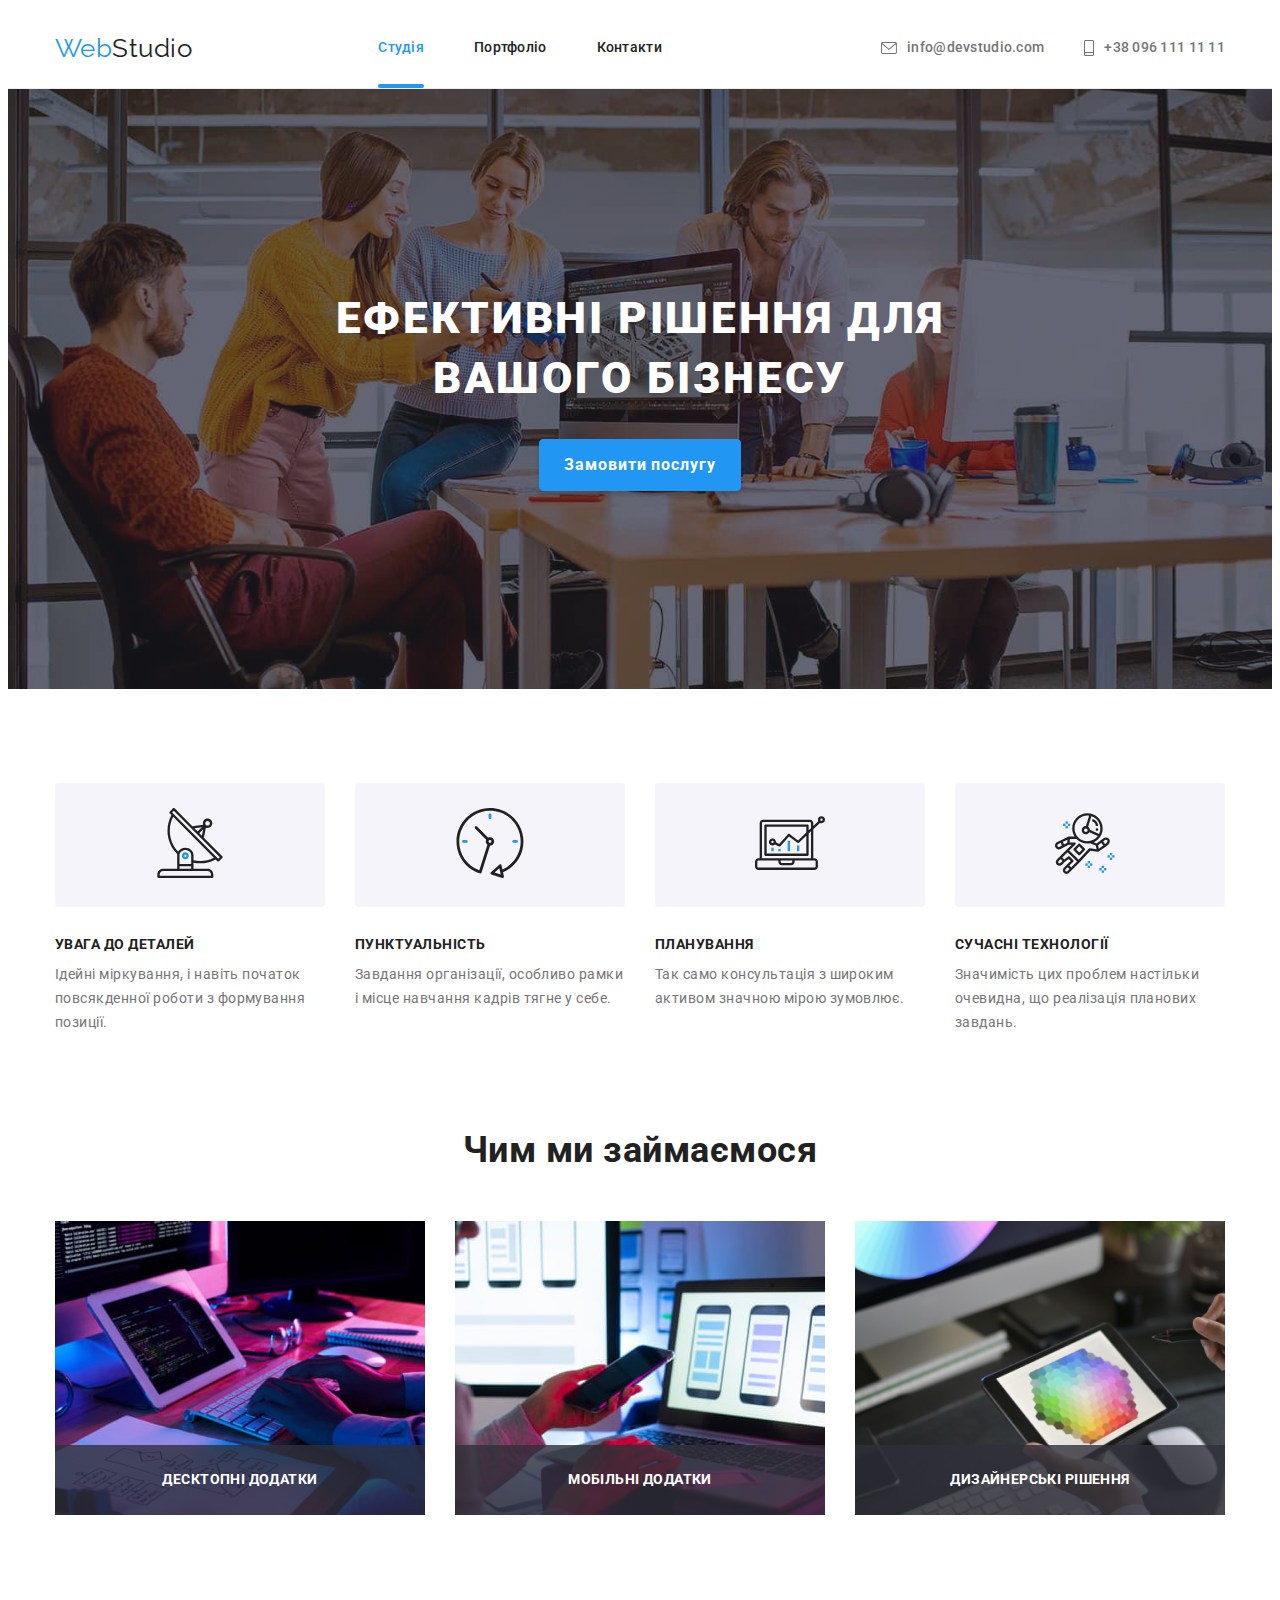
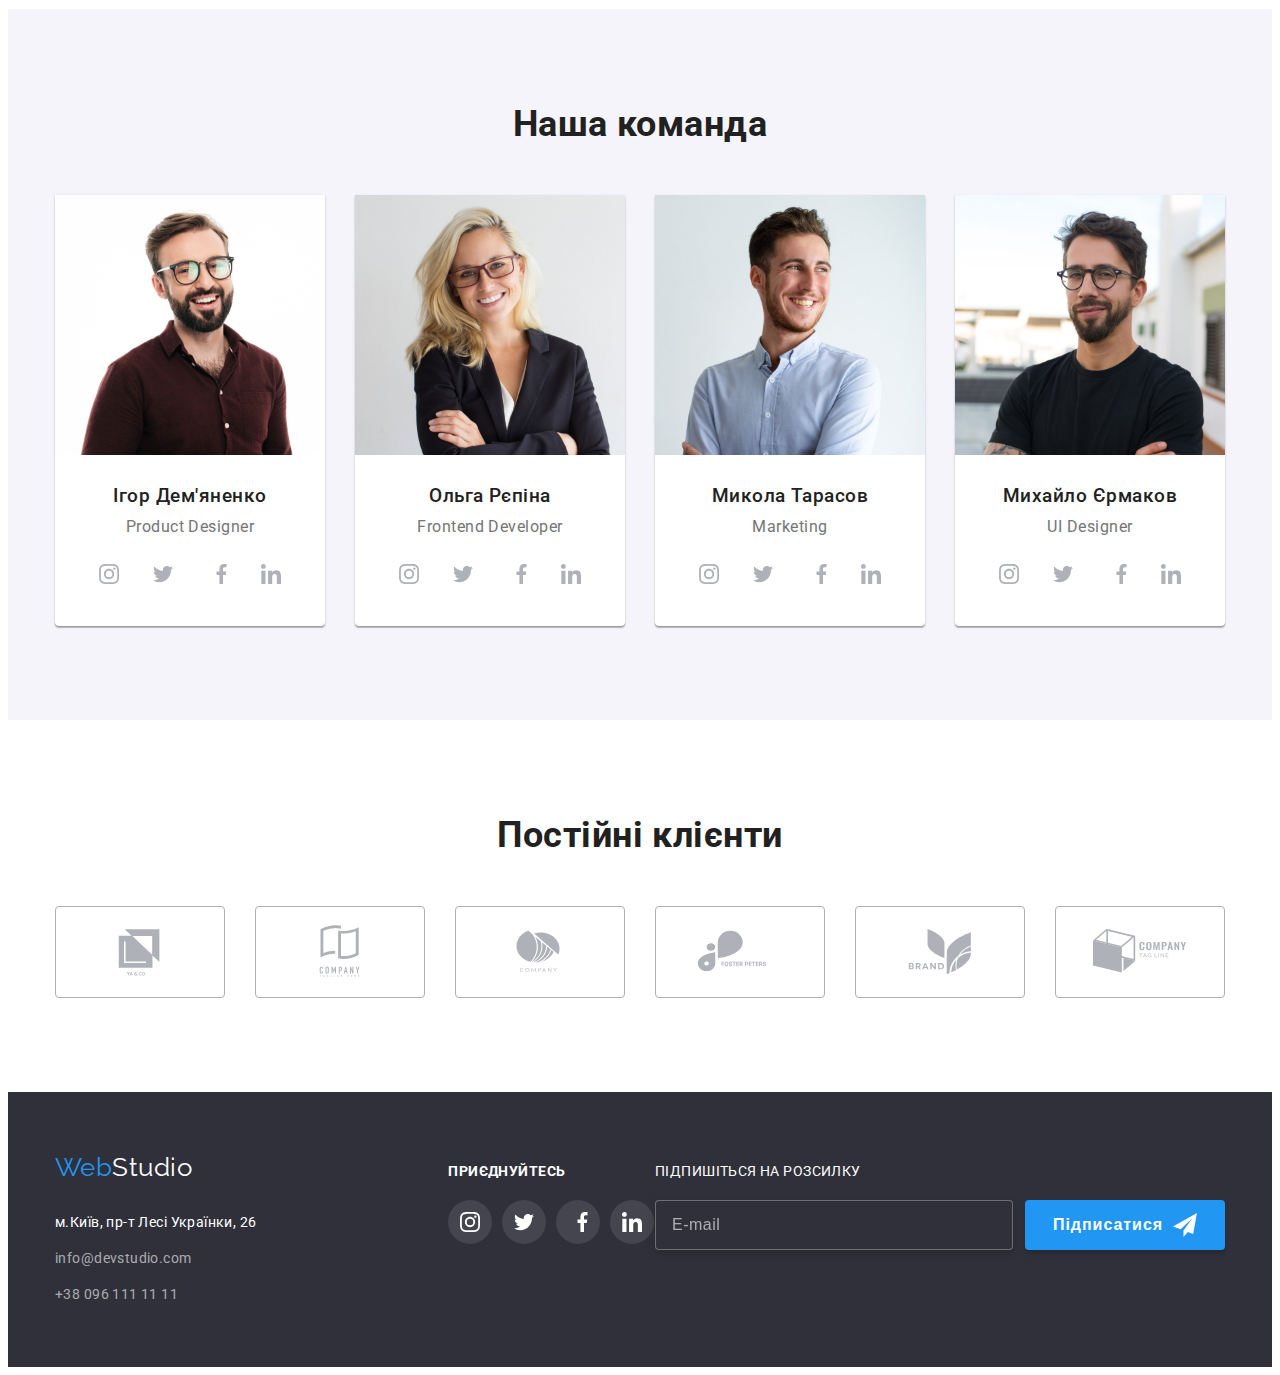
==== commit 93e0174c: "logo-end" ====
--- a/index.html
+++ b/index.html
@@ -329,7 +329,7 @@
     <div class="section section--lower">
         <div class="container container--lower">
             <div class="address-box">
-            <a href=./index.html class="logo">Web<span class="logo__end--white ">Studio</span>
+            <a href=./index.html class="logo">Web<span class="logo logo--white ">Studio</span>
             </a>
             <address class="address">
                 <ul class="address__list list">
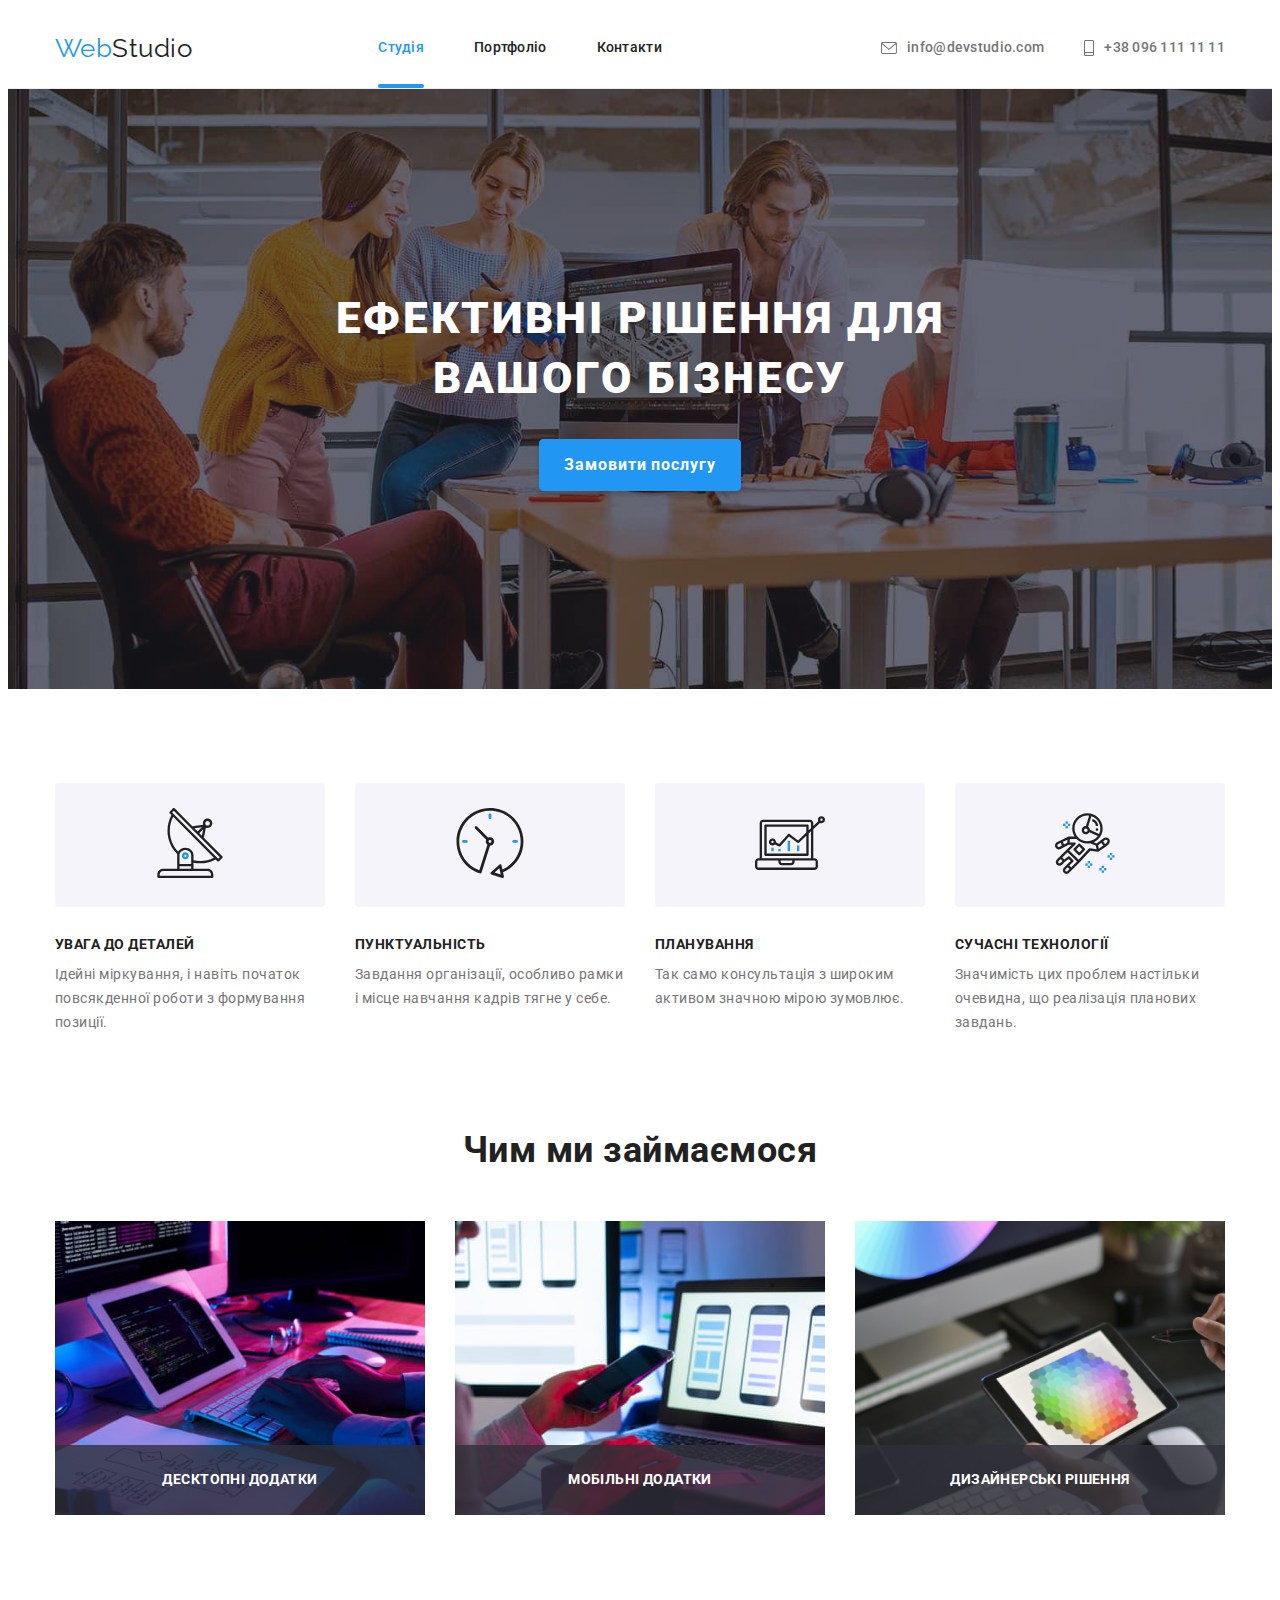
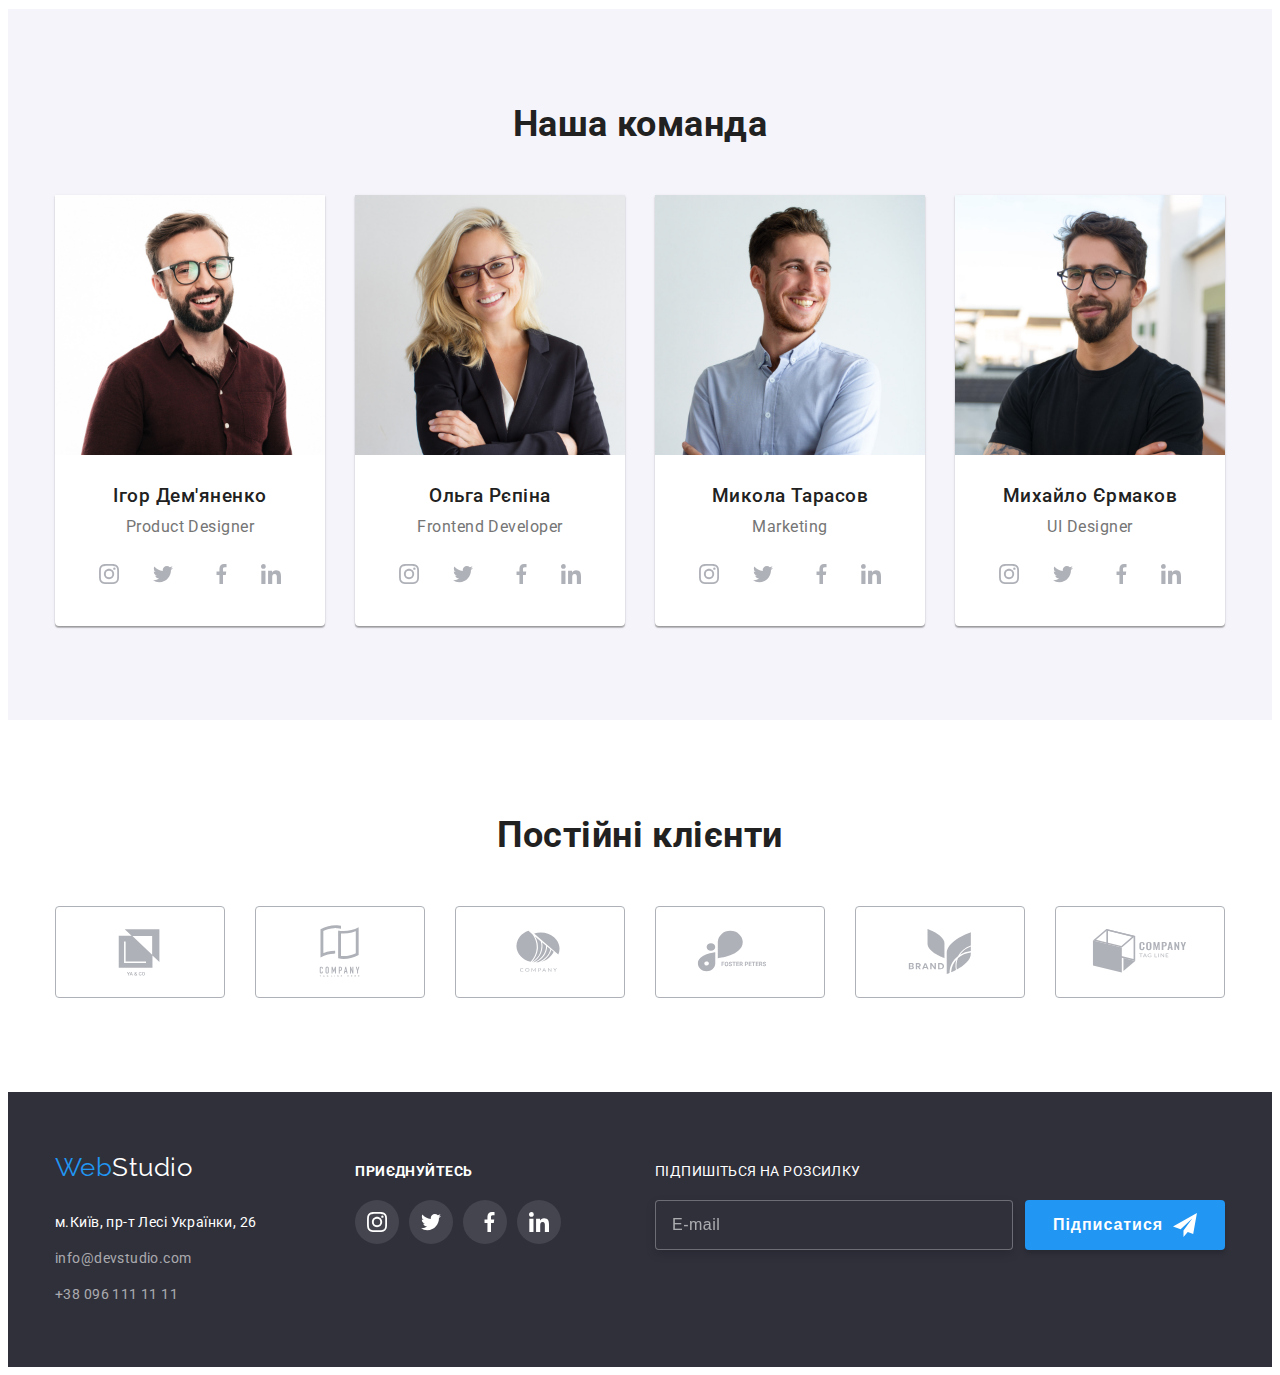
==== commit 3af1f818: "end" ====
--- a/index.html
+++ b/index.html
@@ -21,7 +21,9 @@
         <div class="container">
         <div class="header__field">
         <nav class="header__nav">
+            <div class="logo-box">
             <a href=./index.html class="logo">Web<span class="logo logo--dark">Studio</span></a>
+            </div>
             <ul class="header__menu list">
                 <li class="header__item"><a href="./index.html" class="header__link header__link--current link">Студія</a></li>
                 <li class="header__item"><a href="./portfolio.html" class="header__link link">Портфоліо</a></li>
--- a/css/main.min.css
+++ b/css/main.min.css
@@ -1 +1 @@
-:root{--primary-text-color: #757575;--title-text-color: #212121;--accent-color: #2196f3;--white-color: #ffffff;--primary-bg-color: #f5f5f5;--time-bg-color: #f5f4fa;--hero-bg-color: #2f303a;--accent-bg-color: #188ce8;--border-item-color: #eeeeee;--border-head-color: #ececec;--icon-color: #afb1b8;--icon-close-color: #000000}*,*::before,*::after{-webkit-box-sizing:border-box;box-sizing:border-box}body{color:var(--primary-text-color);background-color:var(--white-color);font-family:Roboto,sans-serif;font-size:16px;letter-spacing:.03em}.img{display:block;max-width:100%;height:auto}.visually-hidden{position:absolute;white-space:nowrap;width:1px;height:1px;overflow:hidden;border:0;padding:0;clip:rect(0 0 0 0);-webkit-clip-path:inset(50%);clip-path:inset(50%);margin:-1px}h1,h2,h3,h4,h5,h6,p{margin:0}.list{list-style:none;padding-left:0;margin:0}.link{text-decoration:none;color:inherit}.address{font-style:normal}.backdrop{position:fixed;top:0;left:0;width:100%;height:100%;background-color:rgba(0,0,0,.2);opacity:1;visibility:visible;-webkit-transition:opacity 250ms cubic-bezier(0.4, 0, 0.2, 1),visibility 250ms cubic-bezier(0.4, 0, 0.2, 1);transition:opacity 250ms cubic-bezier(0.4, 0, 0.2, 1),visibility 250ms cubic-bezier(0.4, 0, 0.2, 1)}.backdrop.is-hidden{opacity:0;visibility:hidden;pointer-events:none}.button{display:inline-block;min-width:67px;padding:6px 22px;border:1px solid rgba(0,0,0,0);border-radius:4px;font-family:inherit;font-weight:500;font-size:inherit;line-height:1.62;text-align:center;cursor:pointer}.contact{display:-webkit-box;display:-ms-flexbox;display:flex;margin-left:auto}.contact__item--right{margin-left:40px}.contact__link{display:-webkit-box;display:-ms-flexbox;display:flex;padding-top:32px;padding-bottom:32px;-webkit-box-align:center;-ms-flex-align:center;align-items:center;color:var(--primary-text-color);font-weight:500;font-size:14px;line-height:1.14;letter-spacing:.02em;-webkit-transition:color 250ms cubic-bezier(0.4, 0, 0.2, 1);transition:color 250ms cubic-bezier(0.4, 0, 0.2, 1)}.contact__link:hover,.contact__link:focus{color:var(--accent-color)}.contact__icon{fill:currentColor;margin-right:10px}.logo{margin-right:93px;color:var(--accent-color);font-family:Raleway,sans-serif;font-size:26px;line-height:1.19;list-style:none;text-decoration:none}.logo--dark{color:var(--title-text-color)}.logo--white{color:var(--white-color)}.modal__container{padding:40px;width:100%;max-width:528px;height:100%;max-height:581px;background-color:var(--white-color);-webkit-transform:scale(1);transform:scale(1);-webkit-transition:-webkit-transform 250ms cubic-bezier(0.4, 0, 0.2, 1);transition:-webkit-transform 250ms cubic-bezier(0.4, 0, 0.2, 1);transition:transform 250ms cubic-bezier(0.4, 0, 0.2, 1);transition:transform 250ms cubic-bezier(0.4, 0, 0.2, 1), -webkit-transform 250ms cubic-bezier(0.4, 0, 0.2, 1)}.backdrop.is-hidden .modal__container{-webkit-transform:scale(0.9);transform:scale(0.9)}.modal{position:relative;display:-webkit-box;display:-ms-flexbox;display:flex;-webkit-box-align:center;-ms-flex-align:center;align-items:center;-webkit-box-pack:center;-ms-flex-pack:center;justify-content:center;padding:20px 0;height:100%}.modal__close{position:absolute;top:8px;right:8px;width:30px;height:30px;padding:6px;display:-webkit-box;display:-ms-flexbox;display:flex;cursor:pointer;border-radius:50%;border:1px solid rgba(0,0,0,.1);background-color:var(--white-color);fill:var(--icon-close-color);-webkit-transition:fill 250ms cubic-bezier(0.4, 0, 0.2, 1);transition:fill 250ms cubic-bezier(0.4, 0, 0.2, 1)}.modal__close:hover{fill:var(--accent-color)}.modal__form-fild{margin-bottom:10px}.modal__title{text-align:center;margin-bottom:12px;font-weight:700;font-size:20px;line-height:1.15;letter-spacing:.03em;color:var(--title-text-color)}.social-box{display:-webkit-box;display:-ms-flexbox;display:flex;padding:16px 32px 0px 32px;gap:10px}.social-box__link{display:-webkit-box;display:-ms-flexbox;display:flex;-webkit-box-align:center;-ms-flex-align:center;align-items:center;-webkit-box-pack:center;-ms-flex-pack:center;justify-content:center;width:44px;height:44px;background-color:var(--white-color);fill:var(--icon-color);border-radius:50%;-webkit-transition:background-color 250ms cubic-bezier(0.4, 0, 0.2, 1),fill 250ms cubic-bezier(0.4, 0, 0.2, 1);transition:background-color 250ms cubic-bezier(0.4, 0, 0.2, 1),fill 250ms cubic-bezier(0.4, 0, 0.2, 1)}.social-box__link:last-child{margin-right:0px}.social-box__link:hover,.social-box__link:focus{background-color:var(--accent-color);fill:var(--white-color)}.social-box__link--dark{fill:var(--white-color);background:rgba(255,255,255,.1)}.social-box__text{margin-bottom:20px;font-weight:700;font-size:14px;line-height:1.14;letter-spacing:.03em;text-transform:uppercase;color:var(--white-color)}.social-box--footer{padding:0}.subscription{margin-left:auto}.subscription__form{display:-webkit-box;display:-ms-flexbox;display:flex;gap:12px}.subscription__button{display:-webkit-box;display:-ms-flexbox;display:flex;-webkit-box-align:center;-ms-flex-align:center;align-items:center;text-align:center;gap:10px;padding:10px 28px;width:200px;height:50px;font-weight:700;font-size:16px;line-height:1.88;letter-spacing:.06em;color:var(--white-color);background-color:var(--accent-color);-webkit-box-shadow:0px 4px 4px rgba(0,0,0,.15);box-shadow:0px 4px 4px rgba(0,0,0,.15);border-radius:4px;border:none;-webkit-transition:background-color 250ms cubic-bezier(0.4, 0, 0.2, 1);transition:background-color 250ms cubic-bezier(0.4, 0, 0.2, 1)}.subscription__button:hover,.subscription__button:focus{background-color:var(--accent-bg-color)}.subscription__icon{fill:currentColor}.subscription__text{margin-bottom:20px;font-size:14px;line-height:1.14;letter-spacing:.03em;text-transform:uppercase;color:var(--white-color)}.subscription__input{padding:15px 16px;height:50px;width:358px;color:var(--white-color);background-color:var(--hero-bg-color);border:1px solid rgba(255,255,255,.3);-webkit-filter:drop-shadow(0px 4px 4px rgba(0, 0, 0, 0.15));filter:drop-shadow(0px 4px 4px rgba(0, 0, 0, 0.15));border-radius:4px;outline:none}.subscription__input::-webkit-input-placeholder{font-size:16px;line-height:1.25;letter-spacing:.03em;color:rgba(255,255,255,.6)}.subscription__input::-moz-placeholder{font-size:16px;line-height:1.25;letter-spacing:.03em;color:rgba(255,255,255,.6)}.subscription__input:-ms-input-placeholder{font-size:16px;line-height:1.25;letter-spacing:.03em;color:rgba(255,255,255,.6)}.subscription__input::-ms-input-placeholder{font-size:16px;line-height:1.25;letter-spacing:.03em;color:rgba(255,255,255,.6)}.subscription__input::placeholder{font-size:16px;line-height:1.25;letter-spacing:.03em;color:rgba(255,255,255,.6)}.container{margin-left:auto;margin-right:auto;padding:0 15px;width:1200px}.container--lower{display:-webkit-box;display:-ms-flexbox;display:flex;-webkit-box-align:baseline;-ms-flex-align:baseline;align-items:baseline}.section{padding:94px 0}.section__title{margin-bottom:50px;color:var(--title-text-color);font-weight:700;font-size:36px;line-height:1.17;text-align:center}.section--top{padding-top:0}.section--gray{background-color:var(--time-bg-color)}.section--lower{padding:60px 0px;background-color:var(--hero-bg-color)}.header{border-bottom:1px solid var(--border-head-color)}.header__field{display:-webkit-box;display:-ms-flexbox;display:flex;-webkit-box-align:center;-ms-flex-align:center;align-items:center}.header__nav{display:-webkit-box;display:-ms-flexbox;display:flex;-webkit-box-align:center;-ms-flex-align:center;align-items:center}.header__menu{display:-webkit-box;display:-ms-flexbox;display:flex}.header__item{position:relative}.header__item:not(:last-child){margin-right:50px}.header__link{display:block;padding-top:32px;padding-bottom:32px;color:var(--title-text-color);font-weight:500;font-size:14px;line-height:1.14;letter-spacing:.02em;-webkit-transition:color 250ms cubic-bezier(0.4, 0, 0.2, 1);transition:color 250ms cubic-bezier(0.4, 0, 0.2, 1)}.header__link:hover,.header__link:focus{color:var(--accent-color)}.header__link--current{color:var(--accent-color)}.header__link--current::after{content:"";position:absolute;bottom:0;left:0;width:100%;height:4px;background:var(--accent-color);border-radius:2px}.hero{max-width:1600px;height:600px;margin-left:auto;margin-right:auto;padding-top:200px;padding-bottom:200px;text-align:center;background-color:var(--hero-bg-color);background-image:-webkit-gradient(linear, left top, right top, from(rgba(47, 48, 58, 0.4)), to(rgba(47, 48, 58, 0.4))),url(../images/img18.jpg);background-image:linear-gradient(to right, rgba(47, 48, 58, 0.4), rgba(47, 48, 58, 0.4)),url(../images/img18.jpg);background-repeat:no-repeat;background-position:center;background-size:cover}.hero__title{max-width:696px;margin-left:auto;margin-right:auto;margin-bottom:30px;color:var(--white-color);font-weight:900;font-size:44px;line-height:1.36;letter-spacing:.06em;text-transform:uppercase}.hero__button{padding:10px 24px;display:inline-block;font-weight:700;line-height:1.87;-webkit-box-align:center;-ms-flex-align:center;align-items:center;text-align:center;letter-spacing:.06em;border-color:var(--accent-color);color:var(--white-color);background-color:var(--accent-color);-webkit-box-shadow:0px 4px 4px rgba(0,0,0,.15);box-shadow:0px 4px 4px rgba(0,0,0,.15);-webkit-transition:background-color 250ms cubic-bezier(0.4, 0, 0.2, 1);transition:background-color 250ms cubic-bezier(0.4, 0, 0.2, 1)}.hero__button:hover,.hero__button:focus{background-color:var(--accent-bg-color)}.feature{display:-webkit-box;display:-ms-flexbox;display:flex;padding:0}.feature__item{-ms-flex-preferred-size:270px;flex-basis:270px;margin-right:30px}.feature__item:last-child{margin-right:0}.feature__title{margin-bottom:10px;color:var(--title-text-color);font-weight:700;font-size:14px;line-height:1.14;text-transform:uppercase}.feature__text{margin-bottom:0;font-size:14px;line-height:1.71}.feature__box-icon{padding:25px 100px;margin-bottom:30px;background:var(--time-bg-color);border-radius:4px}.description{display:-webkit-box;display:-ms-flexbox;display:flex}.description__item{position:relative}.description__item:not(:last-child){margin-right:30px}.description__text{position:absolute;bottom:0;width:100%;padding-top:27px;padding-bottom:27px;font-weight:700;font-size:14px;line-height:1.14;letter-spacing:.03em;text-align:center;text-transform:uppercase;color:var(--white-color);background:rgba(47,48,58,.8)}.team{display:-webkit-box;display:-ms-flexbox;display:flex}.team__item+.team__item{margin-left:30px}.team__item{-webkit-box-shadow:0px 1px 3px rgba(0,0,0,.12),0px 1px 1px rgba(0,0,0,.14),0px 2px 1px rgba(0,0,0,.2);box-shadow:0px 1px 3px rgba(0,0,0,.12),0px 1px 1px rgba(0,0,0,.14),0px 2px 1px rgba(0,0,0,.2);border-radius:0px 0px 4px 4px;background-color:var(--white-color)}.team .team-card{padding-bottom:30px}.team .team-card__img{margin-bottom:30px}.team .team-card__title{margin-bottom:10px;color:var(--title-text-color);font-weight:500;line-height:1.19;text-align:center}.team .team-card__text{margin-bottom:0;line-height:1.19;text-align:center}.client{display:-webkit-box;display:-ms-flexbox;display:flex;-webkit-box-align:center;-ms-flex-align:center;align-items:center;-webkit-box-pack:center;-ms-flex-pack:center;justify-content:center;gap:30px}.client__icon{fill:currentColor}.client__link{display:-webkit-box;display:-ms-flexbox;display:flex;-webkit-box-align:center;-ms-flex-align:center;align-items:center;-webkit-box-pack:center;-ms-flex-pack:center;justify-content:center;width:170px;height:92px;border-radius:4px;border:1px solid var(--icon-color);color:var(--icon-color);-webkit-transition:border 250ms cubic-bezier(0.4, 0, 0.2, 1),color 250ms cubic-bezier(0.4, 0, 0.2, 1);transition:border 250ms cubic-bezier(0.4, 0, 0.2, 1),color 250ms cubic-bezier(0.4, 0, 0.2, 1)}.client__link:hover,.client__link:focus{border:1px solid var(--accent-color);color:var(--accent-color)}.filter{display:-webkit-box;display:-ms-flexbox;display:flex;-webkit-box-pack:center;-ms-flex-pack:center;justify-content:center;margin-bottom:56px}.filter__item{margin-left:8px}.filter__button{color:var(--title-text-color);background-color:var(--time-bg-color);-webkit-box-shadow:none;box-shadow:none;-webkit-transition:color 250ms cubic-bezier(0.4, 0, 0.2, 1),background-color 250ms cubic-bezier(0.4, 0, 0.2, 1),-webkit-box-shadow 250ms cubic-bezier(0.4, 0, 0.2, 1);transition:color 250ms cubic-bezier(0.4, 0, 0.2, 1),background-color 250ms cubic-bezier(0.4, 0, 0.2, 1),-webkit-box-shadow 250ms cubic-bezier(0.4, 0, 0.2, 1);transition:box-shadow 250ms cubic-bezier(0.4, 0, 0.2, 1),color 250ms cubic-bezier(0.4, 0, 0.2, 1),background-color 250ms cubic-bezier(0.4, 0, 0.2, 1);transition:box-shadow 250ms cubic-bezier(0.4, 0, 0.2, 1),color 250ms cubic-bezier(0.4, 0, 0.2, 1),background-color 250ms cubic-bezier(0.4, 0, 0.2, 1),-webkit-box-shadow 250ms cubic-bezier(0.4, 0, 0.2, 1)}.filter__button:hover,.filter__button:focus{color:var(--white-color);background-color:var(--accent-bg-color);-webkit-box-shadow:0px 3px 1px rgba(0,0,0,.1),0px 1px 2px rgba(0,0,0,.08),0px 2px 2px rgba(0,0,0,.12);box-shadow:0px 3px 1px rgba(0,0,0,.1),0px 1px 2px rgba(0,0,0,.08),0px 2px 2px rgba(0,0,0,.12)}.works{display:-webkit-box;display:-ms-flexbox;display:flex;-ms-flex-wrap:wrap;flex-wrap:wrap}.work{display:-webkit-box;display:-ms-flexbox;display:flex;-webkit-box-pack:column;-ms-flex-pack:column;justify-content:column;width:370px;margin-right:30px;margin-bottom:30px}.work:nth-child(3n){margin-right:0px}.work:nth-last-child(-n+3){margin-bottom:0px}.work__link{-webkit-box-shadow:none;box-shadow:none;-webkit-transition:-webkit-box-shadow 250ms cubic-bezier(0.4, 0, 0.2, 1);transition:-webkit-box-shadow 250ms cubic-bezier(0.4, 0, 0.2, 1);transition:box-shadow 250ms cubic-bezier(0.4, 0, 0.2, 1);transition:box-shadow 250ms cubic-bezier(0.4, 0, 0.2, 1), -webkit-box-shadow 250ms cubic-bezier(0.4, 0, 0.2, 1)}.work__link:hover,.work__link:focus{-webkit-box-shadow:0px 1px 1px rgba(0,0,0,.12),0px 4px 4px rgba(0,0,0,.06),1px 4px 6px rgba(0,0,0,.16);box-shadow:0px 1px 1px rgba(0,0,0,.12),0px 4px 4px rgba(0,0,0,.06),1px 4px 6px rgba(0,0,0,.16)}.work__link:hover .work-thumb__overlay,.work__link:focus .work-thumb__overlay{-webkit-transform:translateY(0);transform:translateY(0)}.work-card{padding:20px 24px;border:1px solid var(--border-item-color);border-top:none}.work-card__title{margin-bottom:4px;color:var(--title-text-color);font-weight:700;font-size:18px;line-height:2;letter-spacing:.06em}.work-card__text{margin-bottom:0;color:var(--primary-text-color);line-height:1.88}.work-thumb{position:relative;overflow:hidden}.work-thumb__overlay{position:absolute;width:100%;height:100%;top:0;left:0;-webkit-transform:translateY(100%);transform:translateY(100%);-webkit-transition:-webkit-transform 250ms cubic-bezier(0.4, 0, 0.2, 1);transition:-webkit-transform 250ms cubic-bezier(0.4, 0, 0.2, 1);transition:transform 250ms cubic-bezier(0.4, 0, 0.2, 1);transition:transform 250ms cubic-bezier(0.4, 0, 0.2, 1), -webkit-transform 250ms cubic-bezier(0.4, 0, 0.2, 1);padding:63px 27px;font-size:18px;line-height:1.56;letter-spacing:.03em;color:var(--white-color);background:rgba(33,150,243,.9)}.address-box{margin-right:70px}.address{padding-top:28px}.address__link{color:rgba(255,255,255,.6);font-size:14px;line-height:1.71;letter-spacing:.03em;-webkit-transition:color 250ms cubic-bezier(0.4, 0, 0.2, 1);transition:color 250ms cubic-bezier(0.4, 0, 0.2, 1)}.address__link:hover,.address__link:focus{color:var(--accent-color)}.address__link--map{display:inline-block;color:var(--white-color)}.address__item{margin-bottom:12px}.address__item:last-child{margin-bottom:0px}.form-fild__label{color:var(--primary-text-color);margin-bottom:4px;font-weight:400;font-size:12px;line-height:1.17;letter-spacing:.01em}.form-fild__input{padding:0 12px 0 42px;height:40px;width:100%;border:1px solid rgba(33,33,33,.2);border-radius:4px;outline:none}.form-fild__input:focus{border-color:var(--accent-color)}.form-fild__control{position:relative}.form-fild__icon{position:absolute;top:50%;left:12px;-webkit-transform:translateY(-50%);transform:translateY(-50%)}.form-fild__input:focus+.form-fild__icon{fill:var(--accent-color)}.form-fild__textarea{padding:12px 16px;height:120px;width:100%;margin-bottom:20px;border:1px solid rgba(33,33,33,.2);border-radius:4px;outline:none}.form-fild__textarea:focus{border-color:var(--accent-color)}.form-fild__textarea::-webkit-input-placeholder{font-size:12px;line-height:1.17;letter-spacing:.01em;color:rgba(117,117,117,.5)}.form-fild__textarea::-moz-placeholder{font-size:12px;line-height:1.17;letter-spacing:.01em;color:rgba(117,117,117,.5)}.form-fild__textarea:-ms-input-placeholder{font-size:12px;line-height:1.17;letter-spacing:.01em;color:rgba(117,117,117,.5)}.form-fild__textarea::-ms-input-placeholder{font-size:12px;line-height:1.17;letter-spacing:.01em;color:rgba(117,117,117,.5)}.form-fild__textarea::placeholder{font-size:12px;line-height:1.17;letter-spacing:.01em;color:rgba(117,117,117,.5)}.checkbox__label{position:relative;padding-left:24px;font-size:14px;line-height:1.71;letter-spacing:.03em}.checkbox__input{-webkit-appearance:none;-moz-appearance:none;appearance:none}.checkbox__icon{position:absolute;margin:4px 8px 0 0;width:16px;height:15px;fill:rgba(0,0,0,0);background-color:var(--white-color);border:var(--title-text-color) solid 2px;border-radius:2px;-webkit-transition:border-color 250ms cubic-bezier(0.4, 0, 0.2, 1),background-color 250ms cubic-bezier(0.4, 0, 0.2, 1),fill 250ms cubic-bezier(0.4, 0, 0.2, 1);transition:border-color 250ms cubic-bezier(0.4, 0, 0.2, 1),background-color 250ms cubic-bezier(0.4, 0, 0.2, 1),fill 250ms cubic-bezier(0.4, 0, 0.2, 1)}.checkbox__input:checked+.checkbox__icon{fill:var(--white-color);background-color:var(--accent-color);border-color:var(--accent-color)}.checkbox__link{color:var(--accent-color);-webkit-text-decoration-skip-ink:none;text-decoration-skip-ink:none}.checkbox__submit{margin-top:30px}.submit{display:-webkit-box;display:-ms-flexbox;display:flex;margin:0 auto;padding:10px 52px;-webkit-box-align:center;-ms-flex-align:center;align-items:center;-webkit-box-pack:center;-ms-flex-pack:center;justify-content:center;text-align:center;width:200px;height:50px;font-weight:700;font-size:16px;line-height:1.88;letter-spacing:.06em;border-color:var(--accent-color);color:var(--white-color);background-color:var(--accent-bg-color);cursor:pointer;-webkit-box-shadow:0px 4px 4px rgba(0,0,0,.15);box-shadow:0px 4px 4px rgba(0,0,0,.15);border-radius:4px;-webkit-transition:background-color 250ms cubic-bezier(0.4, 0, 0.2, 1);transition:background-color 250ms cubic-bezier(0.4, 0, 0.2, 1)}.submit:hover{background:var(--accent-color)}/*# sourceMappingURL=main.min.css.map */+:root{--primary-text-color: #757575;--title-text-color: #212121;--accent-color: #2196f3;--white-color: #ffffff;--primary-bg-color: #f5f5f5;--time-bg-color: #f5f4fa;--hero-bg-color: #2f303a;--accent-bg-color: #188ce8;--border-item-color: #eeeeee;--border-head-color: #ececec;--icon-color: #afb1b8;--icon-close-color: #000000}*,*::before,*::after{-webkit-box-sizing:border-box;box-sizing:border-box}body{color:var(--primary-text-color);background-color:var(--white-color);font-family:Roboto,sans-serif;font-size:16px;letter-spacing:.03em}.img{display:block;max-width:100%;height:auto}.visually-hidden{position:absolute;white-space:nowrap;width:1px;height:1px;overflow:hidden;border:0;padding:0;clip:rect(0 0 0 0);-webkit-clip-path:inset(50%);clip-path:inset(50%);margin:-1px}h1,h2,h3,h4,h5,h6,p{margin:0}.list{list-style:none;padding-left:0;margin:0}.link{text-decoration:none;color:inherit}.address{font-style:normal}.backdrop{position:fixed;top:0;left:0;width:100%;height:100%;background-color:rgba(0,0,0,.2);opacity:1;visibility:visible;-webkit-transition:opacity 250ms cubic-bezier(0.4, 0, 0.2, 1),visibility 250ms cubic-bezier(0.4, 0, 0.2, 1);transition:opacity 250ms cubic-bezier(0.4, 0, 0.2, 1),visibility 250ms cubic-bezier(0.4, 0, 0.2, 1)}.backdrop.is-hidden{opacity:0;visibility:hidden;pointer-events:none}.button{display:inline-block;min-width:67px;padding:6px 22px;border:1px solid rgba(0,0,0,0);border-radius:4px;font-family:inherit;font-weight:500;font-size:inherit;line-height:1.62;text-align:center;cursor:pointer}.contact{display:-webkit-box;display:-ms-flexbox;display:flex;margin-left:auto}.contact__item--right{margin-left:40px}.contact__link{display:-webkit-box;display:-ms-flexbox;display:flex;padding-top:32px;padding-bottom:32px;-webkit-box-align:center;-ms-flex-align:center;align-items:center;color:var(--primary-text-color);font-weight:500;font-size:14px;line-height:1.14;letter-spacing:.02em;-webkit-transition:color 250ms cubic-bezier(0.4, 0, 0.2, 1);transition:color 250ms cubic-bezier(0.4, 0, 0.2, 1)}.contact__link:hover,.contact__link:focus{color:var(--accent-color)}.contact__icon{fill:currentColor;margin-right:10px}.logo{margin-right:93px;color:var(--accent-color);font-family:Raleway,sans-serif;font-size:26px;line-height:1.19;list-style:none;text-decoration:none}.logo--dark{color:var(--title-text-color)}.logo--white{color:var(--white-color);margin-right:0}.modal__container{padding:40px;width:100%;max-width:528px;height:100%;max-height:581px;background-color:var(--white-color);-webkit-transform:scale(1);transform:scale(1);-webkit-transition:-webkit-transform 250ms cubic-bezier(0.4, 0, 0.2, 1);transition:-webkit-transform 250ms cubic-bezier(0.4, 0, 0.2, 1);transition:transform 250ms cubic-bezier(0.4, 0, 0.2, 1);transition:transform 250ms cubic-bezier(0.4, 0, 0.2, 1), -webkit-transform 250ms cubic-bezier(0.4, 0, 0.2, 1)}.backdrop.is-hidden .modal__container{-webkit-transform:scale(0.9);transform:scale(0.9)}.modal{position:relative;display:-webkit-box;display:-ms-flexbox;display:flex;-webkit-box-align:center;-ms-flex-align:center;align-items:center;-webkit-box-pack:center;-ms-flex-pack:center;justify-content:center;padding:20px 0;height:100%}.modal__close{position:absolute;top:8px;right:8px;width:30px;height:30px;padding:6px;display:-webkit-box;display:-ms-flexbox;display:flex;cursor:pointer;border-radius:50%;border:1px solid rgba(0,0,0,.1);background-color:var(--white-color);fill:var(--icon-close-color);-webkit-transition:fill 250ms cubic-bezier(0.4, 0, 0.2, 1);transition:fill 250ms cubic-bezier(0.4, 0, 0.2, 1)}.modal__close:hover{fill:var(--accent-color)}.modal__form-fild{margin-bottom:10px}.modal__title{text-align:center;margin-bottom:12px;font-weight:700;font-size:20px;line-height:1.15;letter-spacing:.03em;color:var(--title-text-color)}.social-box{display:-webkit-box;display:-ms-flexbox;display:flex;padding:16px 32px 0px 32px;gap:10px}.social-box__link{display:-webkit-box;display:-ms-flexbox;display:flex;-webkit-box-align:center;-ms-flex-align:center;align-items:center;-webkit-box-pack:center;-ms-flex-pack:center;justify-content:center;width:44px;height:44px;background-color:var(--white-color);fill:var(--icon-color);border-radius:50%;-webkit-transition:background-color 250ms cubic-bezier(0.4, 0, 0.2, 1),fill 250ms cubic-bezier(0.4, 0, 0.2, 1);transition:background-color 250ms cubic-bezier(0.4, 0, 0.2, 1),fill 250ms cubic-bezier(0.4, 0, 0.2, 1)}.social-box__link:last-child{margin-right:0px}.social-box__link:hover,.social-box__link:focus{background-color:var(--accent-color);fill:var(--white-color)}.social-box__link--dark{fill:var(--white-color);background:rgba(255,255,255,.1)}.social-box__text{margin-bottom:20px;font-weight:700;font-size:14px;line-height:1.14;letter-spacing:.03em;text-transform:uppercase;color:var(--white-color)}.social-box--footer{padding:0}.subscription{margin-left:auto}.subscription__form{display:-webkit-box;display:-ms-flexbox;display:flex;gap:12px}.subscription__button{display:-webkit-box;display:-ms-flexbox;display:flex;-webkit-box-align:center;-ms-flex-align:center;align-items:center;text-align:center;gap:10px;padding:10px 28px;width:200px;height:50px;font-weight:700;font-size:16px;line-height:1.88;letter-spacing:.06em;color:var(--white-color);background-color:var(--accent-color);-webkit-box-shadow:0px 4px 4px rgba(0,0,0,.15);box-shadow:0px 4px 4px rgba(0,0,0,.15);border-radius:4px;border:none;-webkit-transition:background-color 250ms cubic-bezier(0.4, 0, 0.2, 1);transition:background-color 250ms cubic-bezier(0.4, 0, 0.2, 1)}.subscription__button:hover,.subscription__button:focus{background-color:var(--accent-bg-color)}.subscription__icon{fill:currentColor}.subscription__text{margin-bottom:20px;font-size:14px;line-height:1.14;letter-spacing:.03em;text-transform:uppercase;color:var(--white-color)}.subscription__input{padding:15px 16px;height:50px;width:358px;color:var(--white-color);background-color:var(--hero-bg-color);border:1px solid rgba(255,255,255,.3);-webkit-filter:drop-shadow(0px 4px 4px rgba(0, 0, 0, 0.15));filter:drop-shadow(0px 4px 4px rgba(0, 0, 0, 0.15));border-radius:4px;outline:none}.subscription__input::-webkit-input-placeholder{font-size:16px;line-height:1.25;letter-spacing:.03em;color:rgba(255,255,255,.6)}.subscription__input::-moz-placeholder{font-size:16px;line-height:1.25;letter-spacing:.03em;color:rgba(255,255,255,.6)}.subscription__input:-ms-input-placeholder{font-size:16px;line-height:1.25;letter-spacing:.03em;color:rgba(255,255,255,.6)}.subscription__input::-ms-input-placeholder{font-size:16px;line-height:1.25;letter-spacing:.03em;color:rgba(255,255,255,.6)}.subscription__input::placeholder{font-size:16px;line-height:1.25;letter-spacing:.03em;color:rgba(255,255,255,.6)}.container{margin-left:auto;margin-right:auto;padding:0 15px;width:1200px}.container--lower{display:-webkit-box;display:-ms-flexbox;display:flex;-webkit-box-align:baseline;-ms-flex-align:baseline;align-items:baseline}.section{padding:94px 0}.section__title{margin-bottom:50px;color:var(--title-text-color);font-weight:700;font-size:36px;line-height:1.17;text-align:center}.section--top{padding-top:0}.section--gray{background-color:var(--time-bg-color)}.section--lower{padding:60px 0px;background-color:var(--hero-bg-color)}.header{border-bottom:1px solid var(--border-head-color)}.header__field{display:-webkit-box;display:-ms-flexbox;display:flex;-webkit-box-align:center;-ms-flex-align:center;align-items:center}.header__nav{display:-webkit-box;display:-ms-flexbox;display:flex;-webkit-box-align:center;-ms-flex-align:center;align-items:center}.header__menu{display:-webkit-box;display:-ms-flexbox;display:flex}.header__item{position:relative}.header__item:not(:last-child){margin-right:50px}.header__link{display:block;padding-top:32px;padding-bottom:32px;color:var(--title-text-color);font-weight:500;font-size:14px;line-height:1.14;letter-spacing:.02em;-webkit-transition:color 250ms cubic-bezier(0.4, 0, 0.2, 1);transition:color 250ms cubic-bezier(0.4, 0, 0.2, 1)}.header__link:hover,.header__link:focus{color:var(--accent-color)}.header__link--current{color:var(--accent-color)}.header__link--current::after{content:"";position:absolute;bottom:0;left:0;width:100%;height:4px;background:var(--accent-color);border-radius:2px}.hero{max-width:1600px;height:600px;margin-left:auto;margin-right:auto;padding-top:200px;padding-bottom:200px;text-align:center;background-color:var(--hero-bg-color);background-image:-webkit-gradient(linear, left top, right top, from(rgba(47, 48, 58, 0.4)), to(rgba(47, 48, 58, 0.4))),url(../images/img18.jpg);background-image:linear-gradient(to right, rgba(47, 48, 58, 0.4), rgba(47, 48, 58, 0.4)),url(../images/img18.jpg);background-repeat:no-repeat;background-position:center;background-size:cover}.hero__title{max-width:696px;margin-left:auto;margin-right:auto;margin-bottom:30px;color:var(--white-color);font-weight:900;font-size:44px;line-height:1.36;letter-spacing:.06em;text-transform:uppercase}.hero__button{padding:10px 24px;display:inline-block;font-weight:700;line-height:1.87;-webkit-box-align:center;-ms-flex-align:center;align-items:center;text-align:center;letter-spacing:.06em;border-color:var(--accent-color);color:var(--white-color);background-color:var(--accent-color);-webkit-box-shadow:0px 4px 4px rgba(0,0,0,.15);box-shadow:0px 4px 4px rgba(0,0,0,.15);-webkit-transition:background-color 250ms cubic-bezier(0.4, 0, 0.2, 1);transition:background-color 250ms cubic-bezier(0.4, 0, 0.2, 1)}.hero__button:hover,.hero__button:focus{background-color:var(--accent-bg-color)}.feature{display:-webkit-box;display:-ms-flexbox;display:flex;padding:0}.feature__item{-ms-flex-preferred-size:270px;flex-basis:270px;margin-right:30px}.feature__item:last-child{margin-right:0}.feature__title{margin-bottom:10px;color:var(--title-text-color);font-weight:700;font-size:14px;line-height:1.14;text-transform:uppercase}.feature__text{margin-bottom:0;font-size:14px;line-height:1.71}.feature__box-icon{padding:25px 100px;margin-bottom:30px;background:var(--time-bg-color);border-radius:4px}.description{display:-webkit-box;display:-ms-flexbox;display:flex}.description__item{position:relative}.description__item:not(:last-child){margin-right:30px}.description__text{position:absolute;bottom:0;width:100%;padding-top:27px;padding-bottom:27px;font-weight:700;font-size:14px;line-height:1.14;letter-spacing:.03em;text-align:center;text-transform:uppercase;color:var(--white-color);background:rgba(47,48,58,.8)}.team{display:-webkit-box;display:-ms-flexbox;display:flex}.team__item+.team__item{margin-left:30px}.team__item{-webkit-box-shadow:0px 1px 3px rgba(0,0,0,.12),0px 1px 1px rgba(0,0,0,.14),0px 2px 1px rgba(0,0,0,.2);box-shadow:0px 1px 3px rgba(0,0,0,.12),0px 1px 1px rgba(0,0,0,.14),0px 2px 1px rgba(0,0,0,.2);border-radius:0px 0px 4px 4px;background-color:var(--white-color)}.team .team-card{padding-bottom:30px}.team .team-card__img{margin-bottom:30px}.team .team-card__title{margin-bottom:10px;color:var(--title-text-color);font-weight:500;line-height:1.19;text-align:center}.team .team-card__text{margin-bottom:0;line-height:1.19;text-align:center}.client{display:-webkit-box;display:-ms-flexbox;display:flex;-webkit-box-align:center;-ms-flex-align:center;align-items:center;-webkit-box-pack:center;-ms-flex-pack:center;justify-content:center;gap:30px}.client__icon{fill:currentColor}.client__link{display:-webkit-box;display:-ms-flexbox;display:flex;-webkit-box-align:center;-ms-flex-align:center;align-items:center;-webkit-box-pack:center;-ms-flex-pack:center;justify-content:center;width:170px;height:92px;border-radius:4px;border:1px solid var(--icon-color);color:var(--icon-color);-webkit-transition:border 250ms cubic-bezier(0.4, 0, 0.2, 1),color 250ms cubic-bezier(0.4, 0, 0.2, 1);transition:border 250ms cubic-bezier(0.4, 0, 0.2, 1),color 250ms cubic-bezier(0.4, 0, 0.2, 1)}.client__link:hover,.client__link:focus{border:1px solid var(--accent-color);color:var(--accent-color)}.filter{display:-webkit-box;display:-ms-flexbox;display:flex;-webkit-box-pack:center;-ms-flex-pack:center;justify-content:center;margin-bottom:56px}.filter__item{margin-left:8px}.filter__button{color:var(--title-text-color);background-color:var(--time-bg-color);-webkit-box-shadow:none;box-shadow:none;-webkit-transition:color 250ms cubic-bezier(0.4, 0, 0.2, 1),background-color 250ms cubic-bezier(0.4, 0, 0.2, 1),-webkit-box-shadow 250ms cubic-bezier(0.4, 0, 0.2, 1);transition:color 250ms cubic-bezier(0.4, 0, 0.2, 1),background-color 250ms cubic-bezier(0.4, 0, 0.2, 1),-webkit-box-shadow 250ms cubic-bezier(0.4, 0, 0.2, 1);transition:box-shadow 250ms cubic-bezier(0.4, 0, 0.2, 1),color 250ms cubic-bezier(0.4, 0, 0.2, 1),background-color 250ms cubic-bezier(0.4, 0, 0.2, 1);transition:box-shadow 250ms cubic-bezier(0.4, 0, 0.2, 1),color 250ms cubic-bezier(0.4, 0, 0.2, 1),background-color 250ms cubic-bezier(0.4, 0, 0.2, 1),-webkit-box-shadow 250ms cubic-bezier(0.4, 0, 0.2, 1)}.filter__button:hover,.filter__button:focus{color:var(--white-color);background-color:var(--accent-bg-color);-webkit-box-shadow:0px 3px 1px rgba(0,0,0,.1),0px 1px 2px rgba(0,0,0,.08),0px 2px 2px rgba(0,0,0,.12);box-shadow:0px 3px 1px rgba(0,0,0,.1),0px 1px 2px rgba(0,0,0,.08),0px 2px 2px rgba(0,0,0,.12)}.works{display:-webkit-box;display:-ms-flexbox;display:flex;-ms-flex-wrap:wrap;flex-wrap:wrap}.work{display:-webkit-box;display:-ms-flexbox;display:flex;-webkit-box-pack:column;-ms-flex-pack:column;justify-content:column;width:370px;margin-right:30px;margin-bottom:30px}.work:nth-child(3n){margin-right:0px}.work:nth-last-child(-n+3){margin-bottom:0px}.work__link{-webkit-box-shadow:none;box-shadow:none;-webkit-transition:-webkit-box-shadow 250ms cubic-bezier(0.4, 0, 0.2, 1);transition:-webkit-box-shadow 250ms cubic-bezier(0.4, 0, 0.2, 1);transition:box-shadow 250ms cubic-bezier(0.4, 0, 0.2, 1);transition:box-shadow 250ms cubic-bezier(0.4, 0, 0.2, 1), -webkit-box-shadow 250ms cubic-bezier(0.4, 0, 0.2, 1)}.work__link:hover,.work__link:focus{-webkit-box-shadow:0px 1px 1px rgba(0,0,0,.12),0px 4px 4px rgba(0,0,0,.06),1px 4px 6px rgba(0,0,0,.16);box-shadow:0px 1px 1px rgba(0,0,0,.12),0px 4px 4px rgba(0,0,0,.06),1px 4px 6px rgba(0,0,0,.16)}.work__link:hover .work-thumb__overlay,.work__link:focus .work-thumb__overlay{-webkit-transform:translateY(0);transform:translateY(0)}.work-card{padding:20px 24px;border:1px solid var(--border-item-color);border-top:none}.work-card__title{margin-bottom:4px;color:var(--title-text-color);font-weight:700;font-size:18px;line-height:2;letter-spacing:.06em}.work-card__text{margin-bottom:0;color:var(--primary-text-color);line-height:1.88}.work-thumb{position:relative;overflow:hidden}.work-thumb__overlay{position:absolute;width:100%;height:100%;top:0;left:0;-webkit-transform:translateY(100%);transform:translateY(100%);-webkit-transition:-webkit-transform 250ms cubic-bezier(0.4, 0, 0.2, 1);transition:-webkit-transform 250ms cubic-bezier(0.4, 0, 0.2, 1);transition:transform 250ms cubic-bezier(0.4, 0, 0.2, 1);transition:transform 250ms cubic-bezier(0.4, 0, 0.2, 1), -webkit-transform 250ms cubic-bezier(0.4, 0, 0.2, 1);padding:63px 27px;font-size:18px;line-height:1.56;letter-spacing:.03em;color:var(--white-color);background:rgba(33,150,243,.9)}.address-box{margin-right:70px}.address{padding-top:28px}.address__link{color:rgba(255,255,255,.6);font-size:14px;line-height:1.71;letter-spacing:.03em;-webkit-transition:color 250ms cubic-bezier(0.4, 0, 0.2, 1);transition:color 250ms cubic-bezier(0.4, 0, 0.2, 1)}.address__link:hover,.address__link:focus{color:var(--accent-color)}.address__link--map{display:inline-block;color:var(--white-color)}.address__item{margin-bottom:12px}.address__item:last-child{margin-bottom:0px}.form-fild__label{color:var(--primary-text-color);margin-bottom:4px;font-weight:400;font-size:12px;line-height:1.17;letter-spacing:.01em}.form-fild__input{padding:0 12px 0 42px;height:40px;width:100%;border:1px solid rgba(33,33,33,.2);border-radius:4px;outline:none}.form-fild__input:focus{border-color:var(--accent-color)}.form-fild__control{position:relative}.form-fild__icon{position:absolute;top:50%;left:12px;-webkit-transform:translateY(-50%);transform:translateY(-50%)}.form-fild__input:focus+.form-fild__icon{fill:var(--accent-color)}.form-fild__textarea{padding:12px 16px;height:120px;width:100%;margin-bottom:20px;border:1px solid rgba(33,33,33,.2);border-radius:4px;outline:none}.form-fild__textarea:focus{border-color:var(--accent-color)}.form-fild__textarea::-webkit-input-placeholder{font-size:12px;line-height:1.17;letter-spacing:.01em;color:rgba(117,117,117,.5)}.form-fild__textarea::-moz-placeholder{font-size:12px;line-height:1.17;letter-spacing:.01em;color:rgba(117,117,117,.5)}.form-fild__textarea:-ms-input-placeholder{font-size:12px;line-height:1.17;letter-spacing:.01em;color:rgba(117,117,117,.5)}.form-fild__textarea::-ms-input-placeholder{font-size:12px;line-height:1.17;letter-spacing:.01em;color:rgba(117,117,117,.5)}.form-fild__textarea::placeholder{font-size:12px;line-height:1.17;letter-spacing:.01em;color:rgba(117,117,117,.5)}.checkbox__label{position:relative;padding-left:24px;font-size:14px;line-height:1.71;letter-spacing:.03em}.checkbox__input{-webkit-appearance:none;-moz-appearance:none;appearance:none}.checkbox__icon{position:absolute;margin:4px 8px 0 0;width:16px;height:15px;fill:rgba(0,0,0,0);background-color:var(--white-color);border:var(--title-text-color) solid 2px;border-radius:2px;-webkit-transition:border-color 250ms cubic-bezier(0.4, 0, 0.2, 1),background-color 250ms cubic-bezier(0.4, 0, 0.2, 1),fill 250ms cubic-bezier(0.4, 0, 0.2, 1);transition:border-color 250ms cubic-bezier(0.4, 0, 0.2, 1),background-color 250ms cubic-bezier(0.4, 0, 0.2, 1),fill 250ms cubic-bezier(0.4, 0, 0.2, 1)}.checkbox__input:checked+.checkbox__icon{fill:var(--white-color);background-color:var(--accent-color);border-color:var(--accent-color)}.checkbox__link{color:var(--accent-color);-webkit-text-decoration-skip-ink:none;text-decoration-skip-ink:none}.checkbox__submit{margin-top:30px}.submit{display:-webkit-box;display:-ms-flexbox;display:flex;margin:0 auto;padding:10px 52px;-webkit-box-align:center;-ms-flex-align:center;align-items:center;-webkit-box-pack:center;-ms-flex-pack:center;justify-content:center;text-align:center;width:200px;height:50px;font-weight:700;font-size:16px;line-height:1.88;letter-spacing:.06em;border-color:var(--accent-color);color:var(--white-color);background-color:var(--accent-bg-color);cursor:pointer;-webkit-box-shadow:0px 4px 4px rgba(0,0,0,.15);box-shadow:0px 4px 4px rgba(0,0,0,.15);border-radius:4px;-webkit-transition:background-color 250ms cubic-bezier(0.4, 0, 0.2, 1);transition:background-color 250ms cubic-bezier(0.4, 0, 0.2, 1)}.submit:hover{background:var(--accent-color)}/*# sourceMappingURL=main.min.css.map */